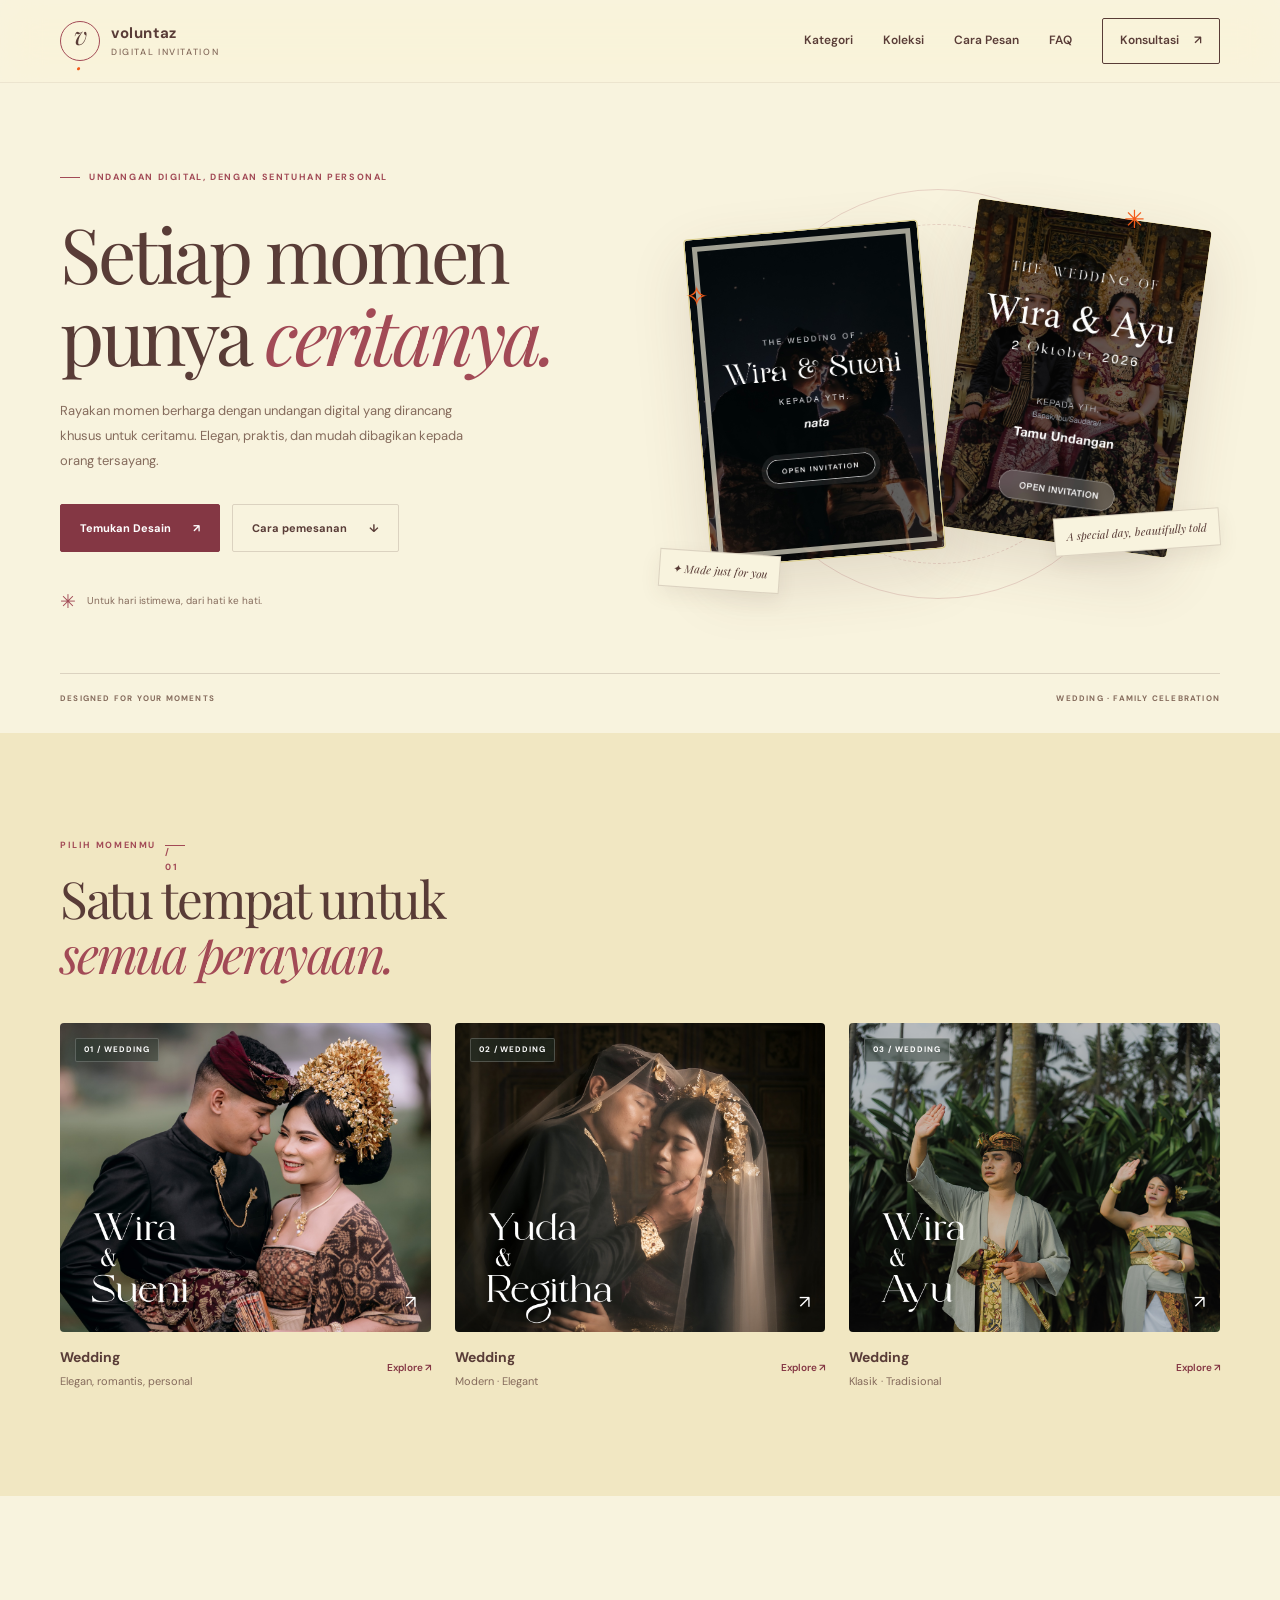
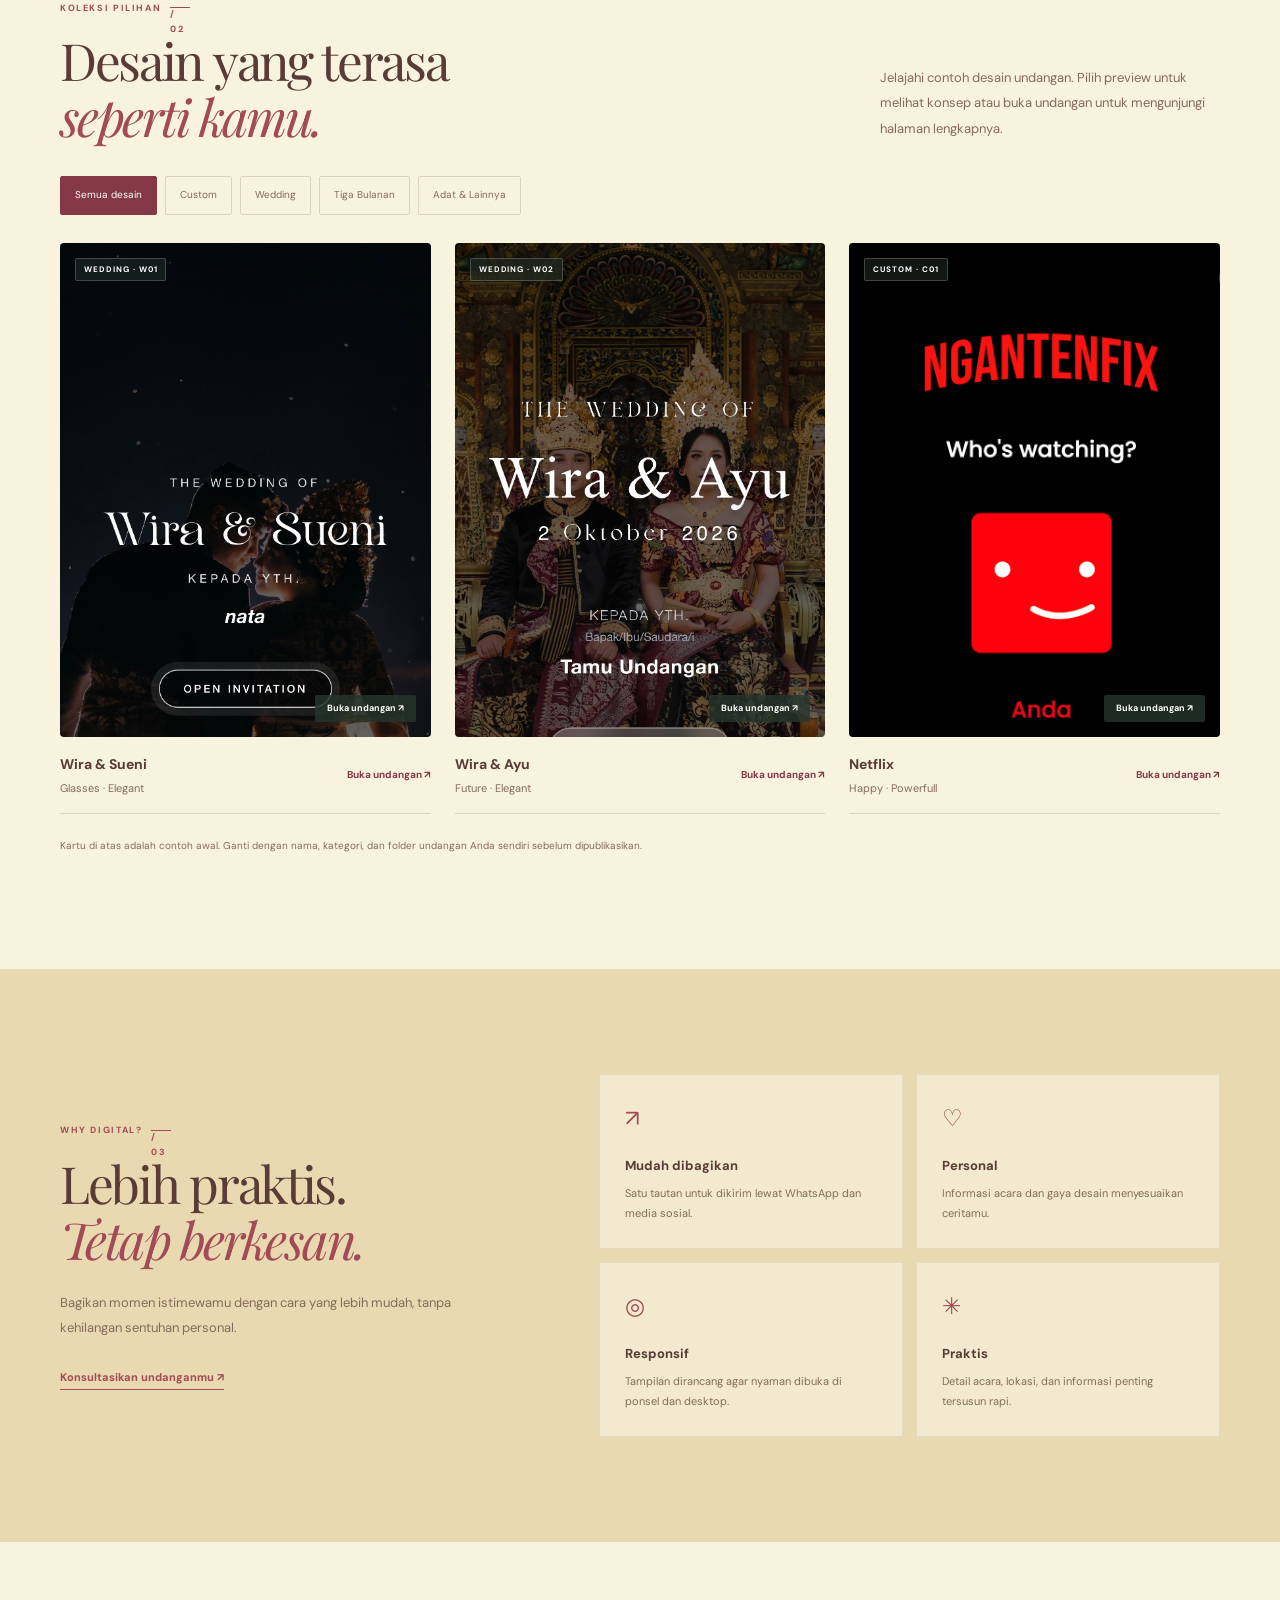
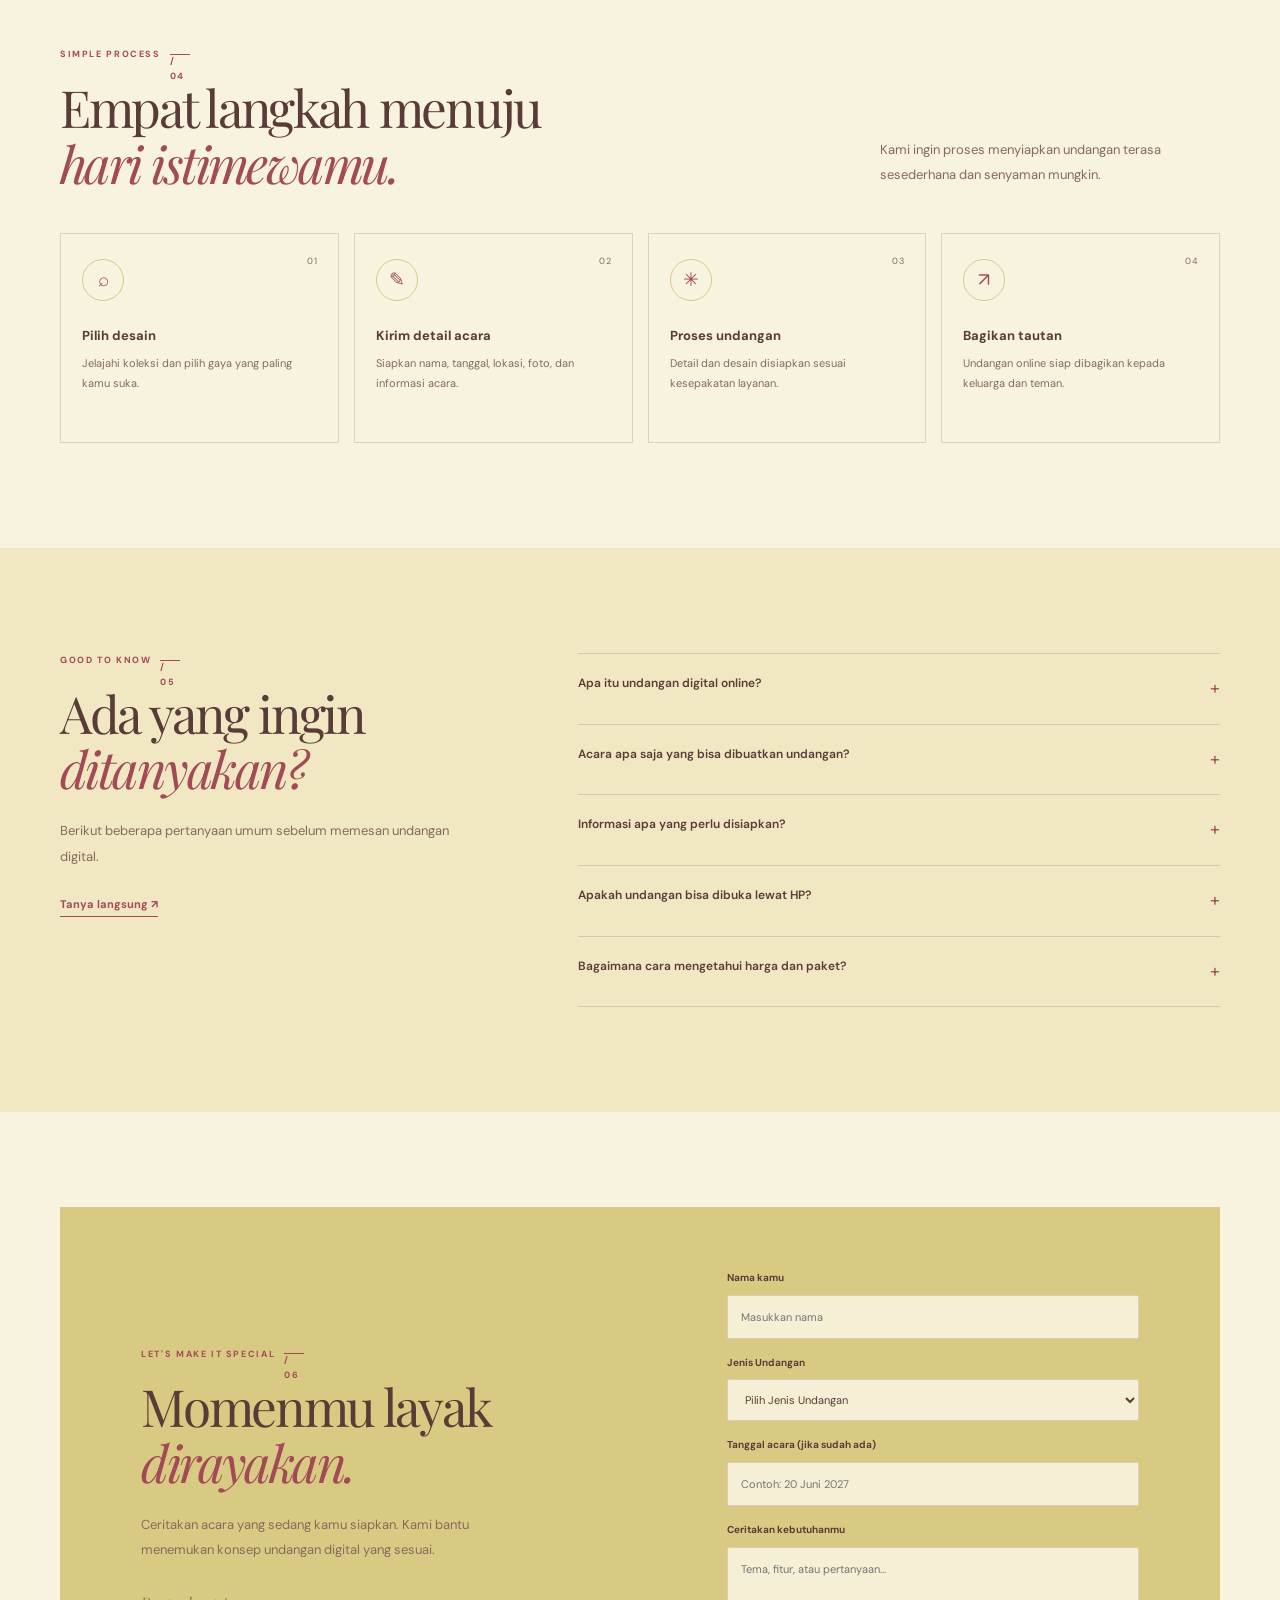
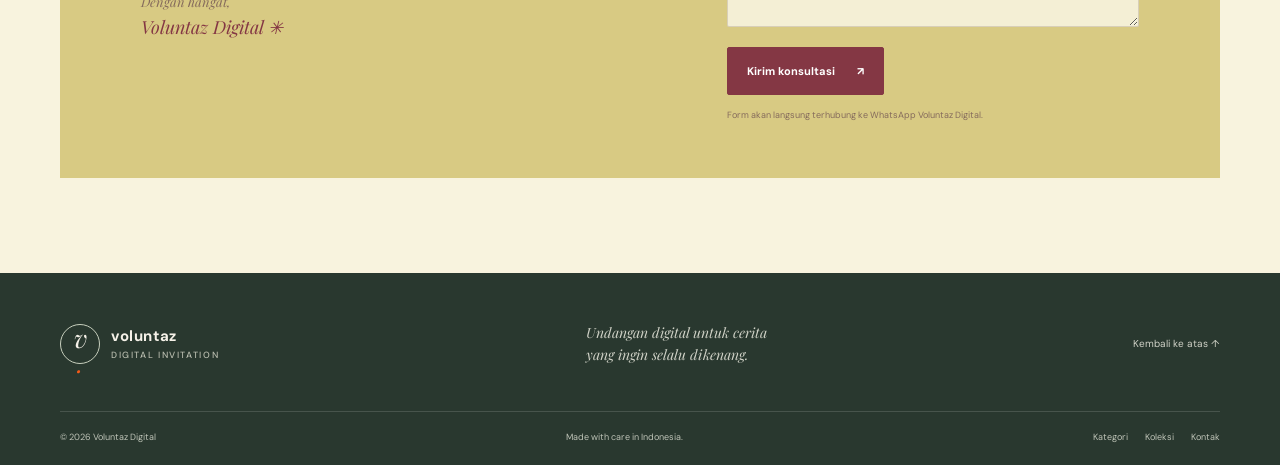
==== index.html @ fa12ed20 "Add files via upload" ====
<!DOCTYPE html>
<html lang="id">
<head>
  <meta charset="UTF-8">
  <meta name="viewport" content="width=device-width, initial-scale=1.0">
  <meta name="description" content="Voluntaz Digital — undangan digital personal untuk wedding, Custom, tiga bulanan, dan acara spesial lainnya.">
  <meta name="theme-color" content="#f7f4ed">
  <title>Voluntaz Digital — Undangan Digital untuk Momen Spesial</title>
  <link rel="preconnect" href="https://fonts.googleapis.com">
  <link rel="icon" type="image/png" href="V.png">
  <!-- Jika menggunakan format .ico -->
  <!-- <link rel="shortcut icon" href="favicon.ico" type="image/x-icon"> -->
  <link rel="preconnect" href="https://fonts.gstatic.com" crossorigin>
  <link href="https://fonts.googleapis.com/css2?family=DM+Sans:wght@400;500;600;700&family=Playfair+Display:ital,wght@0,400;0,500;0,600;1,400;1,500&display=swap" rel="stylesheet">
  <link rel="stylesheet" href="style.css">
  <script src="script.js" defer></script>
</head>
<body>
  <header class="header">
    <nav class="nav container" aria-label="Navigasi utama">
      <a class="brand" href="#home" aria-label="Voluntaz Digital beranda">
        <span class="brand-symbol">v<span>.</span></span>
        <span class="brand-name">voluntaz <small>digital invitation</small></span>
      </a>
      <button class="menu-toggle" aria-label="Buka menu" aria-expanded="false" aria-controls="nav-links">
        <span></span><span></span>
      </button>
      <div class="nav-links" id="nav-links">
        <a href="#kategori">Kategori</a>
        <a href="#koleksi">Koleksi</a>
        <a href="#cara-pesan">Cara Pesan</a>
        <a href="#faq">FAQ</a>
        <a class="nav-button" href="#kontak">Konsultasi <span>↗</span></a>
      </div>
    </nav>
  </header>

  <main>
    <section class="hero container" id="home">
      <div class="hero-copy reveal">
        <div class="eyebrow"><span></span> UNDANGAN DIGITAL, DENGAN SENTUHAN PERSONAL</div>
        <h1>Setiap momen<br>punya <em>ceritanya.</em></h1>
        <p>Rayakan momen berharga dengan undangan digital yang dirancang khusus untuk ceritamu. Elegan, praktis, dan mudah dibagikan kepada orang tersayang.</p>
        <div class="hero-actions">
          <a class="button button-primary" href="#koleksi">Temukan Desain <span>↗</span></a>
          <a class="button button-plain" href="#cara-pesan">Cara pemesanan <span>↓</span></a>
        </div>
        <div class="hero-proof"><span class="proof-icon">✳</span><span>Untuk hari istimewa, dari hati ke hati.</span></div>
      </div>
      <div class="hero-art reveal" aria-label="Contoh desain undangan digital">
        <div class="hero-circle circle-one"></div>
        <div class="hero-circle circle-two"></div>
        
        <div class="invitation-card invitation-back">
          <img src="W1.jpg" alt="Wedding1" class="invitation-photo" />
        </div>

        <div class="invitation-card invitation-front">
          <img src="W2.jpg" alt="Wedding2" class="invitation-photo" />
        </div>

        <div class="art-note note-one">A special day, beautifully told</div>
        <div class="art-note note-two">✦ Made just for you</div>

        <span class="hero-spark spark-a">✳</span>
        <span class="hero-spark spark-b">✧</span>
      </div>
      <div class="hero-bottom">
        <span>DESIGNED FOR YOUR MOMENTS</span>
        <span>WEDDING · FAMILY CELEBRATION</span>
      </div>
    </section>

    <section class="category-section section" id="kategori">
      <div class="container">
        <div class="section-heading reveal">
          <div>
            <div class="eyebrow">PILIH MOMENMU <span>/ 01</span></div>
            <h2>Satu tempat untuk<br><em>semua perayaan.</em></h2>
          </div>
        </div>
        
        <div class="category-grid">
          <a class="category-card reveal" href="#koleksi" data-category-link="Wedding">
            <div class="category-image category-wedding">
              <span class="category-badge">01 / WEDDING</span>
              <img src="wss.png" alt="Foto undangan Wedding" class="category-photo" />
              <span class="category-arrow">↗</span>
            </div>
            <div class="category-meta">
              <div>
                <h3>Wedding</h3>
                <p>Elegan, romantis, personal</p>
              </div>
              <span>Explore ↗</span>
            </div>
          </a>

          <a class="category-card reveal" href="#koleksi" data-category-link="Wedding">
            <div class="category-image category-wedding">
              <span class="category-badge">02 / WEDDING</span>
              <img src="yr.png" alt="Foto undangan Wedding" class="category-photo" />
              <span class="category-arrow">↗</span>
            </div>
            <div class="category-meta">
              <div>
                <h3>Wedding</h3>
                <p>Modern · Elegant</p>
              </div>
              <span>Explore ↗</span>
            </div>
          </a>

          <a class="category-card reveal" href="#koleksi" data-category-link="Wedding">
            <div class="category-image category-wedding">
              <span class="category-badge">03 / WEDDING</span>
              <img src="waa.png" alt="Foto undangan Wedding" class="category-photo" />
              <span class="category-arrow">↗</span>
            </div>
            <div class="category-meta">
              <div>
                <h3>Wedding</h3>
                <p>Klasik · Tradisional</p>
              </div>
              <span>Explore ↗</span>
            </div>
          </a>
        </div>
      </div>
    </section>

    <section class="featured-section section" id="koleksi">
      <div class="container">
        <div class="section-heading reveal">
          <div>
            <div class="eyebrow">KOLEKSI PILIHAN <span>/ 02</span></div>
            <h2>Desain yang terasa<br><em>seperti kamu.</em></h2>
          </div>
          <p>Jelajahi contoh desain undangan. Pilih preview untuk melihat konsep atau buka undangan untuk mengunjungi halaman lengkapnya.</p>
        </div>
        <div class="filter-row reveal" role="group" aria-label="Filter kategori desain">
          <button class="filter-button active" data-filter="Semua" aria-pressed="true">Semua desain</button>
          <button class="filter-button" data-filter="Custom" aria-pressed="false">Custom</button>
          <button class="filter-button" data-filter="Wedding" aria-pressed="false">Wedding</button>
          <button class="filter-button" data-filter="Tiga Bulanan" aria-pressed="false">Tiga Bulanan</button>
          <button class="filter-button" data-filter="Adat & Lainnya" aria-pressed="false">Adat & Lainnya</button>
        </div>

        <div class="collection-grid" id="collection-grid">
          <!-- Item 1: Wira & Sueni -->
          <article class="design-card reveal" data-type="Wedding">
            <a class="design-image-link" href="https://wedding-of-wira-dan-sueni.vercel.app/?to=Tamu Undangan" target="_blank" rel="noopener" aria-label="Buka undangan Wira dan Sueni">
              <div class="design-preview">
                <img src="W2.jpg" alt="Preview undangan pernikahan Wira dan Sueni" class="design-preview-image" />
                <span class="preview-tag">WEDDING · W01</span>
                <span class="image-open-label">Buka undangan ↗</span>
              </div>
            </a>
            <div class="design-info">
              <div>
                <h3>Wira &amp; Sueni</h3>
                <p>Glasses · Elegant</p>
              </div>
              <a class="design-link open-invitation" href="https://wedding-of-wira-dan-sueni.vercel.app/?to=Tamu Undangan" target="_blank" rel="noopener">
                Buka undangan ↗
              </a>
            </div>
          </article>

          <!-- Item 2: Wira & Ayu -->
          <article class="design-card reveal" data-type="Wedding">
            <a class="design-image-link" href="https://undangan-wira-ayu.vercel.app/?to=Tamu+Undangan" target="_blank" rel="noopener" aria-label="Buka undangan Wira dan Ayu">
              <div class="design-preview">
                <img src="W1.jpg" alt="Preview undangan pernikahan Wira dan Ayu" class="design-preview-image" />
                <span class="preview-tag">WEDDING · W02</span>
                <span class="image-open-label">Buka undangan ↗</span>
              </div>
            </a>
            <div class="design-info">
              <div>
                <h3>Wira &amp; Ayu</h3>
                <p>Future · Elegant</p>
              </div>
              <a class="design-link open-invitation" href="https://undangan-wira-ayu.vercel.app/?to=Tamu+Undangan" target="_blank" rel="noopener">
                Buka undangan ↗
              </a>
            </div>
          </article>

          <!-- Item 3: Custom Demo -->
          <article class="design-card reveal" data-type="Custom">
            <a class="design-image-link" href="https://yuda-regitha.vercel.app/?to=" target="_blank" rel="noopener" aria-label="Buka undangan Custom Netflix">
              <div class="design-preview">
                <img src="YRR.png" alt="Preview undangan Custom" class="design-preview-image" />
                <span class="preview-tag">CUSTOM · C01</span>
                <span class="image-open-label">Buka undangan ↗</span>
              </div>
            </a>
            <div class="design-info">
              <div>
                <h3>Netflix</h3>
                <p>Happy · Powerfull</p>
              </div>
              <a class="design-link open-invitation" href="https://yuda-regitha.vercel.app/?to=" target="_blank" rel="noopener">
                Buka undangan ↗
              </a>
            </div>
          </article>
        </div>

        <p class="collection-note">Kartu di atas adalah contoh awal. Ganti dengan nama, kategori, dan folder undangan Anda sendiri sebelum dipublikasikan.</p>
      </div>
    </section>

    <section class="benefits-section section">
      <div class="container benefits-layout">
        <div class="benefits-copy reveal">
          <div class="eyebrow">WHY DIGITAL? <span>/ 03</span></div>
          <h2>Lebih praktis.<br><em>Tetap berkesan.</em></h2>
          <p>Bagikan momen istimewamu dengan cara yang lebih mudah, tanpa kehilangan sentuhan personal.</p>
          <a href="#kontak" class="text-link">Konsultasikan undanganmu ↗</a>
        </div>
        <div class="benefits-grid">
          <article class="benefit-card reveal"><span>↗</span><h3>Mudah dibagikan</h3><p>Satu tautan untuk dikirim lewat WhatsApp dan media sosial.</p></article>
          <article class="benefit-card reveal"><span>♡</span><h3>Personal</h3><p>Informasi acara dan gaya desain menyesuaikan ceritamu.</p></article>
          <article class="benefit-card reveal"><span>◎</span><h3>Responsif</h3><p>Tampilan dirancang agar nyaman dibuka di ponsel dan desktop.</p></article>
          <article class="benefit-card reveal"><span>✳</span><h3>Praktis</h3><p>Detail acara, lokasi, dan informasi penting tersusun rapi.</p></article>
        </div>
      </div>
    </section>

    <section class="steps-section section" id="cara-pesan">
      <div class="container">
        <div class="section-heading reveal">
          <div>
            <div class="eyebrow">SIMPLE PROCESS <span>/ 04</span></div>
            <h2>Empat langkah menuju<br><em>hari istimewamu.</em></h2>
          </div>
          <p>Kami ingin proses menyiapkan undangan terasa sesederhana dan senyaman mungkin.</p>
        </div>
        <div class="steps-grid">
          <article class="step-card reveal"><span class="step-number">01</span><span class="step-icon">⌕</span><h3>Pilih desain</h3><p>Jelajahi koleksi dan pilih gaya yang paling kamu suka.</p></article>
          <article class="step-card reveal"><span class="step-number">02</span><span class="step-icon">✎</span><h3>Kirim detail acara</h3><p>Siapkan nama, tanggal, lokasi, foto, dan informasi acara.</p></article>
          <article class="step-card reveal"><span class="step-number">03</span><span class="step-icon">✳</span><h3>Proses undangan</h3><p>Detail dan desain disiapkan sesuai kesepakatan layanan.</p></article>
          <article class="step-card reveal"><span class="step-number">04</span><span class="step-icon">↗</span><h3>Bagikan tautan</h3><p>Undangan online siap dibagikan kepada keluarga dan teman.</p></article>
        </div>
      </div>
    </section>

    <section class="faq-section section" id="faq">
      <div class="container faq-layout">
        <div class="faq-intro reveal">
          <div class="eyebrow">GOOD TO KNOW <span>/ 05</span></div>
          <h2>Ada yang ingin<br><em>ditanyakan?</em></h2>
          <p>Berikut beberapa pertanyaan umum sebelum memesan undangan digital.</p>
          <a class="text-link" href="#kontak">Tanya langsung ↗</a>
        </div>
        <div class="faq-list reveal">
          <details><summary>Apa itu undangan digital online?<span>+</span></summary><p>Undangan digital adalah halaman online yang dapat dibuka melalui tautan dan dibagikan kepada tamu melalui chat atau media sosial.</p></details>
          <details><summary>Acara apa saja yang bisa dibuatkan undangan?<span>+</span></summary><p>Contohnya wedding, Custom, tiga bulanan, acara adat, pertunangan, anniversary, syukuran, dan acara keluarga lainnya sesuai layanan yang tersedia.</p></details>
          <details><summary>Informasi apa yang perlu disiapkan?<span>+</span></summary><p>Biasanya nama penyelenggara, tanggal dan waktu acara, lokasi, teks undangan, foto bila diperlukan, serta informasi tambahan yang ingin dicantumkan.</p></details>
          <details><summary>Apakah undangan bisa dibuka lewat HP?<span>+</span></summary><p>Ya. Undangan dapat dirancang responsif agar nyaman dibuka melalui browser smartphone maupun komputer.</p></details>
          <details><summary>Bagaimana cara mengetahui harga dan paket?<span>+</span></summary><p>Hubungi Voluntaz Digital untuk mendiskusikan kebutuhan acara, desain, dan fitur. Paket serta harga disesuaikan dengan layanan yang tersedia.</p></details>
        </div>
      </div>
    </section>

    <section class="contact-section section container" id="kontak">
      <div class="contact-panel reveal">
        <div class="contact-copy">
          <div class="eyebrow">LET'S MAKE IT SPECIAL <span>/ 06</span></div>
          <h2>Momenmu layak<br><em>dirayakan.</em></h2>
          <p>Ceritakan acara yang sedang kamu siapkan. Kami bantu menemukan konsep undangan digital yang sesuai.</p>
          <div class="contact-deco">Dengan hangat,<br><span>Voluntaz Digital ✳</span></div>
        </div>
        <form id="contact-form" class="contact-form">
          <label for="name">Nama kamu</label>
          <input id="name" name="name" type="text" placeholder="Masukkan nama" required>
          <label for="event">Jenis Undangan</label>
          <select id="event" name="event" required>
            <option value="">Pilih Jenis Undangan</option>
            <option>Custom</option>
            <option>Wedding</option>
            <option>Tiga Bulanan</option>
            <option>Acara adat</option>
            <option>Acara lainnya</option>
          </select>
          <label for="date">Tanggal acara (jika sudah ada)</label>
          <input id="date" name="date" type="text" placeholder="Contoh: 20 Juni 2027">
          <label for="message">Ceritakan kebutuhanmu</label>
          <textarea id="message" name="message" rows="3" placeholder="Tema, fitur, atau pertanyaan..." required></textarea>
          <button type="submit" class="button button-primary submit-button">Kirim konsultasi <span>↗</span></button>
          <p class="form-note" id="form-note">Form akan langsung terhubung ke WhatsApp Voluntaz Digital.</p>
        </form>
      </div>
    </section>
  </main>

  <footer class="footer">
    <div class="container footer-main">
      <a class="brand" href="#home"><span class="brand-symbol">v<span>.</span></span><span class="brand-name">voluntaz <small>digital invitation</small></span></a>
      <p>Undangan digital untuk cerita<br>yang ingin selalu dikenang.</p>
      <a href="#home" class="back-top">Kembali ke atas ↑</a>
    </div>
    <div class="container footer-bottom">
      <span>© <span id="year"></span> Voluntaz Digital</span>
      <span>Made with care in Indonesia.</span>
      <div><a href="#kategori">Kategori</a><a href="#koleksi">Koleksi</a><a href="#kontak">Kontak</a></div>
    </div>
  </footer>

  <dialog class="preview-dialog" id="preview-dialog" aria-labelledby="dialog-title">
    <button class="dialog-close" type="button" aria-label="Tutup preview">×</button>
    <div class="dialog-content">
      <span class="dialog-eyebrow">VOLUNTAZ DIGITAL · DESIGN PREVIEW</span>
      <div class="dialog-design" id="dialog-design">
        <span id="dialog-category">WEDDING INVITATION</span>
        <strong id="dialog-title">Nama Pasangan</strong>
        <span class="dialog-line"></span>
        <p id="dialog-style">Botanical · Elegant</p>
        <small>DETAIL ACARA · LOKASI · RSVP</small>
      </div>
      <p class="dialog-note">Ini adalah preview konsep. Klik tombol di bawah untuk membuka halaman undangan lengkap.</p>
      <a class="button button-primary" href="#" id="dialog-open" target="_blank" rel="noopener">Buka undangan lengkap ↗</a>
    </div>
  </dialog>
</body>
</html>
---- style.css ----
/* ==========================================================
   VOLUNTAZ DIGITAL — MAIN WEBSITE STYLES
   ========================================================== */

:root {
  --paper: #F8F3DE;
  --paper-deep: #D8CA83;
  --ink: #593C37;
  --muted: #856B5C;
  --olive: #A24A56;
  --olive-dark: #843744;
  --line: rgba(89, 60, 55, 0.18);
  --rose: #F3DCCF;
  --accent: #F45A18;
  --serif: "Playfair Display", Georgia, serif;
  --sans: "DM Sans", Arial, sans-serif;
  --shadow: 0 22px 60px rgba(89, 60, 55, 0.14);
}

* { box-sizing: border-box; }
html { scroll-behavior: smooth; scroll-padding-top: 90px; }
body { margin: 0; background: var(--paper); color: var(--ink); font-family: var(--sans); font-size: 15px; line-height: 1.65; }
body.dialog-open { overflow: hidden; }
a { color: inherit; text-decoration: none; }
button, input, select, textarea { font: inherit; }
button, a { -webkit-tap-highlight-color: transparent; }
button { cursor: pointer; }

.container { width: min(1160px, calc(100% - 48px)); margin-inline: auto; }
.section { padding: 105px 0; }

/* Navigation & Header */
.header {
  position: sticky;
  top: 0;
  z-index: 20;
  background: rgba(248, 243, 222, 0.94);
  backdrop-filter: blur(16px);
  border-bottom: 1px solid rgba(89, 60, 55, 0.08);
}
.nav { height: 82px; display: flex; align-items: center; justify-content: space-between; }
.brand { display: inline-flex; align-items: center; gap: 11px; }
.brand-symbol { display: grid; place-items: center; width: 40px; height: 40px; border: 1px solid var(--olive); border-radius: 50%; font-family: var(--serif); font-size: 25px; font-style: italic; line-height: 1; }
.brand-symbol span { color: var(--accent); }
.brand-name { font-size: 15px; font-weight: 700; letter-spacing: .04em; text-transform: lowercase; line-height: 1.15; }
.brand-name small { display: block; margin-top: 5px; font-size: 9px; letter-spacing: .18em; font-weight: 500; text-transform: uppercase; color: var(--muted); }
.nav-links { display: flex; align-items: center; gap: 30px; font-size: 12px; font-weight: 600; }
.nav-links > a:not(.nav-button) { transition: color .2s; }
.nav-links > a:hover, .text-link:hover { color: var(--olive); }
.nav-button { padding: 12px 17px; border: 1px solid var(--ink); border-radius: 2px; }
.nav-button span { margin-left: 12px; }
.menu-toggle { display: none; background: none; border: 0; padding: 8px; }
.menu-toggle span { display: block; width: 24px; height: 1px; background: var(--ink); margin: 6px; }

/* Hero Section */
.hero { min-height: 650px; position: relative; display: grid; grid-template-columns: 1fr 1fr; align-items: center; gap: 30px; padding-top: 65px; padding-bottom: 94px; }
.hero-copy { position: relative; z-index: 2; max-width: 520px; }
.eyebrow { display: flex; align-items: center; gap: 9px; color: var(--olive); font-size: 9px; letter-spacing: .18em; font-weight: 700; text-transform: uppercase; }
.eyebrow > span:first-child { display: inline-block; width: 20px; height: 1px; background: var(--olive); }
.eyebrow span:not(:first-child) { color: var(--muted); margin-left: 4px; }
.hero h1, .section-heading h2, .benefits-copy h2, .faq-intro h2, .contact-copy h2 { font-family: var(--serif); font-weight: 400; letter-spacing: -.045em; line-height: 1.08; }
.hero h1 { font-size: clamp(48px, 6vw, 76px); margin: 27px 0 22px; }
.hero h1 em, .section-heading h2 em, .benefits-copy h2 em, .faq-intro h2 em, .contact-copy h2 em { font-weight: 400; color: var(--olive); letter-spacing: -.05em; }
.hero-copy > p, .section-heading > p, .benefits-copy > p, .faq-intro > p, .contact-copy > p { max-width: 430px; color: var(--muted); font-size: 13px; line-height: 1.95; }
.hero-actions { display: flex; gap: 12px; flex-wrap: wrap; margin-top: 30px; }
.button { display: inline-flex; align-items: center; justify-content: center; gap: 22px; padding: 14px 19px; border: 1px solid transparent; border-radius: 2px; font-size: 11px; font-weight: 700; transition: transform .2s, background .2s, color .2s; }
.button:hover { transform: translateY(-2px); }
.button-primary { background: var(--olive-dark); border-color: var(--olive-dark); color: #fff; }
.button-primary:hover { background: #6F2D39; }
.button-plain { border-color: var(--line); }
.hero-proof { display: flex; align-items: center; gap: 11px; margin-top: 34px; color: var(--muted); font-size: 10px; }
.proof-icon { font-size: 19px; color: var(--olive); }

/* Hero Art */
.hero-art { height: 470px; position: relative; display: grid; place-items: center; }
.hero-circle { position: absolute; border-radius: 50%; border: 1px solid rgba(162, 74, 86, .2); }
.circle-one { width: 410px; height: 410px; }
.circle-two { width: 340px; height: 340px; border-style: dashed; }
.invitation-card { overflow: hidden; position: absolute; width: 235px; height: 330px; display: flex; flex-direction: column; align-items: center; justify-content: center; text-align: center; box-shadow: var(--shadow); padding: 0; border-radius: 4px; }
.invitation-back { right: 30px; top: 54px; transform: rotate(8deg); background: var(--paper-deep); color: var(--olive-dark); }
.invitation-front { left: 42px; top: 70px; transform: rotate(-5deg); background: var(--paper); border: 1px solid var(--paper-deep); color: var(--olive-dark); outline: 5px solid rgba(248, 243, 222, .65); outline-offset: -13px; }
.invitation-photo { display: block; width: 100%; height: 100%; object-fit: cover; object-position: center; border-radius: inherit; }

.art-note { position: absolute; z-index: 3; padding: 9px 12px; background: var(--paper); border: 1px solid var(--line); font-family: var(--serif); font-size: 11px; font-style: italic; box-shadow: 0 8px 20px rgba(89, 60, 55, 0.08); }
.note-one { right: 0; bottom: 77px; transform: rotate(-4deg); }
.note-two { left: 4px; bottom: 38px; transform: rotate(4deg); }
.hero-spark { position: absolute; color: var(--accent); }
.spark-a { top: 40px; right: 75px; font-size: 25px; }
.spark-b { left: 30px; top: 115px; font-size: 28px; }
.hero-bottom { position: absolute; bottom: 28px; left: 0; right: 0; display: flex; justify-content: space-between; padding-top: 18px; border-top: 1px solid var(--line); font-size: 8px; font-weight: 700; letter-spacing: .15em; color: var(--muted); }

/* Section Headings */
.section-heading { display: flex; justify-content: space-between; align-items: flex-end; gap: 35px; margin-bottom: 42px; }
.section-heading h2, .benefits-copy h2, .faq-intro h2, .contact-copy h2 { font-size: clamp(37px, 4vw, 52px); margin: 18px 0 0; }
.section-heading > p { max-width: 340px; margin-bottom: 3px; }

/* Category Section — FIX UNTUK UKURAN KARTU */
.category-section, .faq-section { background: #F1E7C2; }
.category-grid { display: grid; grid-template-columns: repeat(3, 1fr); gap: 24px; }
.category-card { display: block; width: 100%; }

.category-image {
  position: relative;
  width: 100%;
  aspect-ratio: 6 / 5; /* Menjaga rasio 3:4 agar foto tidak terpotong */
  max-height: 440px;
  border-radius: 4px;
  overflow: hidden;
  transition: transform .3s ease, box-shadow .3s ease;
  background: var(--paper-deep);
}

.category-card:hover .category-image {
  transform: translateY(-5px);
  box-shadow: 0 12px 30px rgba(89, 60, 55, 0.12);
}

.category-photo {
  display: block;
  width: 100%;
  height: 100%;
  object-fit: cover;
  object-position: center;
}

.category-badge {
  position: absolute;
  top: 15px;
  left: 15px;
  font-size: 8px;
  letter-spacing: .12em;
  font-weight: 700;
  color: #fff;
  background: rgba(38, 54, 45, 0.6);
  backdrop-filter: blur(4px);
  padding: 4px 8px;
  border-radius: 2px;
  z-index: 2;
}

.category-arrow {
  position: absolute;
  bottom: 15px;
  right: 15px;
  font-size: 18px;
  color: #fff;
  z-index: 2;
  text-shadow: 0 2px 4px rgba(0,0,0,0.3);
}

.category-meta {
  display: flex;
  justify-content: space-between;
  align-items: center;
  gap: 10px;
  padding: 14px 0 0;
}

.category-meta h3, .design-info h3 { margin: 0; font-size: 14px; font-weight: 700; }
.category-meta p, .design-info p { margin: 3px 0 0; color: var(--muted); font-size: 11px; }
.category-meta > span { font-size: 10px; font-weight: 600; color: var(--olive-dark); white-space: nowrap; }

/* Collection Grid */
.featured-section { background: var(--paper); }
.filter-row { display: flex; gap: 8px; flex-wrap: wrap; margin: -10px 0 28px; }
.filter-button { padding: 10px 14px; background: transparent; border: 1px solid var(--line); border-radius: 2px; font-size: 10px; color: var(--muted); transition: all .2s; }
.filter-button:hover, .filter-button.active { background: var(--olive-dark); border-color: var(--olive-dark); color: #fff; }

.collection-grid { display: grid; grid-template-columns: repeat(3, minmax(0, 1fr)); gap: 24px; }
.design-card { min-width: 0; transition: opacity .2s, transform .2s; }
.design-card[hidden] { display: none; }
.design-preview { position: relative; width: 100%; aspect-ratio: 3 / 4; overflow: hidden; background: #e9dfc7; display: grid; place-items: center; border-radius: 4px; }
.design-preview-image { display: block; width: 100%; height: 100%; object-fit: cover; object-position: center; }

.preview-tag { position: absolute; top: 15px; left: 15px; font-size: 8px; letter-spacing: .12em; font-weight: 700; color: #fff; background: rgba(0,0,0,0.5); padding: 4px 8px; border-radius: 2px; }
.image-open-label { position: absolute; bottom: 15px; right: 15px; font-size: 9px; font-weight: 700; color: #fff; background: rgba(38, 54, 45, 0.8); padding: 6px 12px; border-radius: 2px; }

.preview-inner { width: 69%; height: 72%; border: 1px solid currentColor; outline: 1px solid color-mix(in srgb, currentColor 45%, transparent); outline-offset: 5px; display: flex; flex-direction: column; align-items: center; justify-content: center; text-align: center; position: relative; }
.preview-overline { font-size: 7px; letter-spacing: .2em; }
.preview-inner strong { font: 39px/1.02 var(--serif); font-weight: 400; margin: 22px 0; }
.preview-divider { height: 1px; width: 42px; background: currentColor; margin: 0 0 15px; }
.preview-inner small { font-size: 7px; letter-spacing: .14em; }
.preview-flower { position: absolute; bottom: 13px; font-size: 20px; opacity: .8; }

.preview-button { position: absolute; bottom: 0; left: 0; right: 0; width: 100%; padding: 13px 15px; border: 0; background: rgba(89, 60, 55, .92); color: white; display: flex; justify-content: space-between; font-size: 10px; opacity: 0; transform: translateY(8px); transition: opacity .2s, transform .2s; }
.design-preview:hover .preview-button, .preview-button:focus-visible { opacity: 1; transform: translateY(0); }
.design-info { display: flex; justify-content: space-between; align-items: center; gap: 12px; padding: 16px 0; border-bottom: 1px solid var(--line); }
.design-link { font-size: 10px; font-weight: 700; color: var(--olive-dark); white-space: nowrap; }
.design-link:hover { text-decoration: underline; }
.collection-note { margin-top: 24px; color: var(--muted); font-size: 10px; }

/* Benefits Section */
.benefits-section { background: #E9D9B1; }
.benefits-layout { display: grid; grid-template-columns: .85fr 1.15fr; gap: 80px; align-items: center; }
.benefits-copy > p { margin: 23px 0; }
.text-link { font-size: 11px; font-weight: 700; border-bottom: 1px solid var(--olive); padding-bottom: 5px; color: var(--olive); }
.benefits-grid { display: grid; grid-template-columns: 1fr 1fr; gap: 13px; }
.benefit-card { padding: 25px; background: rgba(248, 243, 222, 0.65); border: 1px solid rgba(89, 60, 55, .08); }
.benefit-card > span { font-size: 23px; color: var(--olive); }
.benefit-card h3 { font-size: 13px; margin: 17px 0 7px; }
.benefit-card p, .step-card p { font-size: 11px; color: var(--muted); line-height: 1.8; margin: 0; }

/* Steps Section */
.steps-section { background: var(--paper); }
.steps-grid { display: grid; grid-template-columns: repeat(4, 1fr); gap: 15px; }
.step-card { position: relative; min-height: 210px; padding: 25px 21px; border: 1px solid var(--line); }
.step-number { position: absolute; top: 20px; right: 20px; font-size: 9px; color: var(--muted); letter-spacing: .1em; }
.step-icon { display: grid; place-items: center; width: 42px; height: 42px; border: 1px solid var(--paper-deep); border-radius: 50%; font-size: 19px; color: var(--olive); margin-bottom: 24px; }
.step-card h3 { font-size: 13px; margin: 0 0 8px; }

/* FAQ Section */
.faq-layout { display: grid; grid-template-columns: .8fr 1.2fr; gap: 90px; }
.faq-intro > p { margin: 22px 0; }
.faq-list details { border-bottom: 1px solid var(--line); }
.faq-list details:first-child { border-top: 1px solid var(--line); }
.faq-list summary { list-style: none; cursor: pointer; display: flex; justify-content: space-between; gap: 20px; padding: 20px 0; font-size: 12px; font-weight: 600; }
.faq-list summary::-webkit-details-marker { display: none; }
.faq-list summary span { font-size: 18px; font-weight: 400; color: var(--olive); transition: transform .2s; }
.faq-list details[open] summary span { transform: rotate(45deg); }
.faq-list details p { max-width: 540px; margin: -5px 0 20px; color: var(--muted); font-size: 11px; line-height: 1.9; }

/* Contact Section */
.contact-section { padding-top: 95px; padding-bottom: 95px; }
.contact-panel { display: grid; grid-template-columns: 1fr .8fr; gap: 70px; background: var(--paper-deep); padding: 55px 7%; align-items: center; }
.contact-copy h2 { margin-bottom: 22px; }
.contact-copy > p { max-width: 390px; }
.contact-deco { margin-top: 30px; font: italic 13px var(--serif); color: var(--muted); }
.contact-deco span { display: inline-block; margin-top: 5px; font-size: 18px; color: var(--olive-dark); }
.contact-form { display: flex; flex-direction: column; gap: 8px; }
.contact-form label { margin-top: 8px; font-size: 10px; font-weight: 700; }
.contact-form input, .contact-form select, .contact-form textarea { width: 100%; padding: 12px 13px; border: 1px solid rgba(89, 60, 55, .18); background: rgba(248, 243, 222, .9); border-radius: 2px; outline: none; font-size: 11px; color: var(--ink); }
.contact-form input:focus, .contact-form select:focus, .contact-form textarea:focus { border-color: var(--olive); }
.contact-form textarea { resize: vertical; }
.submit-button { margin-top: 12px; align-self: flex-start; }
.form-note { font-size: 9px; color: var(--muted); margin: 5px 0 0; }

/* Footer */
.footer { background: #29382f; color: #f5f1e8; padding: 35px 0 20px; }
.footer-main { display: flex; align-items: center; justify-content: space-between; gap: 20px; padding-bottom: 30px; }
.footer .brand-symbol { border-color: #c7cfbd; }
.footer .brand-symbol span { color: var(--accent); }
.footer .brand-name small { color: #b8bcae; }
.footer-main > p { font: italic 14px/1.6 var(--serif); color: #d0d2c7; }
.back-top { font-size: 10px; color: #d0d2c7; }
.footer-bottom { border-top: 1px solid #ffffff24; padding-top: 18px; display: flex; align-items: center; justify-content: space-between; gap: 15px; font-size: 9px; color: #bfc4b8; }
.footer-bottom > div { display: flex; gap: 17px; }

/* Dialog Preview */
.preview-dialog { width: min(470px, calc(100% - 30px)); padding: 0; border: 1px solid var(--line); background: var(--paper); color: var(--ink); box-shadow: 0 25px 100px rgba(0,0,0,0.3); }
.preview-dialog::backdrop { background: rgba(24, 34, 28, .65); backdrop-filter: blur(4px); }
.dialog-close { position: absolute; top: 12px; right: 13px; z-index: 2; border: 0; background: transparent; font-size: 28px; color: var(--ink); }
.dialog-content { padding: 35px; }
.dialog-eyebrow { display: block; font-size: 8px; letter-spacing: .17em; color: var(--olive); margin-bottom: 24px; }
.dialog-design { min-height: 300px; padding: 30px 20px; background: var(--paper-deep); color: var(--olive-dark); display: flex; flex-direction: column; align-items: center; justify-content: center; text-align: center; border: 1px solid var(--olive); outline: 1px solid var(--olive); outline-offset: -9px; }
.dialog-design > span:first-child { font-size: 8px; letter-spacing: .17em; }
.dialog-design strong { font: 42px/1.1 var(--serif); font-weight: 400; margin: 24px 0; }
.dialog-line { width: 45px; height: 1px; background: currentColor; }
.dialog-design p { font: italic 13px var(--serif); }
.dialog-design small { font-size: 7px; letter-spacing: .15em; }
.dialog-note { font-size: 10px; color: var(--muted); margin: 18px 0; }
.dialog-content > .button { width: 100%; }

.reveal { opacity: 0; transform: translateY(16px); transition: opacity .65s ease, transform .65s ease; }
.reveal.is-visible { opacity: 1; transform: translateY(0); }

/* Responsive Media Queries */
@media(max-width:900px) {
  .category-grid { grid-template-columns: repeat(2, 1fr); }
  .collection-grid { grid-template-columns: repeat(2, 1fr); }
  .benefits-layout, .faq-layout, .contact-panel { gap: 35px; }
}

@media(max-width:650px) {
  .container { width: min(100% - 32px, 500px); }
  .section { padding: 72px 0; }
  .menu-toggle { display: block; z-index: 22; }
  .nav-links { display: none; position: absolute; top: 69px; left: 0; right: 0; padding: 20px 24px 25px; background: var(--paper); border-bottom: 1px solid var(--line); flex-direction: column; align-items: stretch; gap: 0; }
  .nav-links.open { display: flex; }
  .nav-links > a { padding: 13px 0; }
  
  .hero { display: flex; flex-direction: column; align-items: stretch; padding-top: 54px; padding-bottom: 85px; }
  .hero h1 { font-size: 44px; }
  .hero-art { width: 100%; height: 360px; transform: scale(.85); margin: 10px 0 -30px; }
  
  .category-grid, .collection-grid { grid-template-columns: 1fr; gap: 20px; }
  .benefits-layout, .faq-layout, .contact-panel { grid-template-columns: 1fr; gap: 30px; }
  .steps-grid { grid-template-columns: repeat(2, 1fr); gap: 10px; }
  .contact-panel { padding: 32px 22px; }
}

/* Smooth Transition & Lift Effect pada Kartu */
.category-card, .design-card {
  transition: transform 0.4s cubic-bezier(0.165, 0.84, 0.44, 1), box-shadow 0.4s cubic-bezier(0.165, 0.84, 0.44, 1);
}

.category-card:hover, .design-card:hover {
  transform: translateY(-8px) scale(1.01);
}

/* Efek Zoom Halus pada Foto saat Card di-hover */
.category-image, .design-preview {
  overflow: hidden;
}

.category-photo, .design-preview-image {
  transition: transform 0.6s cubic-bezier(0.165, 0.84, 0.44, 1);
}

.category-card:hover .category-photo,
.design-card:hover .design-preview-image {
  transform: scale(1.08);
}

/* Modern Frosted Glass Navigation Header */
.header {
  position: sticky;
  top: 0;
  z-index: 20;
  background: rgba(248, 243, 222, 0.75) !important;
  backdrop-filter: blur(20px) saturate(180%);
  -webkit-backdrop-filter: blur(20px) saturate(180%);
  border-bottom: 1px solid rgba(89, 60, 55, 0.08);
}

/* Glass Badge pada Foto Undangan */
.category-badge, .preview-tag {
  background: rgba(38, 54, 45, 0.45) !important;
  backdrop-filter: blur(10px);
  -webkit-backdrop-filter: blur(10px);
  border: 1px solid rgba(255, 255, 255, 0.2);
}

/* ==========================================================
   RESPONSIVE MEDIA QUERIES (UNTUK TAMPILAN HP)
   ========================================================== */

@media (max-width: 900px) {
  .hero {
    min-height: auto;
    grid-template-columns: 1fr;
    padding-top: 40px;
    padding-bottom: 60px;
    text-align: center;
  }
  .hero-copy {
    max-width: 100%;
    margin: 0 auto;
  }
  .hero-actions, .hero-proof {
    justify-content: center;
  }
  .hero-art {
    margin-top: 30px;
    height: 380px;
  }
  .category-grid, .collection-grid, .benefits-grid, .steps-grid {
    grid-template-columns: repeat(2, 1fr);
  }
  .benefits-layout, .faq-layout, .contact-panel {
    grid-template-columns: 1fr;
    gap: 40px;
  }
  .contact-panel {
    padding: 40px 5%;
  }
}

@media (max-width: 650px) {
  .container {
    width: min(100% - 28px, 480px);
  }
  .section {
    padding: 60px 0;
  }
  
  /* Navbar Mobile Menu */
  .menu-toggle {
    display: block;
    z-index: 22;
  }
  .nav-links {
    display: none;
    position: absolute;
    top: 82px;
    left: 0;
    right: 0;
    padding: 24px;
    background: var(--paper);
    border-bottom: 1px solid var(--line);
    flex-direction: column;
    align-items: stretch;
    gap: 15px;
    box-shadow: 0 15px 30px rgba(0,0,0,0.1);
  }
  .nav-links.open {
    display: flex;
  }

  /* Grid 1 Kolom Penuh di HP */
  .category-grid, .collection-grid, .benefits-grid, .steps-grid {
    grid-template-columns: 1fr;
  }

  .hero h1 {
    font-size: clamp(38px, 9vw, 50px);
  }
  
  .section-heading h2, .benefits-copy h2, .faq-intro h2, .contact-copy h2 {
    font-size: clamp(32px, 8vw, 40px);
  }

  .contact-panel {
    padding: 30px 20px;
  }
}
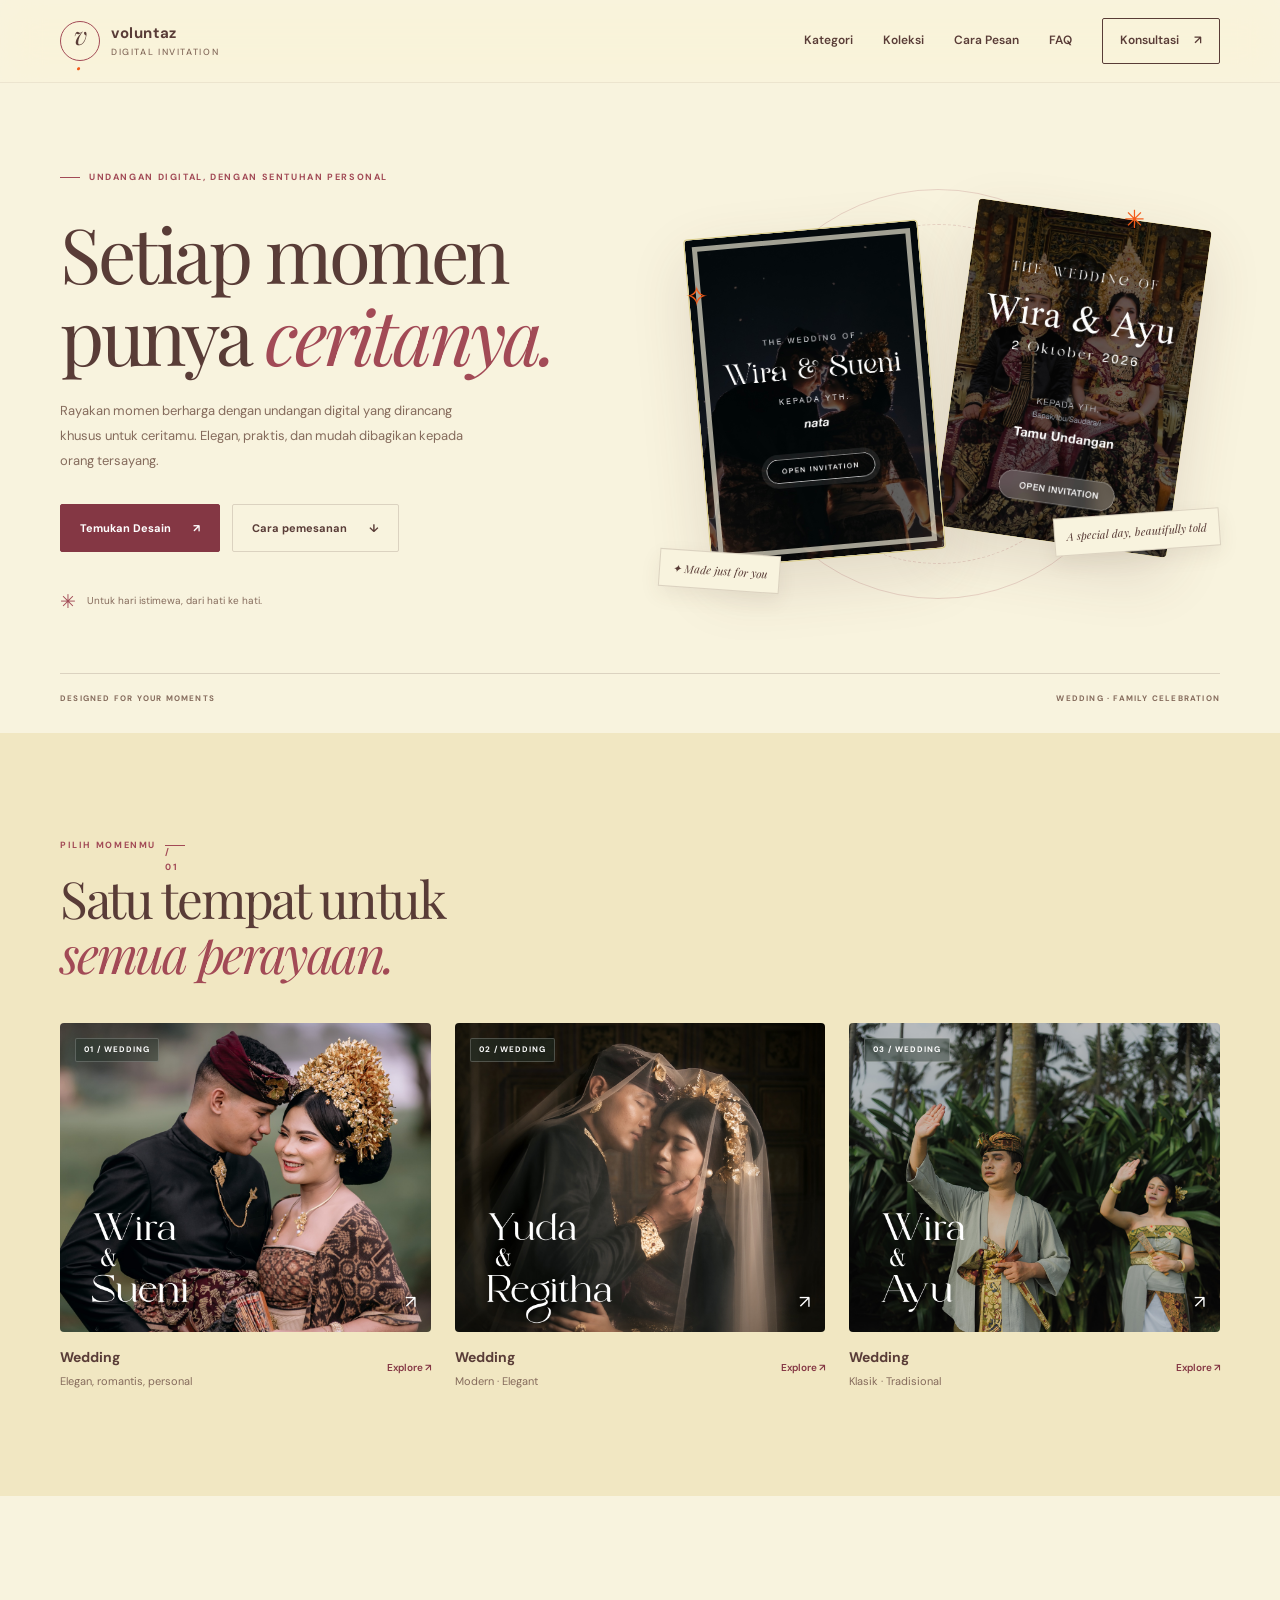
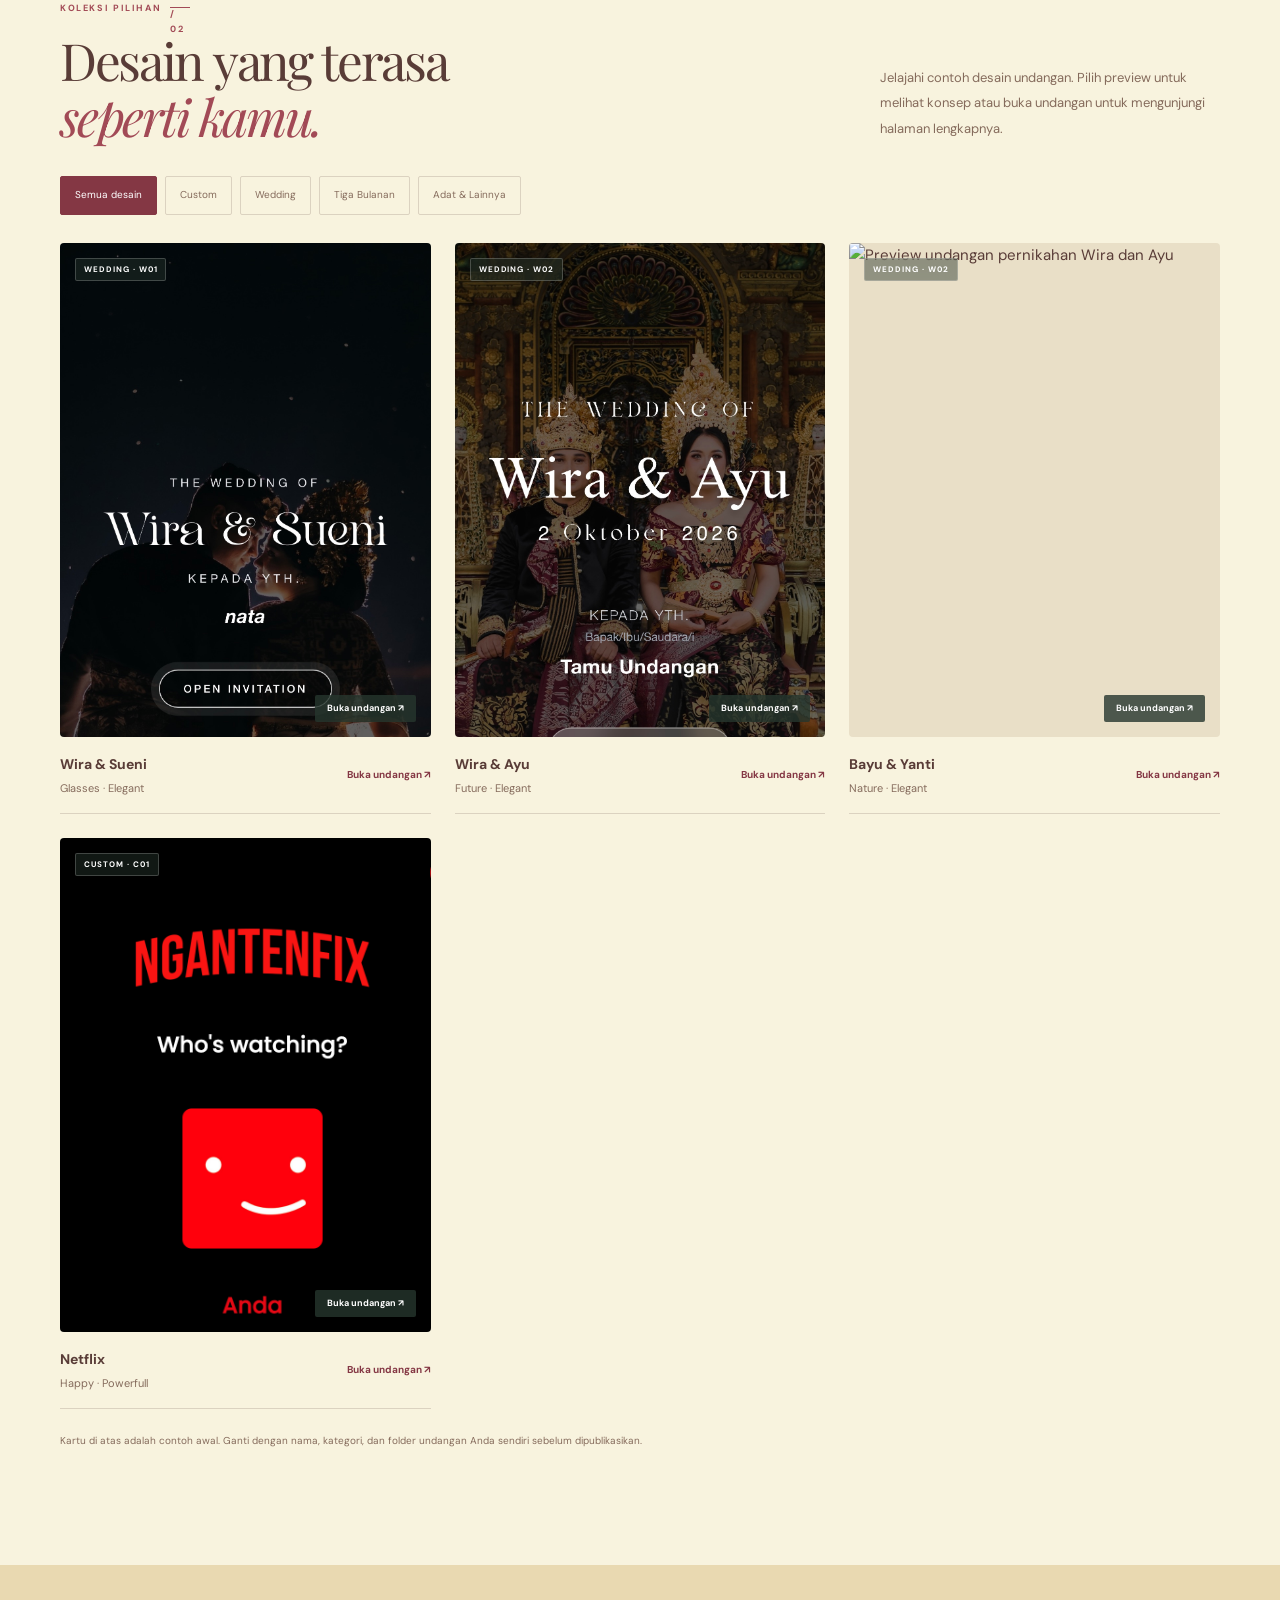
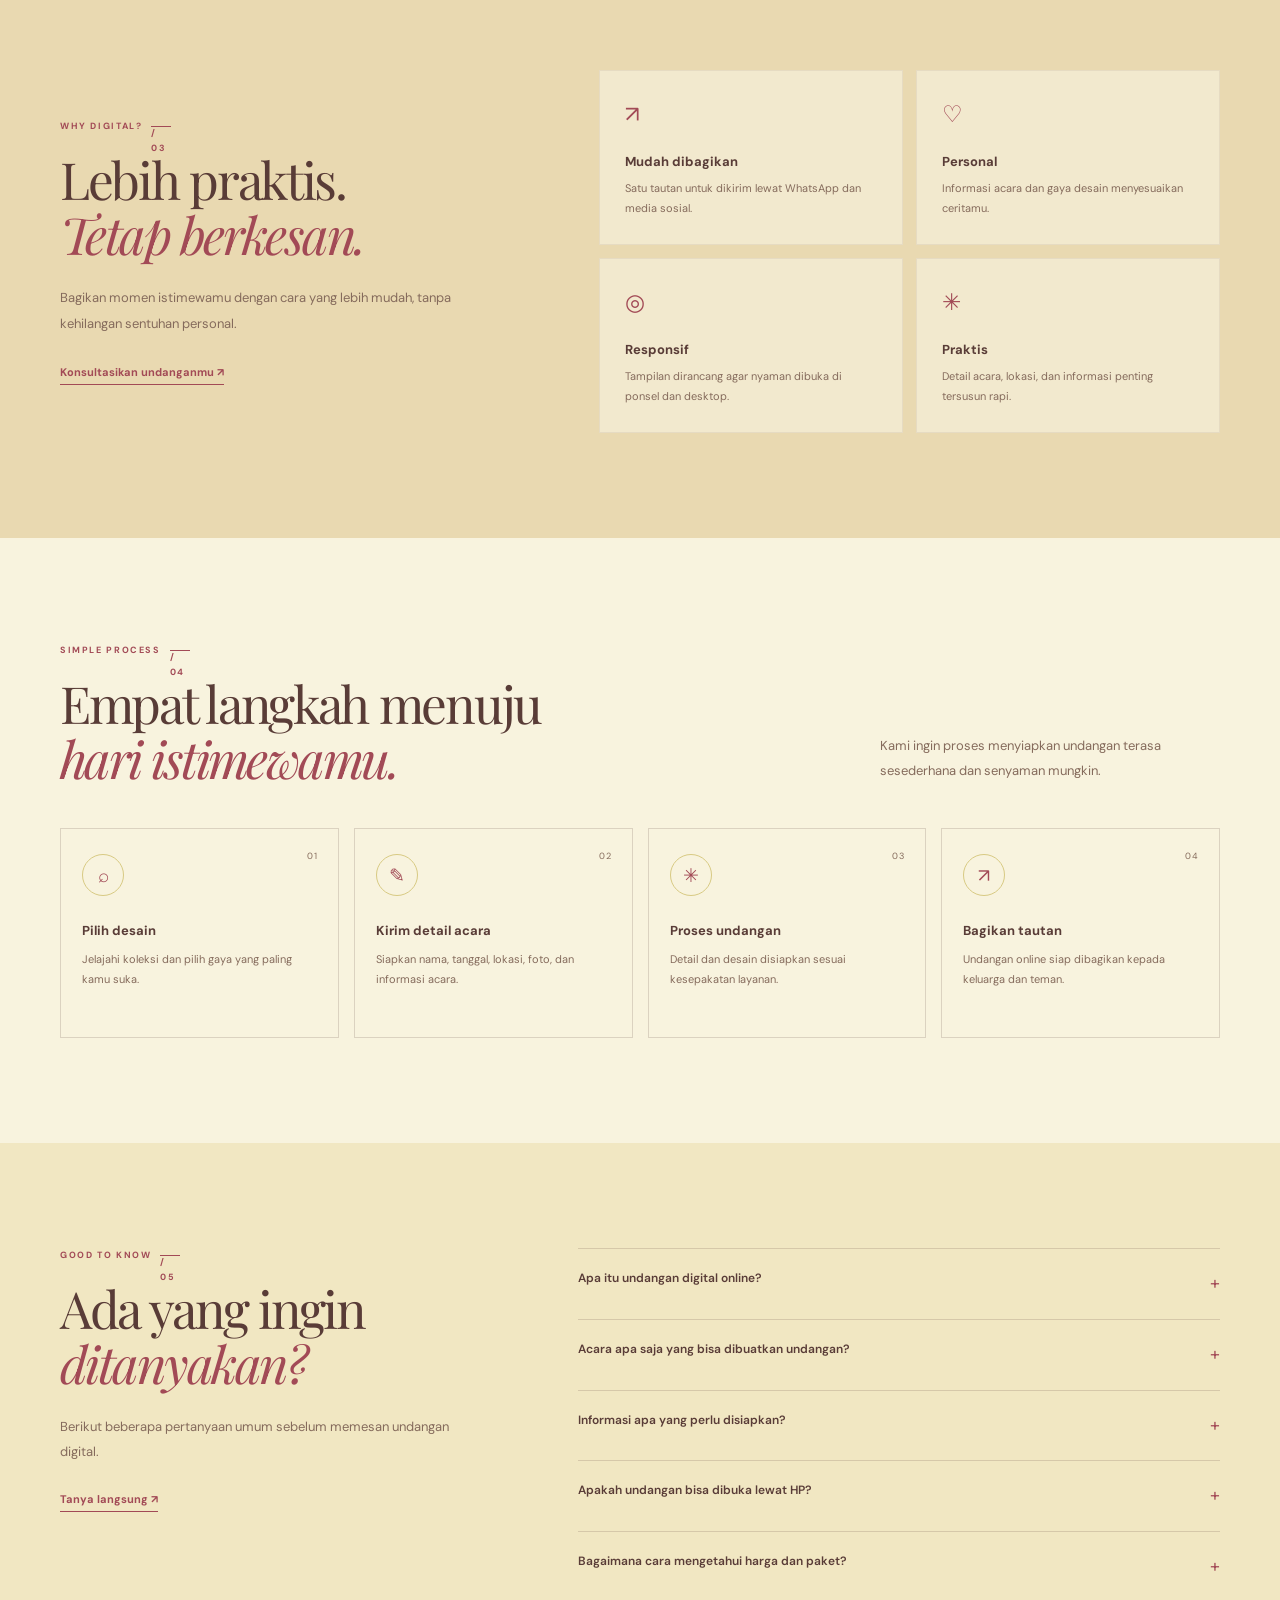
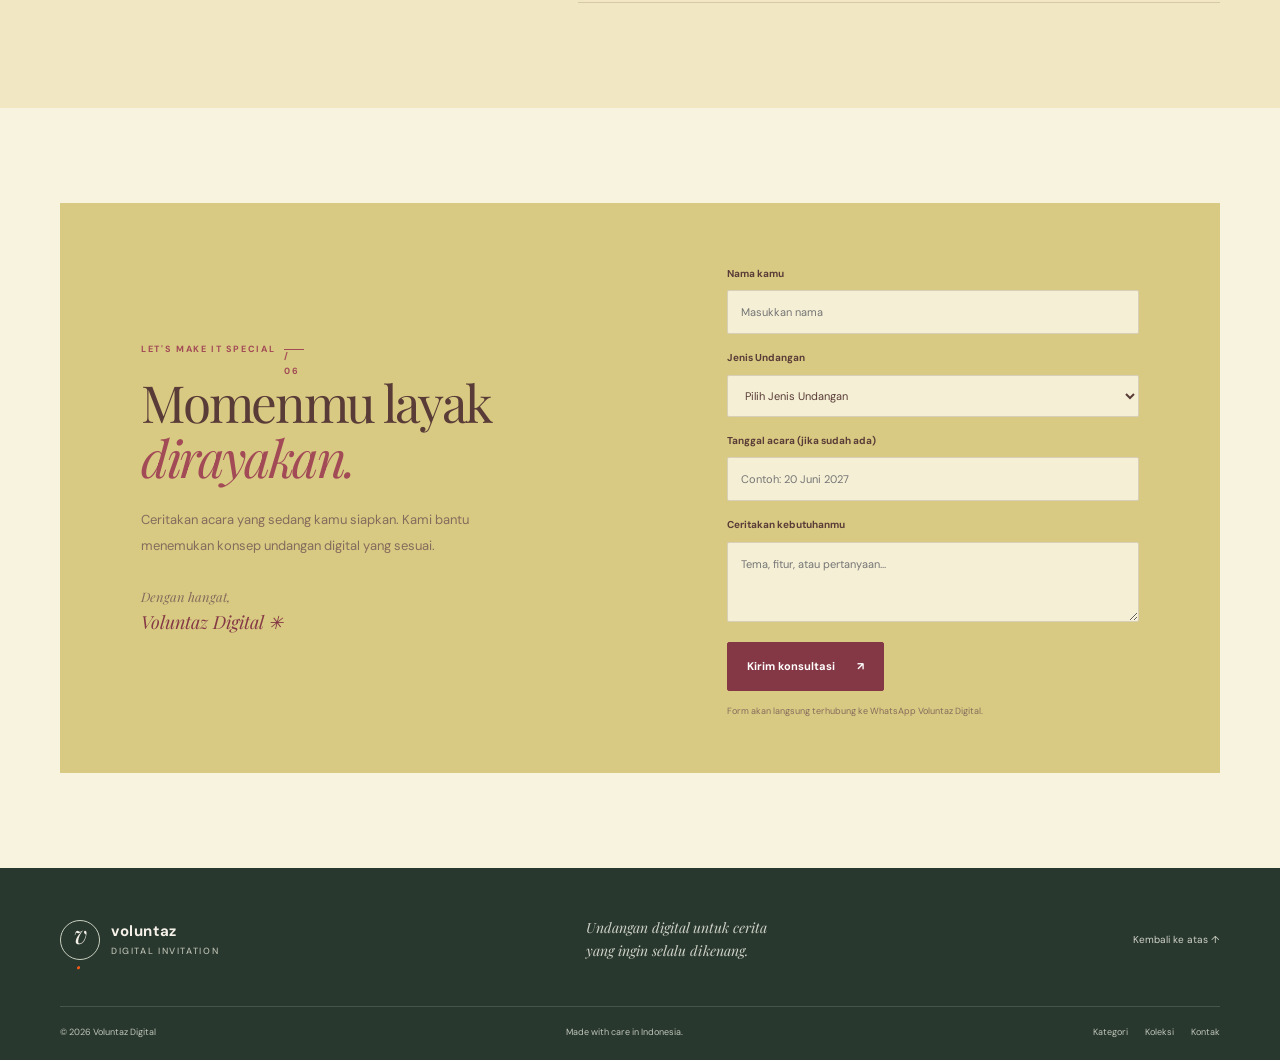
==== commit 07dc6a49: "index.html" ====
--- a/index.html
+++ b/index.html
@@ -187,6 +187,26 @@
             </div>
           </article>
 
+          <!-- Item 2: Wira & Ayu -->
+          <article class="design-card reveal" data-type="Wedding">
+            <a class="design-image-link" href="https://undangan-wira-ayu.vercel.app/?to=Tamu+Undangan" target="_blank" rel="noopener" aria-label="Buka undangan Wira dan Ayu">
+              <div class="design-preview">
+                <img src="BYY.png" alt="Preview undangan pernikahan Wira dan Ayu" class="design-preview-image" />
+                <span class="preview-tag">WEDDING · W02</span>
+                <span class="image-open-label">Buka undangan ↗</span>
+              </div>
+            </a>
+            <div class="design-info">
+              <div>
+                <h3>Bayu &amp; Yanti</h3>
+                <p>Nature · Elegant</p>
+              </div>
+              <a class="design-link open-invitation" href="https://thewedding-bayu-yanti.vercel.app/" target="_blank" rel="noopener">
+                Buka undangan ↗
+              </a>
+            </div>
+          </article>
+
           <!-- Item 3: Custom Demo -->
           <article class="design-card reveal" data-type="Custom">
             <a class="design-image-link" href="https://yuda-regitha.vercel.app/?to=" target="_blank" rel="noopener" aria-label="Buka undangan Custom Netflix">
@@ -325,4 +345,4 @@
     </div>
   </dialog>
 </body>
-</html>+</html>
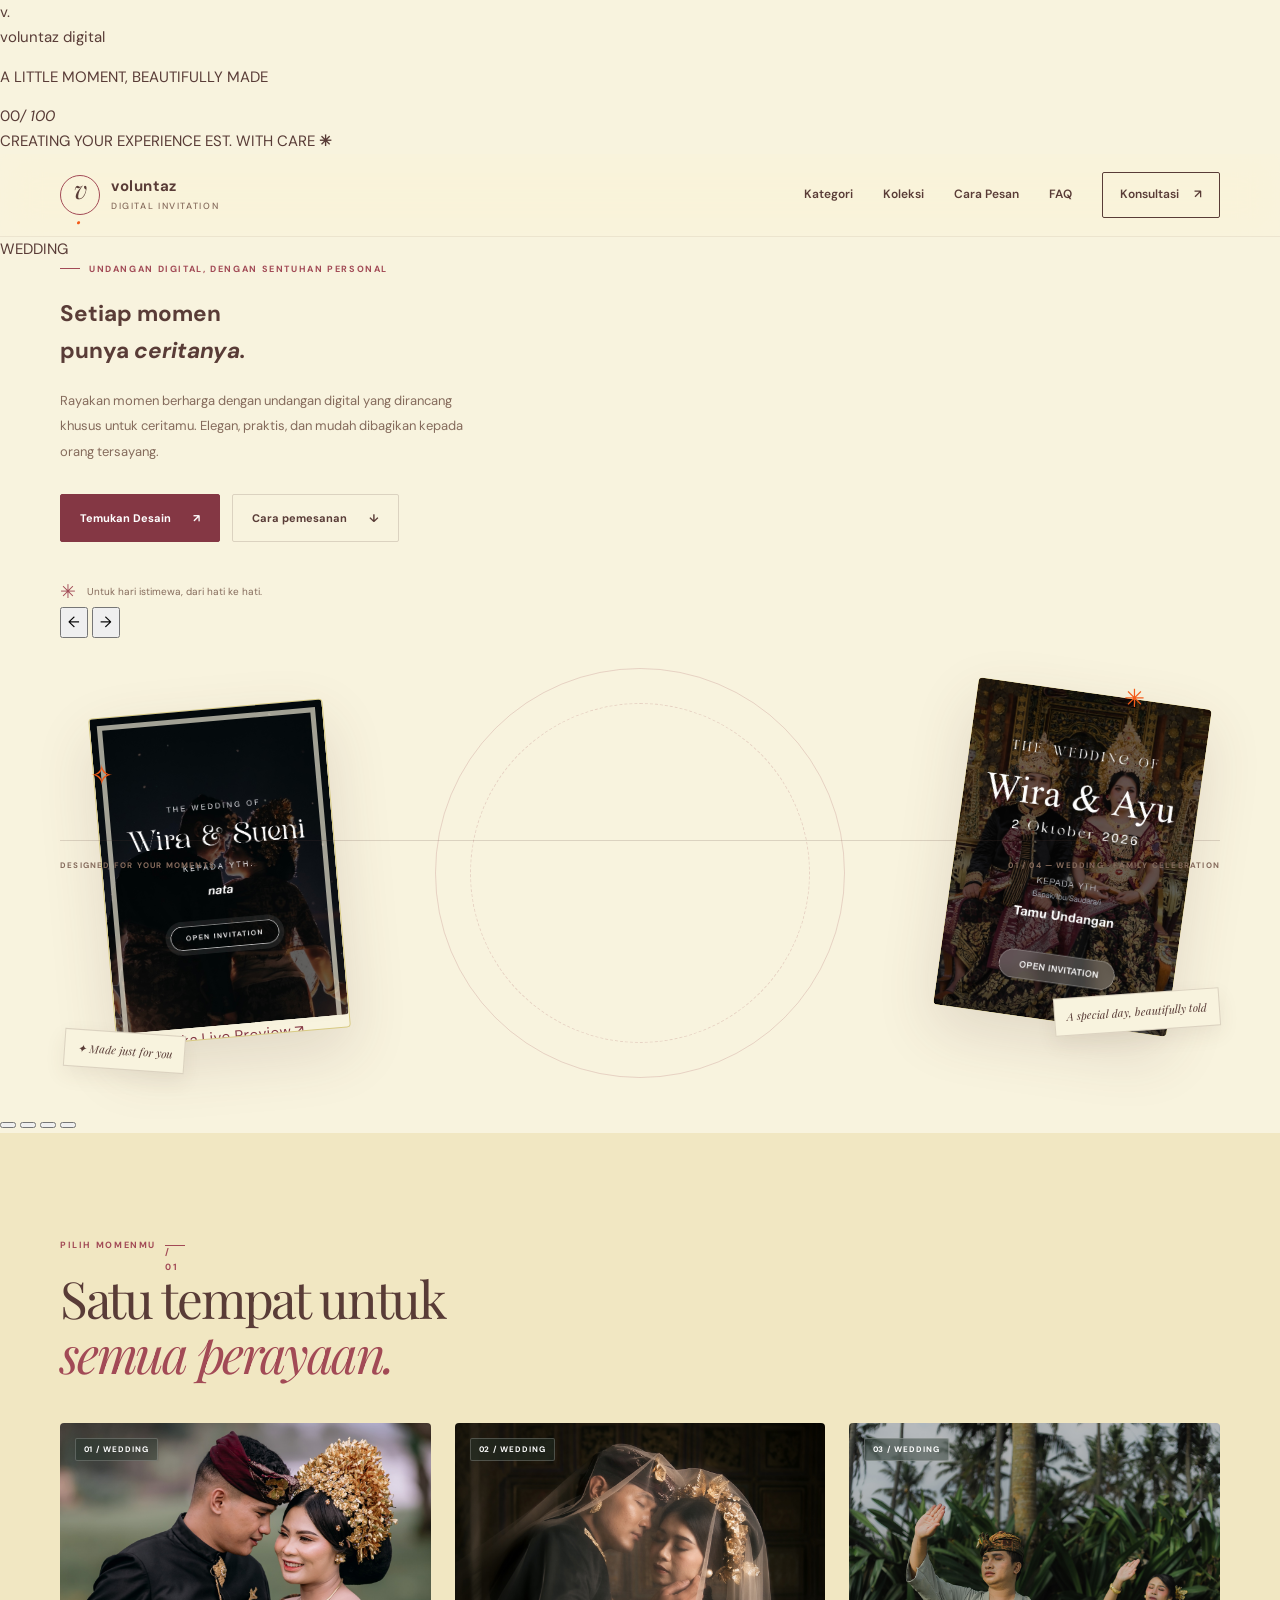
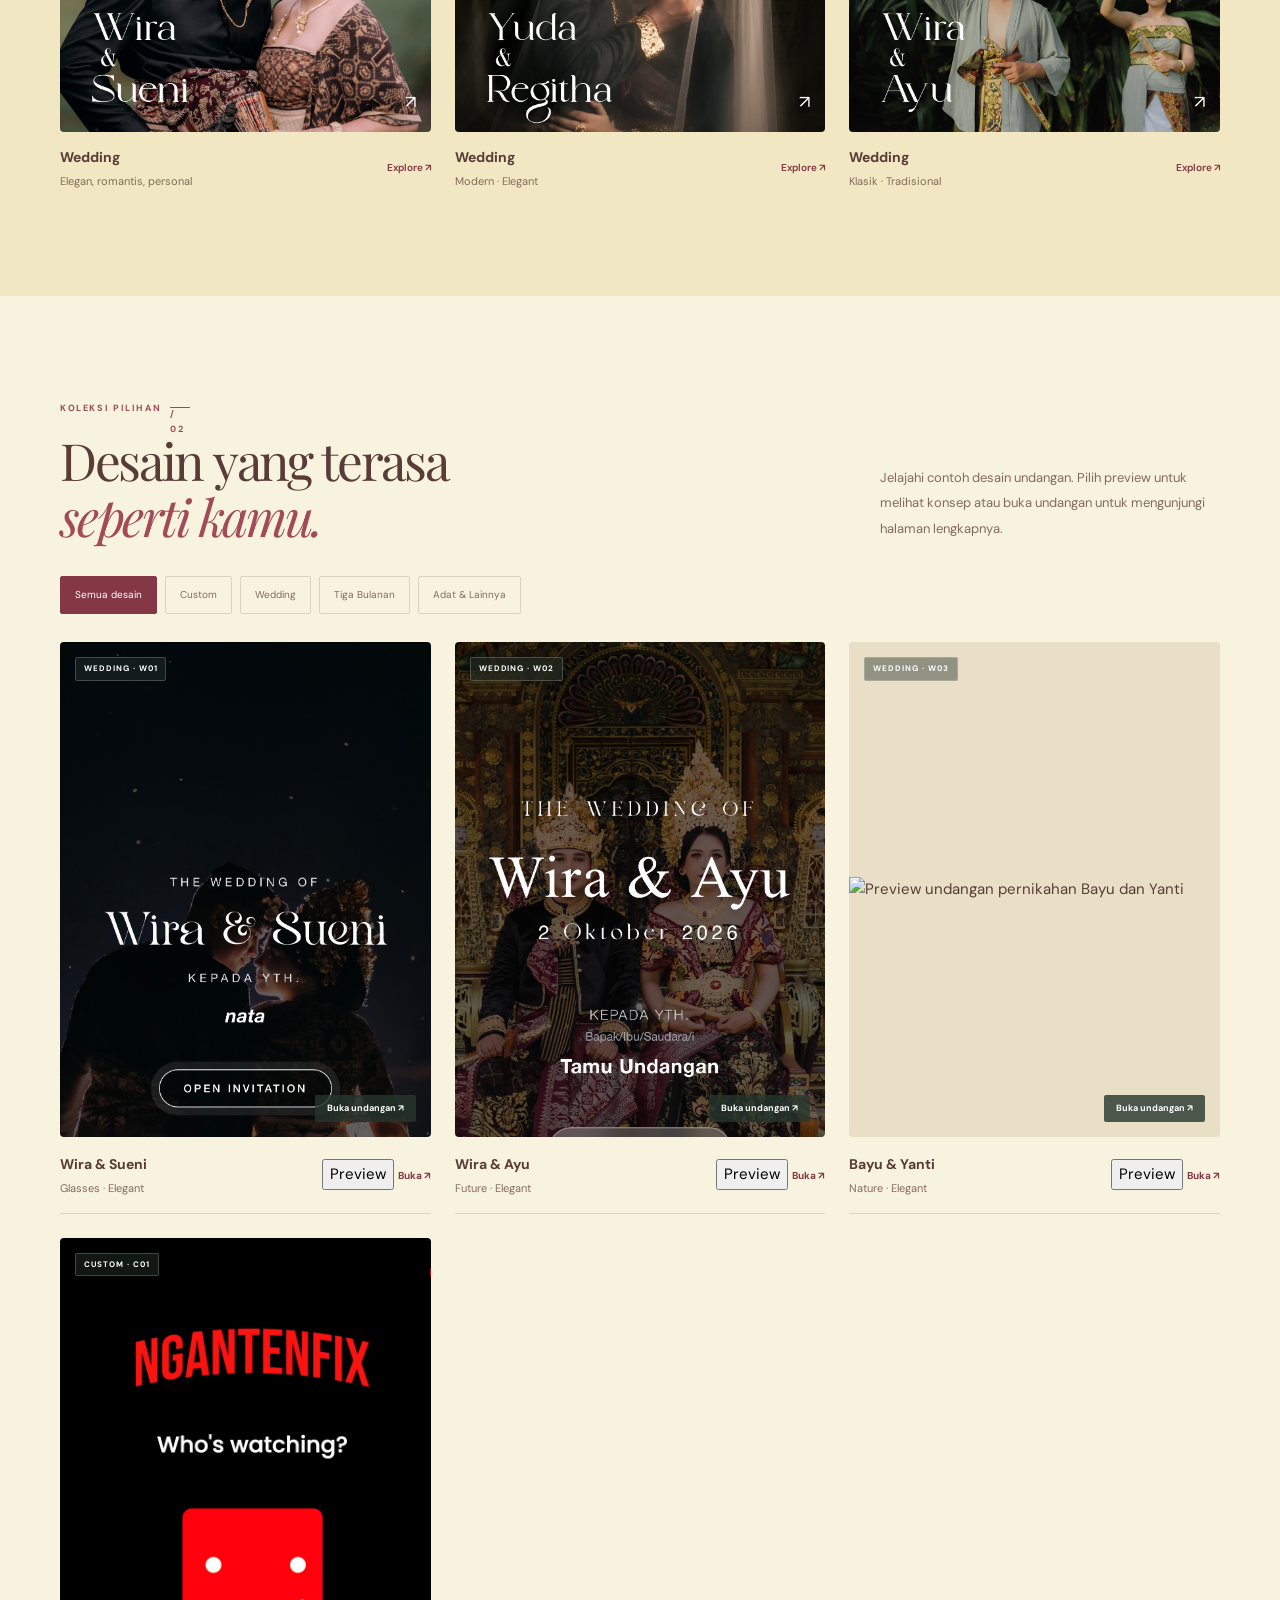
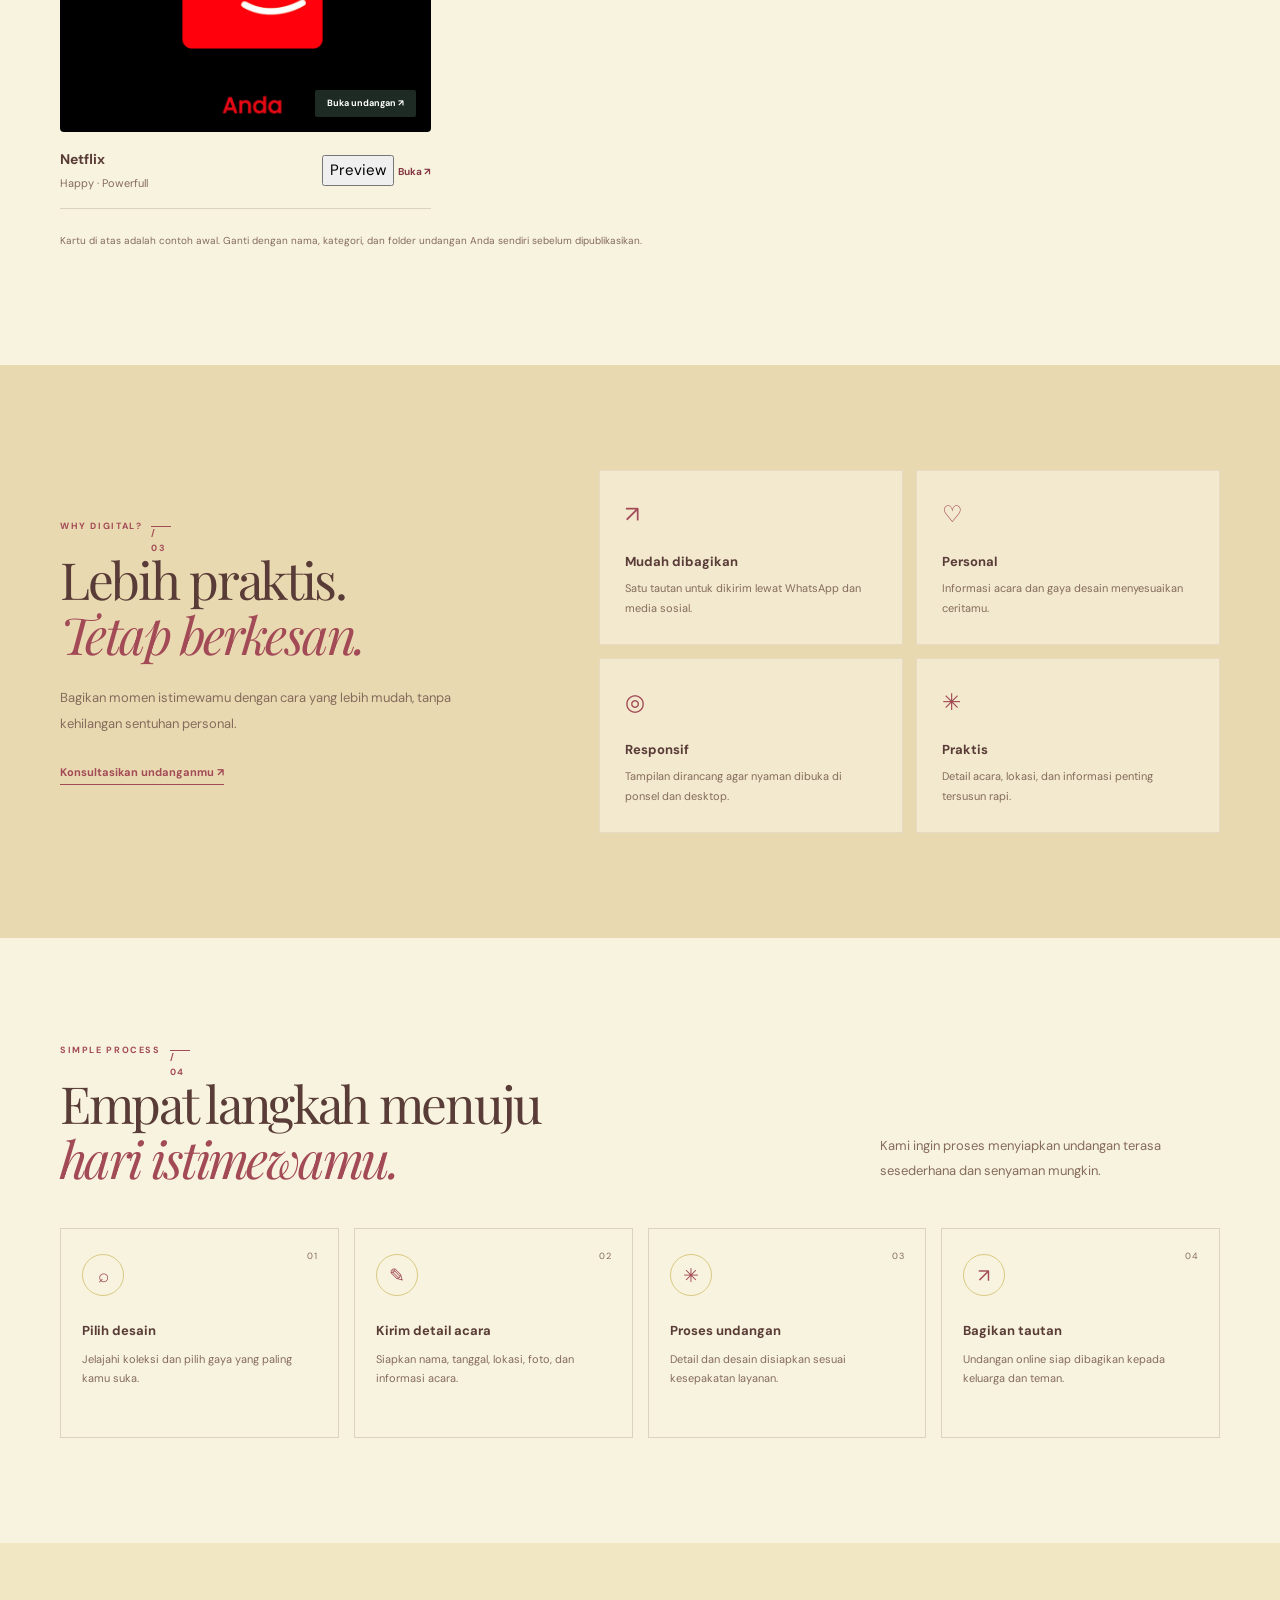
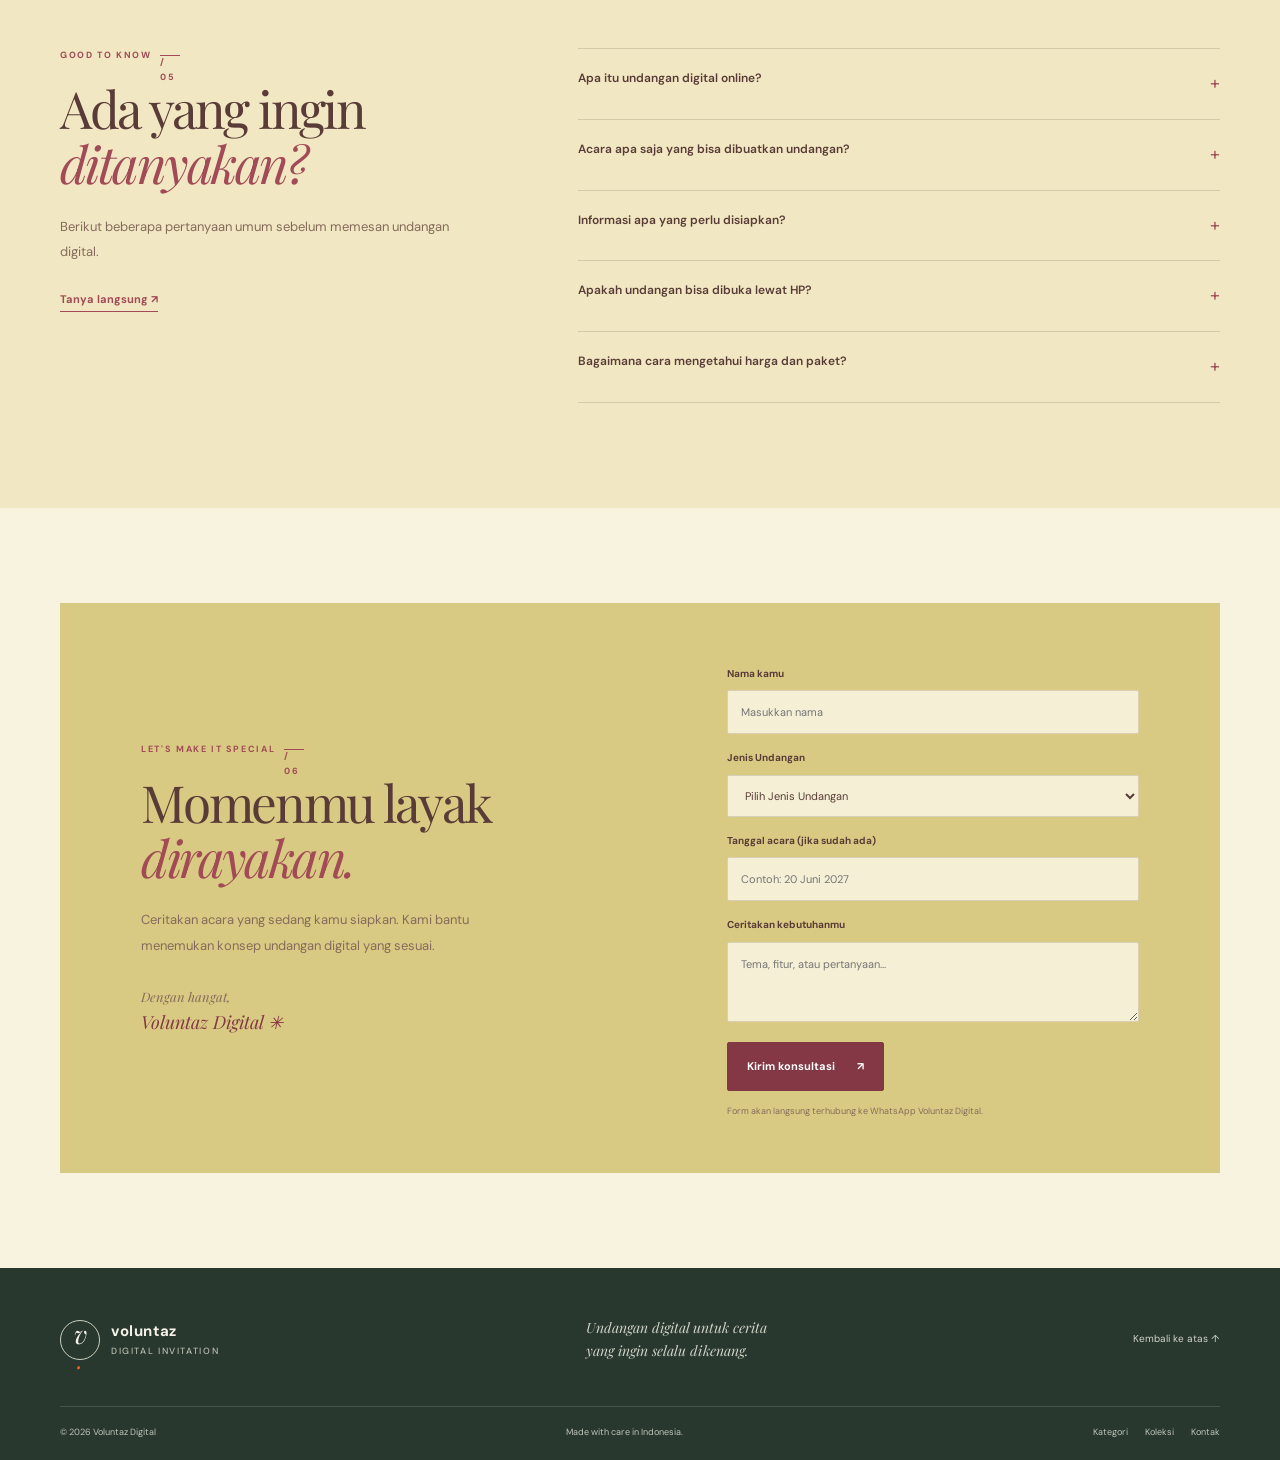
==== commit ae55b8e3: "index.html" ====
--- a/index.html
+++ b/index.html
@@ -8,14 +8,38 @@
   <title>Voluntaz Digital — Undangan Digital untuk Momen Spesial</title>
   <link rel="preconnect" href="https://fonts.googleapis.com">
   <link rel="icon" type="image/png" href="V.png">
-  <!-- Jika menggunakan format .ico -->
-  <!-- <link rel="shortcut icon" href="favicon.ico" type="image/x-icon"> -->
   <link rel="preconnect" href="https://fonts.gstatic.com" crossorigin>
-  <link href="https://fonts.googleapis.com/css2?family=DM+Sans:wght@400;500;600;700&family=Playfair+Display:ital,wght@0,400;0,500;0,600;1,400;1,500&display=swap" rel="stylesheet">
+  <link href="https://fonts.googleapis.com/css2?family=DM+Sans:wght@400;500;600;700&family=Playfair+Display:ital,wght@0,400;0,500;0,600;0,700;1,400;1,500&display=swap" rel="stylesheet">
   <link rel="stylesheet" href="style.css">
+  <link rel="stylesheet" href="loader.css">
   <script src="script.js" defer></script>
+  <script src="loader.js" defer></script>
 </head>
 <body>
+
+  <!-- VOLUNTAZ DIGITAL INTRO LOADER -->
+  <div class="vd-loader" id="vd-loader" role="status" aria-label="Memuat Voluntaz Digital">
+    <div class="vd-loader__grain" aria-hidden="true"></div>
+    <div class="vd-loader__center">
+      <div class="vd-loader__orbit vd-loader__orbit--outer" aria-hidden="true">
+        <span class="vd-loader__orbit-dot"></span>
+      </div>
+      <div class="vd-loader__orbit vd-loader__orbit--inner" aria-hidden="true">
+        <span class="vd-loader__orbit-dot"></span>
+      </div>
+      <div class="vd-loader__monogram">v<span>.</span></div>
+      <div class="vd-loader__wordmark">voluntaz <span>digital</span></div>
+      <div class="vd-loader__rule"><span></span></div>
+      <p class="vd-loader__caption">A LITTLE MOMENT, BEAUTIFULLY MADE</p>
+      <div class="vd-loader__loading"><span id="vd-loader-percent">00</span><i>/ 100</i></div>
+    </div>
+    <div class="vd-loader__bottom">
+      <span>CREATING YOUR EXPERIENCE</span>
+      <span>EST. WITH CARE <b>✳</b></span>
+    </div>
+  </div>
+  <!-- END INTRO LOADER -->
+
   <header class="header">
     <nav class="nav container" aria-label="Navigasi utama">
       <a class="brand" href="#home" aria-label="Voluntaz Digital beranda">
@@ -36,41 +60,77 @@
   </header>
 
   <main>
-    <section class="hero container" id="home">
-      <div class="hero-copy reveal">
-        <div class="eyebrow"><span></span> UNDANGAN DIGITAL, DENGAN SENTUHAN PERSONAL</div>
-        <h1>Setiap momen<br>punya <em>ceritanya.</em></h1>
-        <p>Rayakan momen berharga dengan undangan digital yang dirancang khusus untuk ceritamu. Elegan, praktis, dan mudah dibagikan kepada orang tersayang.</p>
-        <div class="hero-actions">
-          <a class="button button-primary" href="#koleksi">Temukan Desain <span>↗</span></a>
-          <a class="button button-plain" href="#cara-pesan">Cara pemesanan <span>↓</span></a>
-        </div>
-        <div class="hero-proof"><span class="proof-icon">✳</span><span>Untuk hari istimewa, dari hati ke hati.</span></div>
-      </div>
-      <div class="hero-art reveal" aria-label="Contoh desain undangan digital">
-        <div class="hero-circle circle-one"></div>
-        <div class="hero-circle circle-two"></div>
-        
-        <div class="invitation-card invitation-back">
-          <img src="W1.jpg" alt="Wedding1" class="invitation-photo" />
-        </div>
-
-        <div class="invitation-card invitation-front">
-          <img src="W2.jpg" alt="Wedding2" class="invitation-photo" />
-        </div>
-
-        <div class="art-note note-one">A special day, beautifully told</div>
-        <div class="art-note note-two">✦ Made just for you</div>
-
-        <span class="hero-spark spark-a">✳</span>
-        <span class="hero-spark spark-b">✧</span>
-      </div>
-      <div class="hero-bottom">
+    <!-- HERO SECTION: DIAGONAL SPLIT SHOWCASE -->
+    <section class="hero-showcase" id="home" data-accent="#8c6d53">
+      <!-- Blok warna diagonal di sisi kanan (mengadopsi gaya referensi) -->
+      <div class="hero-diagonal-bg" id="hero-diagonal-bg" aria-hidden="true"></div>
+      <!-- Tipografi watermark besar di latar belakang -->
+      <div class="hero-watermark" id="hero-watermark" aria-hidden="true">WEDDING</div>
+
+      <div class="container hero-showcase-grid">
+        <!-- Kolom Kiri: Copywriting & Identitas Slide -->
+        <div class="hero-copy reveal">
+          <div class="eyebrow" id="hero-eyebrow"><span></span> UNDANGAN DIGITAL, DENGAN SENTUHAN PERSONAL</div>
+          <h1 id="hero-title">Setiap momen<br>punya <em>ceritanya.</em></h1>
+          <p id="hero-desc">Rayakan momen berharga dengan undangan digital yang dirancang khusus untuk ceritamu. Elegan, praktis, dan mudah dibagikan kepada orang tersayang.</p>
+          
+          <div class="hero-actions">
+            <a class="button button-primary" id="hero-cta-primary" href="#koleksi">Temukan Desain <span>↗</span></a>
+            <a class="button button-plain" href="#cara-pesan">Cara pemesanan <span>↓</span></a>
+          </div>
+
+          <div class="hero-controls-bar">
+            <div class="hero-proof">
+              <span class="proof-icon">✳</span>
+              <span id="hero-caption">Untuk hari istimewa, dari hati ke hati.</span>
+            </div>
+            <!-- Navigasi panah ala referensi -->
+            <div class="slide-arrows" aria-label="Navigasi showcase">
+              <button type="button" class="arrow-btn" id="hero-prev" aria-label="Desain sebelumnya">←</button>
+              <button type="button" class="arrow-btn" id="hero-next" aria-label="Desain berikutnya">→</button>
+            </div>
+          </div>
+        </div>
+
+        <!-- Kolom Kanan: Kartu Visual & Floating Notes -->
+        <div class="hero-art reveal" aria-label="Contoh desain undangan digital">
+          <div class="hero-circle circle-one"></div>
+          <div class="hero-circle circle-two"></div>
+
+          <div class="invitation-card invitation-back">
+            <img src="W1.jpg" alt="Wedding1" class="invitation-photo" id="hero-img-back" />
+          </div>
+
+          <div class="invitation-card invitation-front">
+            <img src="W2.jpg" alt="Wedding2" class="invitation-photo" id="hero-img-front" />
+            <a href="https://wedding-of-wira-dan-sueni.vercel.app/?to=Tamu Undangan" target="_blank" rel="noopener" class="card-live-badge" id="hero-live-link">
+              Buka Live Preview ↗
+            </a>
+          </div>
+
+          <div class="art-note note-one" id="hero-note-one">A special day, beautifully told</div>
+          <div class="art-note note-two" id="hero-note-two">✦ Made just for you</div>
+
+          <span class="hero-spark spark-a">✳</span>
+          <span class="hero-spark spark-b">✧</span>
+        </div>
+      </div>
+
+      <!-- Indikator Slide Vertikal di Sisi Kanan (ala referensi) -->
+      <div class="hero-vertical-dots" id="hero-dots" role="tablist" aria-label="Pilih sorotan desain">
+        <button type="button" class="v-dot active" data-slide="0" aria-label="Sorotan 1: Wira & Sueni"></button>
+        <button type="button" class="v-dot" data-slide="1" aria-label="Sorotan 2: Wira & Ayu"></button>
+        <button type="button" class="v-dot" data-slide="2" aria-label="Sorotan 3: Bayu & Yanti"></button>
+        <button type="button" class="v-dot" data-slide="3" aria-label="Sorotan 4: Custom Netflix"></button>
+      </div>
+
+      <div class="container hero-bottom">
         <span>DESIGNED FOR YOUR MOMENTS</span>
-        <span>WEDDING · FAMILY CELEBRATION</span>
-      </div>
-    </section>
-
+        <span id="hero-slide-counter">01 / 04 — WEDDING · FAMILY CELEBRATION</span>
+      </div>
+    </section>
+
+    <!-- CATEGORY SECTION -->
     <section class="category-section section" id="kategori">
       <div class="container">
         <div class="section-heading reveal">
@@ -129,6 +189,7 @@
       </div>
     </section>
 
+    <!-- FEATURED COLLECTION SECTION -->
     <section class="featured-section section" id="koleksi">
       <div class="container">
         <div class="section-heading reveal">
@@ -138,6 +199,7 @@
           </div>
           <p>Jelajahi contoh desain undangan. Pilih preview untuk melihat konsep atau buka undangan untuk mengunjungi halaman lengkapnya.</p>
         </div>
+
         <div class="filter-row reveal" role="group" aria-label="Filter kategori desain">
           <button class="filter-button active" data-filter="Semua" aria-pressed="true">Semua desain</button>
           <button class="filter-button" data-filter="Custom" aria-pressed="false">Custom</button>
@@ -148,9 +210,10 @@
 
         <div class="collection-grid" id="collection-grid">
           <!-- Item 1: Wira & Sueni -->
-          <article class="design-card reveal" data-type="Wedding">
+          <article class="design-card reveal" data-type="Wedding" data-accent="#8c6d53">
             <a class="design-image-link" href="https://wedding-of-wira-dan-sueni.vercel.app/?to=Tamu Undangan" target="_blank" rel="noopener" aria-label="Buka undangan Wira dan Sueni">
               <div class="design-preview">
+                <div class="preview-diagonal-strip"></div>
                 <img src="W2.jpg" alt="Preview undangan pernikahan Wira dan Sueni" class="design-preview-image" />
                 <span class="preview-tag">WEDDING · W01</span>
                 <span class="image-open-label">Buka undangan ↗</span>
@@ -161,16 +224,24 @@
                 <h3>Wira &amp; Sueni</h3>
                 <p>Glasses · Elegant</p>
               </div>
-              <a class="design-link open-invitation" href="https://wedding-of-wira-dan-sueni.vercel.app/?to=Tamu Undangan" target="_blank" rel="noopener">
-                Buka undangan ↗
-              </a>
+              <div class="design-card-actions">
+                <button type="button" class="preview-trigger" 
+                  data-title="Wira &amp; Sueni" 
+                  data-category="WEDDING · W01" 
+                  data-style="Glasses · Elegant"
+                  data-url="https://wedding-of-wira-dan-sueni.vercel.app/?to=Tamu Undangan">Preview</button>
+                <a class="design-link open-invitation" href="https://wedding-of-wira-dan-sueni.vercel.app/?to=Tamu Undangan" target="_blank" rel="noopener">
+                  Buka ↗
+                </a>
+              </div>
             </div>
           </article>
 
           <!-- Item 2: Wira & Ayu -->
-          <article class="design-card reveal" data-type="Wedding">
+          <article class="design-card reveal" data-type="Wedding" data-accent="#5b6e74">
             <a class="design-image-link" href="https://undangan-wira-ayu.vercel.app/?to=Tamu+Undangan" target="_blank" rel="noopener" aria-label="Buka undangan Wira dan Ayu">
               <div class="design-preview">
+                <div class="preview-diagonal-strip"></div>
                 <img src="W1.jpg" alt="Preview undangan pernikahan Wira dan Ayu" class="design-preview-image" />
                 <span class="preview-tag">WEDDING · W02</span>
                 <span class="image-open-label">Buka undangan ↗</span>
@@ -181,18 +252,26 @@
                 <h3>Wira &amp; Ayu</h3>
                 <p>Future · Elegant</p>
               </div>
-              <a class="design-link open-invitation" href="https://undangan-wira-ayu.vercel.app/?to=Tamu+Undangan" target="_blank" rel="noopener">
-                Buka undangan ↗
-              </a>
+              <div class="design-card-actions">
+                <button type="button" class="preview-trigger" 
+                  data-title="Wira &amp; Ayu" 
+                  data-category="WEDDING · W02" 
+                  data-style="Future · Elegant"
+                  data-url="https://undangan-wira-ayu.vercel.app/?to=Tamu+Undangan">Preview</button>
+                <a class="design-link open-invitation" href="https://undangan-wira-ayu.vercel.app/?to=Tamu+Undangan" target="_blank" rel="noopener">
+                  Buka ↗
+                </a>
+              </div>
             </div>
           </article>
 
-          <!-- Item 2: Wira & Ayu -->
-          <article class="design-card reveal" data-type="Wedding">
-            <a class="design-image-link" href="https://undangan-wira-ayu.vercel.app/?to=Tamu+Undangan" target="_blank" rel="noopener" aria-label="Buka undangan Wira dan Ayu">
+          <!-- Item 3: Bayu & Yanti -->
+          <article class="design-card reveal" data-type="Wedding" data-accent="#4f6d5a">
+            <a class="design-image-link" href="https://thewedding-bayu-yanti.vercel.app/" target="_blank" rel="noopener" aria-label="Buka undangan Bayu dan Yanti">
               <div class="design-preview">
-                <img src="BYY.png" alt="Preview undangan pernikahan Wira dan Ayu" class="design-preview-image" />
-                <span class="preview-tag">WEDDING · W02</span>
+                <div class="preview-diagonal-strip"></div>
+                <img src="BYY.png" alt="Preview undangan pernikahan Bayu dan Yanti" class="design-preview-image" />
+                <span class="preview-tag">WEDDING · W03</span>
                 <span class="image-open-label">Buka undangan ↗</span>
               </div>
             </a>
@@ -201,16 +280,24 @@
                 <h3>Bayu &amp; Yanti</h3>
                 <p>Nature · Elegant</p>
               </div>
-              <a class="design-link open-invitation" href="https://thewedding-bayu-yanti.vercel.app/" target="_blank" rel="noopener">
-                Buka undangan ↗
-              </a>
+              <div class="design-card-actions">
+                <button type="button" class="preview-trigger" 
+                  data-title="Bayu &amp; Yanti" 
+                  data-category="WEDDING · W03" 
+                  data-style="Nature · Elegant"
+                  data-url="https://thewedding-bayu-yanti.vercel.app/">Preview</button>
+                <a class="design-link open-invitation" href="https://thewedding-bayu-yanti.vercel.app/" target="_blank" rel="noopener">
+                  Buka ↗
+                </a>
+              </div>
             </div>
           </article>
 
-          <!-- Item 3: Custom Demo -->
-          <article class="design-card reveal" data-type="Custom">
+          <!-- Item 4: Custom Demo (Netflix) -->
+          <article class="design-card reveal" data-type="Custom" data-accent="#8b2626">
             <a class="design-image-link" href="https://yuda-regitha.vercel.app/?to=" target="_blank" rel="noopener" aria-label="Buka undangan Custom Netflix">
               <div class="design-preview">
+                <div class="preview-diagonal-strip"></div>
                 <img src="YRR.png" alt="Preview undangan Custom" class="design-preview-image" />
                 <span class="preview-tag">CUSTOM · C01</span>
                 <span class="image-open-label">Buka undangan ↗</span>
@@ -221,9 +308,16 @@
                 <h3>Netflix</h3>
                 <p>Happy · Powerfull</p>
               </div>
-              <a class="design-link open-invitation" href="https://yuda-regitha.vercel.app/?to=" target="_blank" rel="noopener">
-                Buka undangan ↗
-              </a>
+              <div class="design-card-actions">
+                <button type="button" class="preview-trigger" 
+                  data-title="Netflix Edition" 
+                  data-category="CUSTOM · C01" 
+                  data-style="Happy · Powerfull"
+                  data-url="https://yuda-regitha.vercel.app/?to=">Preview</button>
+                <a class="design-link open-invitation" href="https://yuda-regitha.vercel.app/?to=" target="_blank" rel="noopener">
+                  Buka ↗
+                </a>
+              </div>
             </div>
           </article>
         </div>
@@ -232,6 +326,7 @@
       </div>
     </section>
 
+    <!-- BENEFITS SECTION -->
     <section class="benefits-section section">
       <div class="container benefits-layout">
         <div class="benefits-copy reveal">
@@ -249,6 +344,7 @@
       </div>
     </section>
 
+    <!-- STEPS SECTION -->
     <section class="steps-section section" id="cara-pesan">
       <div class="container">
         <div class="section-heading reveal">
@@ -267,6 +363,7 @@
       </div>
     </section>
 
+    <!-- FAQ SECTION -->
     <section class="faq-section section" id="faq">
       <div class="container faq-layout">
         <div class="faq-intro reveal">
@@ -285,6 +382,7 @@
       </div>
     </section>
 
+    <!-- CONTACT SECTION -->
     <section class="contact-section section container" id="kontak">
       <div class="contact-panel reveal">
         <div class="contact-copy">
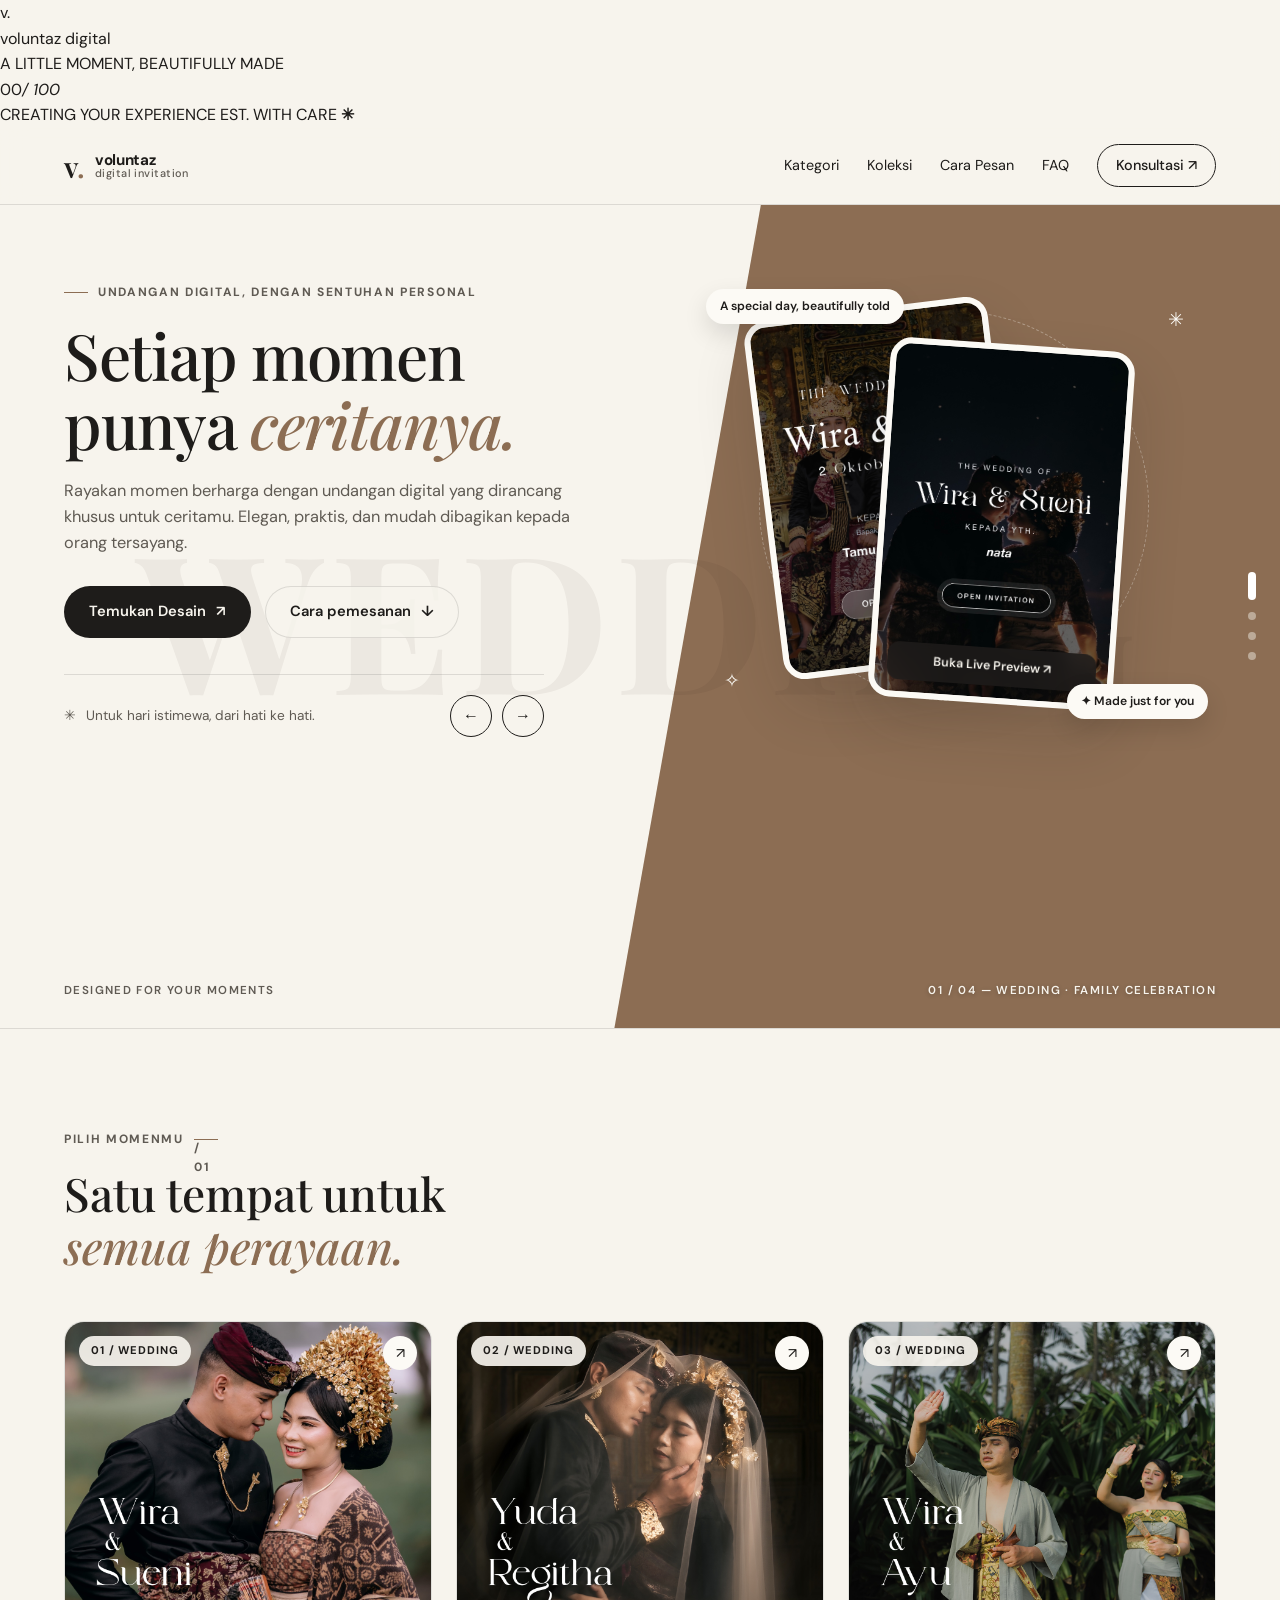
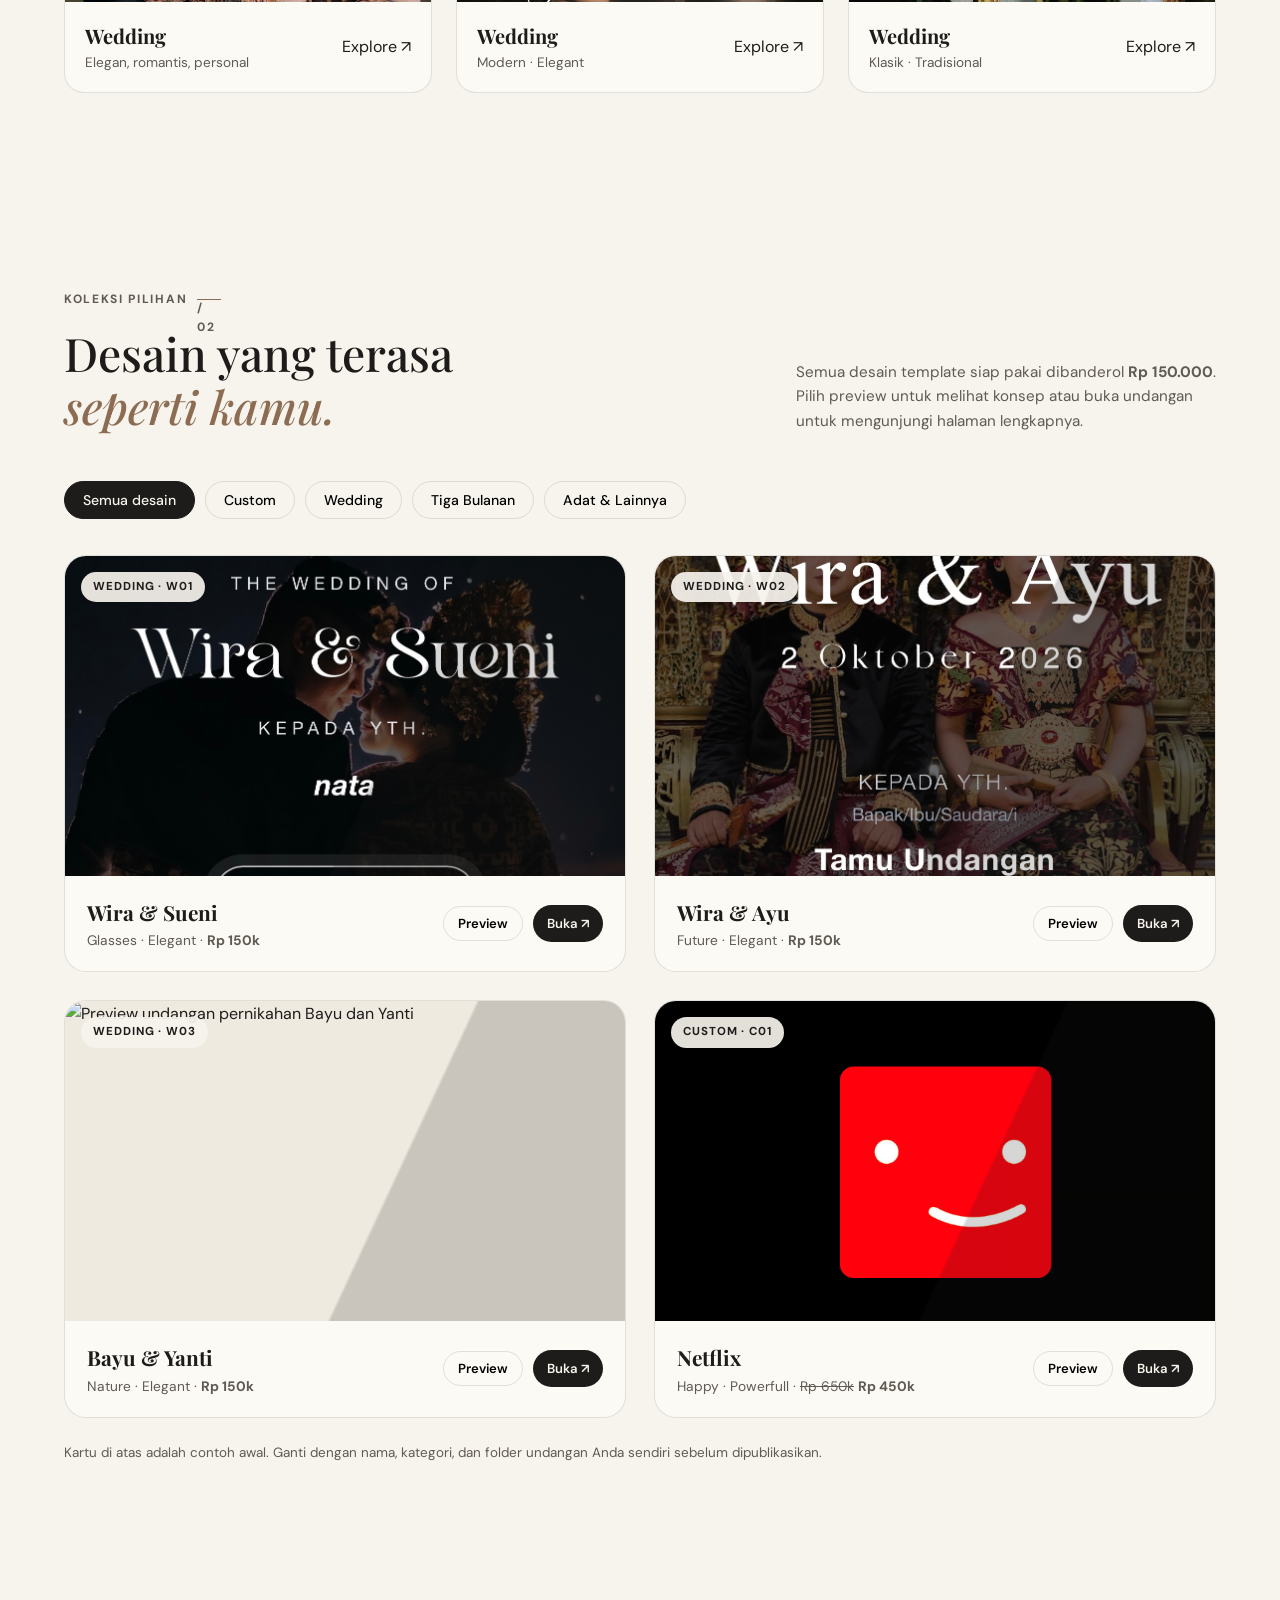
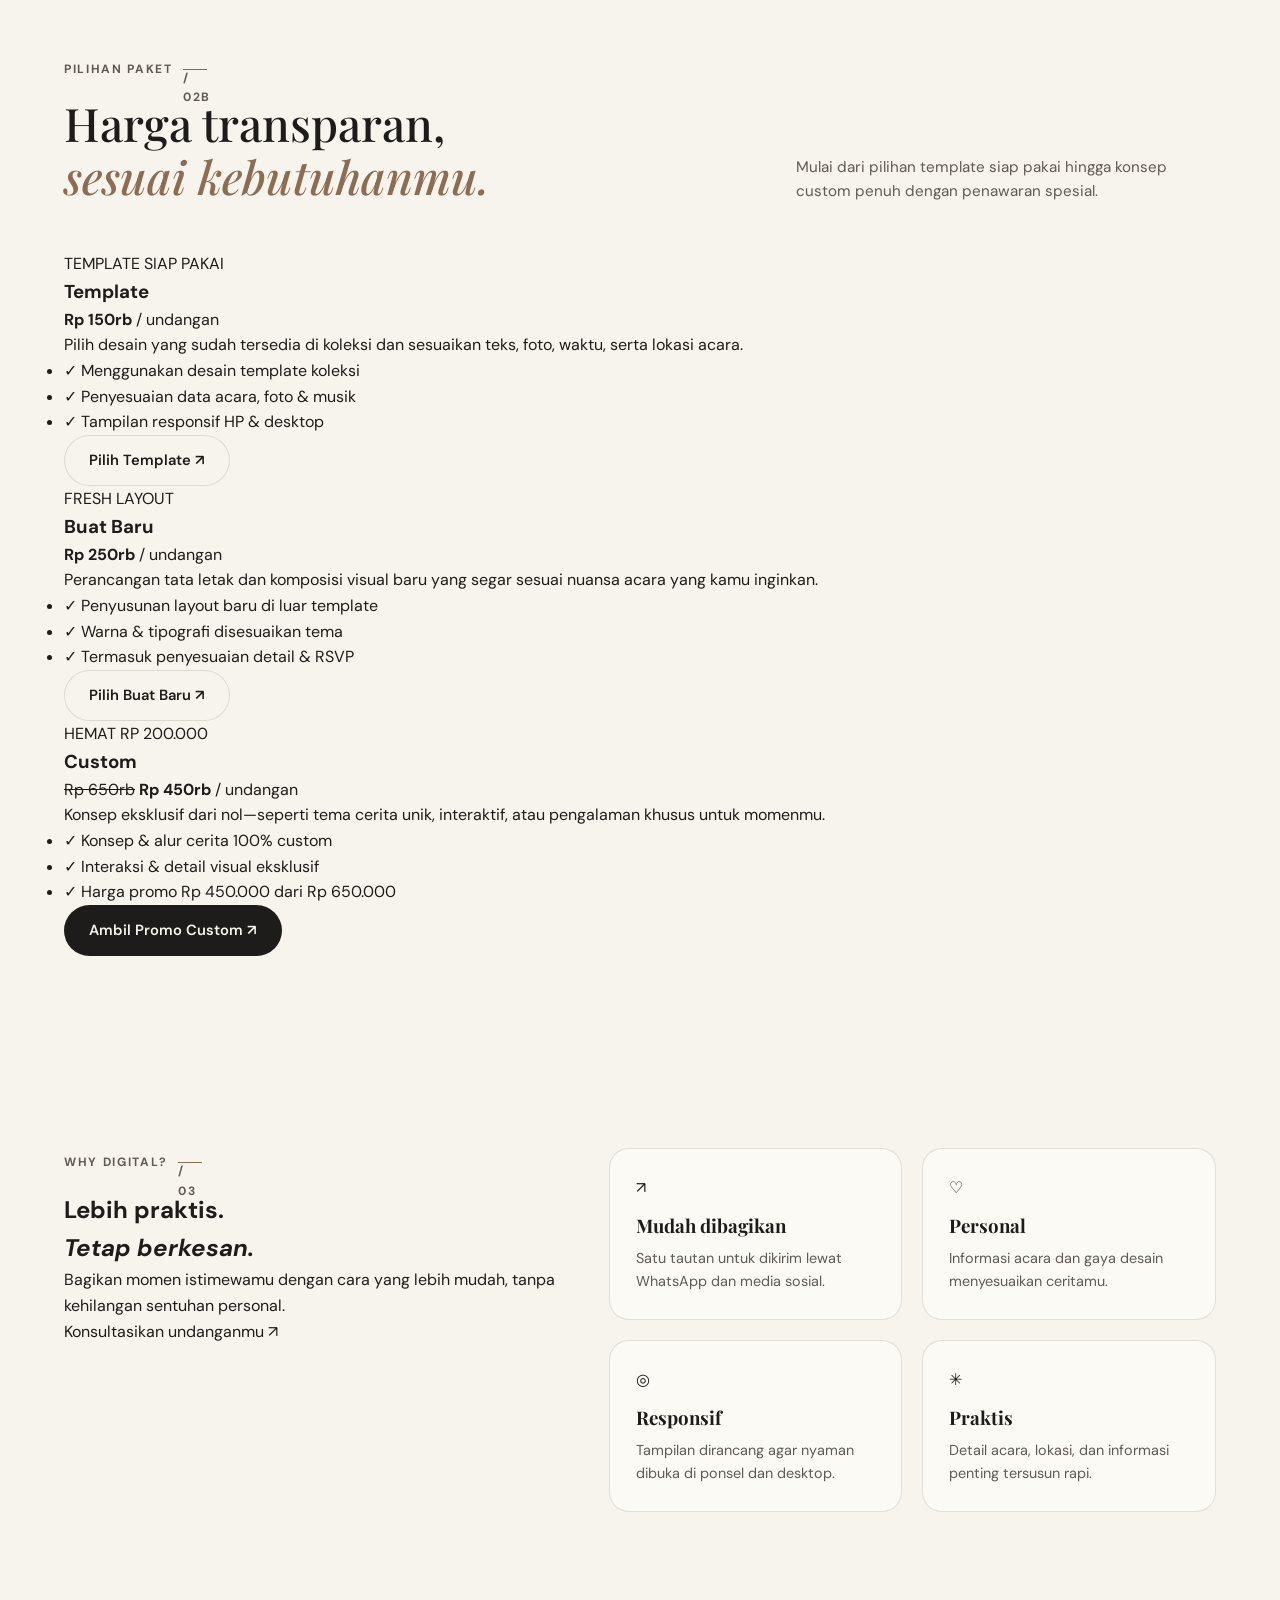
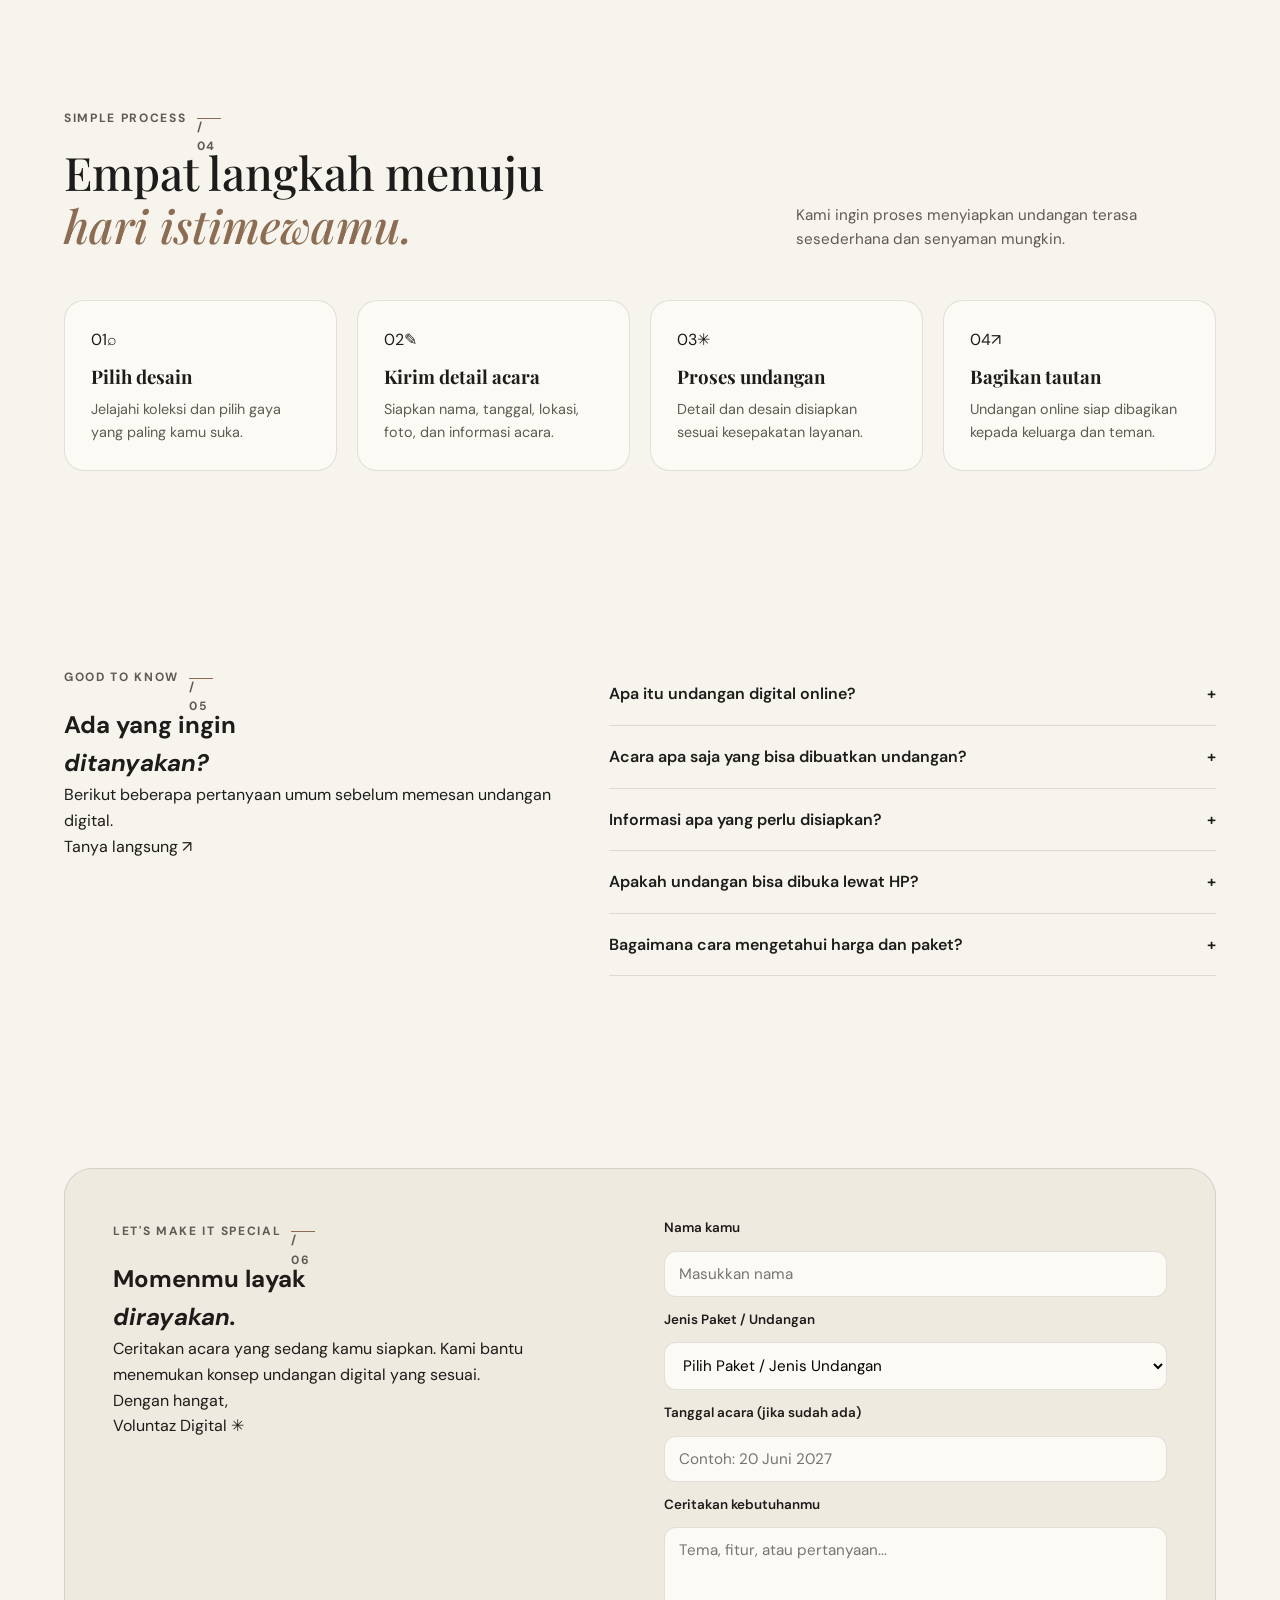
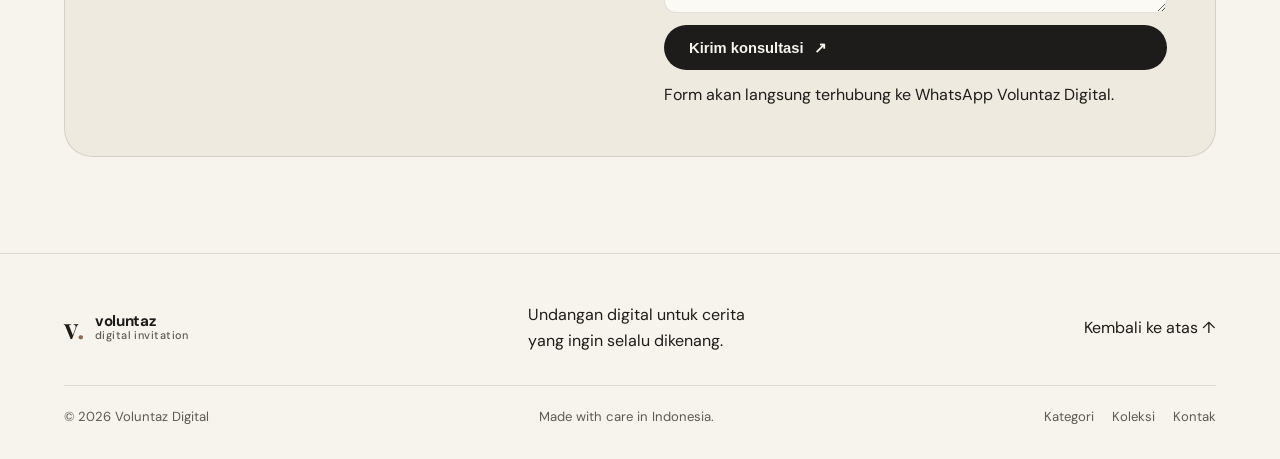
==== commit a2c9f3cf: "index.html" ====
--- a/index.html
+++ b/index.html
@@ -197,7 +197,7 @@
             <div class="eyebrow">KOLEKSI PILIHAN <span>/ 02</span></div>
             <h2>Desain yang terasa<br><em>seperti kamu.</em></h2>
           </div>
-          <p>Jelajahi contoh desain undangan. Pilih preview untuk melihat konsep atau buka undangan untuk mengunjungi halaman lengkapnya.</p>
+          <p>Semua desain template siap pakai dibanderol <strong>Rp 150.000</strong>. Pilih preview untuk melihat konsep atau buka undangan untuk mengunjungi halaman lengkapnya.</p>
         </div>
 
         <div class="filter-row reveal" role="group" aria-label="Filter kategori desain">
@@ -216,19 +216,20 @@
                 <div class="preview-diagonal-strip"></div>
                 <img src="W2.jpg" alt="Preview undangan pernikahan Wira dan Sueni" class="design-preview-image" />
                 <span class="preview-tag">WEDDING · W01</span>
+                <span class="price-pill">Rp 150.000</span>
                 <span class="image-open-label">Buka undangan ↗</span>
               </div>
             </a>
             <div class="design-info">
               <div>
                 <h3>Wira &amp; Sueni</h3>
-                <p>Glasses · Elegant</p>
+                <p>Glasses · Elegant · <strong>Rp 150k</strong></p>
               </div>
               <div class="design-card-actions">
                 <button type="button" class="preview-trigger" 
                   data-title="Wira &amp; Sueni" 
                   data-category="WEDDING · W01" 
-                  data-style="Glasses · Elegant"
+                  data-style="Glasses · Elegant — Rp 150.000"
                   data-url="https://wedding-of-wira-dan-sueni.vercel.app/?to=Tamu Undangan">Preview</button>
                 <a class="design-link open-invitation" href="https://wedding-of-wira-dan-sueni.vercel.app/?to=Tamu Undangan" target="_blank" rel="noopener">
                   Buka ↗
@@ -244,19 +245,20 @@
                 <div class="preview-diagonal-strip"></div>
                 <img src="W1.jpg" alt="Preview undangan pernikahan Wira dan Ayu" class="design-preview-image" />
                 <span class="preview-tag">WEDDING · W02</span>
+                <span class="price-pill">Rp 150.000</span>
                 <span class="image-open-label">Buka undangan ↗</span>
               </div>
             </a>
             <div class="design-info">
               <div>
                 <h3>Wira &amp; Ayu</h3>
-                <p>Future · Elegant</p>
+                <p>Future · Elegant · <strong>Rp 150k</strong></p>
               </div>
               <div class="design-card-actions">
                 <button type="button" class="preview-trigger" 
                   data-title="Wira &amp; Ayu" 
                   data-category="WEDDING · W02" 
-                  data-style="Future · Elegant"
+                  data-style="Future · Elegant — Rp 150.000"
                   data-url="https://undangan-wira-ayu.vercel.app/?to=Tamu+Undangan">Preview</button>
                 <a class="design-link open-invitation" href="https://undangan-wira-ayu.vercel.app/?to=Tamu+Undangan" target="_blank" rel="noopener">
                   Buka ↗
@@ -272,19 +274,20 @@
                 <div class="preview-diagonal-strip"></div>
                 <img src="BYY.png" alt="Preview undangan pernikahan Bayu dan Yanti" class="design-preview-image" />
                 <span class="preview-tag">WEDDING · W03</span>
+                <span class="price-pill">Rp 150.000</span>
                 <span class="image-open-label">Buka undangan ↗</span>
               </div>
             </a>
             <div class="design-info">
               <div>
                 <h3>Bayu &amp; Yanti</h3>
-                <p>Nature · Elegant</p>
+                <p>Nature · Elegant · <strong>Rp 150k</strong></p>
               </div>
               <div class="design-card-actions">
                 <button type="button" class="preview-trigger" 
                   data-title="Bayu &amp; Yanti" 
                   data-category="WEDDING · W03" 
-                  data-style="Nature · Elegant"
+                  data-style="Nature · Elegant — Rp 150.000"
                   data-url="https://thewedding-bayu-yanti.vercel.app/">Preview</button>
                 <a class="design-link open-invitation" href="https://thewedding-bayu-yanti.vercel.app/" target="_blank" rel="noopener">
                   Buka ↗
@@ -300,19 +303,20 @@
                 <div class="preview-diagonal-strip"></div>
                 <img src="YRR.png" alt="Preview undangan Custom" class="design-preview-image" />
                 <span class="preview-tag">CUSTOM · C01</span>
+                <span class="price-pill price-pill--promo">Rp 450.000 <del>Rp 650k</del></span>
                 <span class="image-open-label">Buka undangan ↗</span>
               </div>
             </a>
             <div class="design-info">
               <div>
                 <h3>Netflix</h3>
-                <p>Happy · Powerfull</p>
+                <p>Happy · Powerfull · <del>Rp 650k</del> <strong>Rp 450k</strong></p>
               </div>
               <div class="design-card-actions">
                 <button type="button" class="preview-trigger" 
                   data-title="Netflix Edition" 
                   data-category="CUSTOM · C01" 
-                  data-style="Happy · Powerfull"
+                  data-style="Happy · Powerfull — Promo Rp 450.000 (dari Rp 650.000)"
                   data-url="https://yuda-regitha.vercel.app/?to=">Preview</button>
                 <a class="design-link open-invitation" href="https://yuda-regitha.vercel.app/?to=" target="_blank" rel="noopener">
                   Buka ↗
@@ -323,6 +327,73 @@
         </div>
 
         <p class="collection-note">Kartu di atas adalah contoh awal. Ganti dengan nama, kategori, dan folder undangan Anda sendiri sebelum dipublikasikan.</p>
+      </div>
+    </section>
+
+    <!-- PRICING SECTION -->
+    <section class="pricing-section section" id="harga">
+      <div class="container">
+        <div class="section-heading reveal">
+          <div>
+            <div class="eyebrow">PILIHAN PAKET <span>/ 02B</span></div>
+            <h2>Harga transparan,<br><em>sesuai kebutuhanmu.</em></h2>
+          </div>
+          <p>Mulai dari pilihan template siap pakai hingga konsep custom penuh dengan penawaran spesial.</p>
+        </div>
+
+        <div class="pricing-grid">
+          <!-- Paket 1: Template -->
+          <article class="pricing-card reveal">
+            <span class="pricing-badge">TEMPLATE SIAP PAKAI</span>
+            <h3>Template</h3>
+            <div class="pricing-amount">
+              <strong>Rp 150rb</strong>
+              <span>/ undangan</span>
+            </div>
+            <p class="pricing-desc">Pilih desain yang sudah tersedia di koleksi dan sesuaikan teks, foto, waktu, serta lokasi acara.</p>
+            <ul class="pricing-list">
+              <li>✓ Menggunakan desain template koleksi</li>
+              <li>✓ Penyesuaian data acara, foto &amp; musik</li>
+              <li>✓ Tampilan responsif HP &amp; desktop</li>
+            </ul>
+            <a href="#kontak" class="button button-plain pricing-cta" data-select-package="Template (Rp 150.000)">Pilih Template ↗</a>
+          </article>
+
+          <!-- Paket 2: Buat Baru -->
+          <article class="pricing-card reveal">
+            <span class="pricing-badge">FRESH LAYOUT</span>
+            <h3>Buat Baru</h3>
+            <div class="pricing-amount">
+              <strong>Rp 250rb</strong>
+              <span>/ undangan</span>
+            </div>
+            <p class="pricing-desc">Perancangan tata letak dan komposisi visual baru yang segar sesuai nuansa acara yang kamu inginkan.</p>
+            <ul class="pricing-list">
+              <li>✓ Penyusunan layout baru di luar template</li>
+              <li>✓ Warna &amp; tipografi disesuaikan tema</li>
+              <li>✓ Termasuk penyesuaian detail &amp; RSVP</li>
+            </ul>
+            <a href="#kontak" class="button button-plain pricing-cta" data-select-package="Buat Baru (Rp 250.000)">Pilih Buat Baru ↗</a>
+          </article>
+
+          <!-- Paket 3: Custom Promo -->
+          <article class="pricing-card pricing-card--featured reveal">
+            <span class="pricing-badge pricing-badge--accent">HEMAT RP 200.000</span>
+            <h3>Custom</h3>
+            <div class="pricing-amount">
+              <del class="pricing-strike">Rp 650rb</del>
+              <strong>Rp 450rb</strong>
+              <span>/ undangan</span>
+            </div>
+            <p class="pricing-desc">Konsep eksklusif dari nol—seperti tema cerita unik, interaktif, atau pengalaman khusus untuk momenmu.</p>
+            <ul class="pricing-list">
+              <li>✓ Konsep &amp; alur cerita 100% custom</li>
+              <li>✓ Interaksi &amp; detail visual eksklusif</li>
+              <li>✓ Harga promo Rp 450.000 dari Rp 650.000</li>
+            </ul>
+            <a href="#kontak" class="button button-primary pricing-cta" data-select-package="Custom Promo Rp 450.000 (dari Rp 650.000)">Ambil Promo Custom ↗</a>
+          </article>
+        </div>
       </div>
     </section>
 
@@ -394,14 +465,16 @@
         <form id="contact-form" class="contact-form">
           <label for="name">Nama kamu</label>
           <input id="name" name="name" type="text" placeholder="Masukkan nama" required>
-          <label for="event">Jenis Undangan</label>
+          <label for="event">Jenis Paket / Undangan</label>
           <select id="event" name="event" required>
-            <option value="">Pilih Jenis Undangan</option>
-            <option>Custom</option>
-            <option>Wedding</option>
-            <option>Tiga Bulanan</option>
-            <option>Acara adat</option>
-            <option>Acara lainnya</option>
+            <option value="">Pilih Paket / Jenis Undangan</option>
+            <option value="Template (Rp 150.000)">Template — Rp 150.000</option>
+            <option value="Buat Baru (Rp 250.000)">Buat Baru — Rp 250.000</option>
+            <option value="Custom Promo Rp 450.000 (dari Rp 650.000)">Custom — Rp 450.000 (dari Rp 650.000)</option>
+            <option value="Wedding">Wedding</option>
+            <option value="Tiga Bulanan">Tiga Bulanan</option>
+            <option value="Acara adat">Acara adat</option>
+            <option value="Acara lainnya">Acara lainnya</option>
           </select>
           <label for="date">Tanggal acara (jika sudah ada)</label>
           <input id="date" name="date" type="text" placeholder="Contoh: 20 Juni 2027">
--- a/style.css
+++ b/style.css
@@ -1,415 +1,950 @@
-/* ==========================================================
-   VOLUNTAZ DIGITAL — MAIN WEBSITE STYLES
-   ========================================================== */
-
 :root {
-  --paper: #F8F3DE;
-  --paper-deep: #D8CA83;
-  --ink: #593C37;
-  --muted: #856B5C;
-  --olive: #A24A56;
-  --olive-dark: #843744;
-  --line: rgba(89, 60, 55, 0.18);
-  --rose: #F3DCCF;
-  --accent: #F45A18;
-  --serif: "Playfair Display", Georgia, serif;
-  --sans: "DM Sans", Arial, sans-serif;
-  --shadow: 0 22px 60px rgba(89, 60, 55, 0.14);
-}
-
-* { box-sizing: border-box; }
-html { scroll-behavior: smooth; scroll-padding-top: 90px; }
-body { margin: 0; background: var(--paper); color: var(--ink); font-family: var(--sans); font-size: 15px; line-height: 1.65; }
-body.dialog-open { overflow: hidden; }
-a { color: inherit; text-decoration: none; }
-button, input, select, textarea { font: inherit; }
-button, a { -webkit-tap-highlight-color: transparent; }
-button { cursor: pointer; }
-
-.container { width: min(1160px, calc(100% - 48px)); margin-inline: auto; }
-.section { padding: 105px 0; }
-
-/* Navigation & Header */
+  --bg: #f7f4ed;
+  --bg-soft: #efeae0;
+  --surface: #fcfaf5;
+  --ink: #1e1c1a;
+  --ink-muted: #5f5a53;
+  --accent: #8c6d53;
+  --border: rgba(30, 28, 26, 0.12);
+  --shadow-lg: 0 28px 60px rgba(30, 28, 26, 0.14);
+  --ease-editorial: cubic-bezier(0.22, 1, 0.36, 1);
+}
+
+*, *::before, *::after {
+  box-sizing: border-box;
+  margin: 0;
+  padding: 0;
+}
+
+html {
+  scroll-behavior: smooth;
+  background-color: var(--bg);
+  color: var(--ink);
+  font-family: 'DM Sans', sans-serif;
+}
+
+body {
+  overflow-x: hidden;
+  line-height: 1.6;
+}
+
+a {
+  color: inherit;
+  text-decoration: none;
+}
+
+img {
+  display: block;
+  max-width: 100%;
+}
+
+.container {
+  width: min(1180px, 90vw);
+  margin: 0 auto;
+}
+
+/* HEADER */
 .header {
   position: sticky;
   top: 0;
-  z-index: 20;
-  background: rgba(248, 243, 222, 0.94);
-  backdrop-filter: blur(16px);
-  border-bottom: 1px solid rgba(89, 60, 55, 0.08);
-}
-.nav { height: 82px; display: flex; align-items: center; justify-content: space-between; }
-.brand { display: inline-flex; align-items: center; gap: 11px; }
-.brand-symbol { display: grid; place-items: center; width: 40px; height: 40px; border: 1px solid var(--olive); border-radius: 50%; font-family: var(--serif); font-size: 25px; font-style: italic; line-height: 1; }
-.brand-symbol span { color: var(--accent); }
-.brand-name { font-size: 15px; font-weight: 700; letter-spacing: .04em; text-transform: lowercase; line-height: 1.15; }
-.brand-name small { display: block; margin-top: 5px; font-size: 9px; letter-spacing: .18em; font-weight: 500; text-transform: uppercase; color: var(--muted); }
-.nav-links { display: flex; align-items: center; gap: 30px; font-size: 12px; font-weight: 600; }
-.nav-links > a:not(.nav-button) { transition: color .2s; }
-.nav-links > a:hover, .text-link:hover { color: var(--olive); }
-.nav-button { padding: 12px 17px; border: 1px solid var(--ink); border-radius: 2px; }
-.nav-button span { margin-left: 12px; }
-.menu-toggle { display: none; background: none; border: 0; padding: 8px; }
-.menu-toggle span { display: block; width: 24px; height: 1px; background: var(--ink); margin: 6px; }
-
-/* Hero Section */
-.hero { min-height: 650px; position: relative; display: grid; grid-template-columns: 1fr 1fr; align-items: center; gap: 30px; padding-top: 65px; padding-bottom: 94px; }
-.hero-copy { position: relative; z-index: 2; max-width: 520px; }
-.eyebrow { display: flex; align-items: center; gap: 9px; color: var(--olive); font-size: 9px; letter-spacing: .18em; font-weight: 700; text-transform: uppercase; }
-.eyebrow > span:first-child { display: inline-block; width: 20px; height: 1px; background: var(--olive); }
-.eyebrow span:not(:first-child) { color: var(--muted); margin-left: 4px; }
-.hero h1, .section-heading h2, .benefits-copy h2, .faq-intro h2, .contact-copy h2 { font-family: var(--serif); font-weight: 400; letter-spacing: -.045em; line-height: 1.08; }
-.hero h1 { font-size: clamp(48px, 6vw, 76px); margin: 27px 0 22px; }
-.hero h1 em, .section-heading h2 em, .benefits-copy h2 em, .faq-intro h2 em, .contact-copy h2 em { font-weight: 400; color: var(--olive); letter-spacing: -.05em; }
-.hero-copy > p, .section-heading > p, .benefits-copy > p, .faq-intro > p, .contact-copy > p { max-width: 430px; color: var(--muted); font-size: 13px; line-height: 1.95; }
-.hero-actions { display: flex; gap: 12px; flex-wrap: wrap; margin-top: 30px; }
-.button { display: inline-flex; align-items: center; justify-content: center; gap: 22px; padding: 14px 19px; border: 1px solid transparent; border-radius: 2px; font-size: 11px; font-weight: 700; transition: transform .2s, background .2s, color .2s; }
-.button:hover { transform: translateY(-2px); }
-.button-primary { background: var(--olive-dark); border-color: var(--olive-dark); color: #fff; }
-.button-primary:hover { background: #6F2D39; }
-.button-plain { border-color: var(--line); }
-.hero-proof { display: flex; align-items: center; gap: 11px; margin-top: 34px; color: var(--muted); font-size: 10px; }
-.proof-icon { font-size: 19px; color: var(--olive); }
-
-/* Hero Art */
-.hero-art { height: 470px; position: relative; display: grid; place-items: center; }
-.hero-circle { position: absolute; border-radius: 50%; border: 1px solid rgba(162, 74, 86, .2); }
-.circle-one { width: 410px; height: 410px; }
-.circle-two { width: 340px; height: 340px; border-style: dashed; }
-.invitation-card { overflow: hidden; position: absolute; width: 235px; height: 330px; display: flex; flex-direction: column; align-items: center; justify-content: center; text-align: center; box-shadow: var(--shadow); padding: 0; border-radius: 4px; }
-.invitation-back { right: 30px; top: 54px; transform: rotate(8deg); background: var(--paper-deep); color: var(--olive-dark); }
-.invitation-front { left: 42px; top: 70px; transform: rotate(-5deg); background: var(--paper); border: 1px solid var(--paper-deep); color: var(--olive-dark); outline: 5px solid rgba(248, 243, 222, .65); outline-offset: -13px; }
-.invitation-photo { display: block; width: 100%; height: 100%; object-fit: cover; object-position: center; border-radius: inherit; }
-
-.art-note { position: absolute; z-index: 3; padding: 9px 12px; background: var(--paper); border: 1px solid var(--line); font-family: var(--serif); font-size: 11px; font-style: italic; box-shadow: 0 8px 20px rgba(89, 60, 55, 0.08); }
-.note-one { right: 0; bottom: 77px; transform: rotate(-4deg); }
-.note-two { left: 4px; bottom: 38px; transform: rotate(4deg); }
-.hero-spark { position: absolute; color: var(--accent); }
-.spark-a { top: 40px; right: 75px; font-size: 25px; }
-.spark-b { left: 30px; top: 115px; font-size: 28px; }
-.hero-bottom { position: absolute; bottom: 28px; left: 0; right: 0; display: flex; justify-content: space-between; padding-top: 18px; border-top: 1px solid var(--line); font-size: 8px; font-weight: 700; letter-spacing: .15em; color: var(--muted); }
-
-/* Section Headings */
-.section-heading { display: flex; justify-content: space-between; align-items: flex-end; gap: 35px; margin-bottom: 42px; }
-.section-heading h2, .benefits-copy h2, .faq-intro h2, .contact-copy h2 { font-size: clamp(37px, 4vw, 52px); margin: 18px 0 0; }
-.section-heading > p { max-width: 340px; margin-bottom: 3px; }
-
-/* Category Section — FIX UNTUK UKURAN KARTU */
-.category-section, .faq-section { background: #F1E7C2; }
-.category-grid { display: grid; grid-template-columns: repeat(3, 1fr); gap: 24px; }
-.category-card { display: block; width: 100%; }
-
-.category-image {
+  z-index: 40;
+  background: rgba(247, 244, 237, 0.85);
+  backdrop-filter: blur(12px);
+  border-bottom: 1px solid var(--border);
+}
+
+.nav {
+  display: flex;
+  align-items: center;
+  justify-content: space-between;
+  height: 76px;
+}
+
+.brand {
+  display: inline-flex;
+  align-items: center;
+  gap: 10px;
+}
+
+.brand-symbol {
+  font-family: 'Playfair Display', serif;
+  font-size: 1.8rem;
+  font-weight: 600;
+  line-height: 1;
+}
+
+.brand-symbol span {
+  color: var(--accent);
+}
+
+.brand-name {
+  display: flex;
+  flex-direction: column;
+  font-weight: 700;
+  font-size: 0.95rem;
+  letter-spacing: -0.02em;
+  line-height: 1.1;
+}
+
+.brand-name small {
+  font-size: 0.68rem;
+  font-weight: 500;
+  color: var(--ink-muted);
+  letter-spacing: 0.04em;
+}
+
+.nav-links {
+  display: flex;
+  align-items: center;
+  gap: 28px;
+  font-size: 0.9rem;
+}
+
+.nav-links a:not(.nav-button):hover {
+  color: var(--accent);
+}
+
+.nav-button {
+  padding: 9px 18px;
+  border-radius: 999px;
+  border: 1px solid var(--ink);
+  font-weight: 500;
+  transition: background 0.3s var(--ease-editorial), color 0.3s var(--ease-editorial);
+}
+
+.nav-button:hover {
+  background: var(--ink);
+  color: var(--bg);
+}
+
+.menu-toggle {
+  display: none;
+  background: none;
+  border: none;
+  cursor: pointer;
+  padding: 8px;
+}
+
+/* HERO DIAGONAL SPLIT SHOWCASE (MENGADOPSI VIDEO REFERENSI) */
+.hero-showcase {
   position: relative;
-  width: 100%;
-  aspect-ratio: 6 / 5; /* Menjaga rasio 3:4 agar foto tidak terpotong */
-  max-height: 440px;
-  border-radius: 4px;
+  min-height: calc(100vh - 76px);
+  display: flex;
+  flex-direction: column;
+  justify-content: space-between;
+  padding: 56px 0 28px;
   overflow: hidden;
-  transition: transform .3s ease, box-shadow .3s ease;
-  background: var(--paper-deep);
-}
-
-.category-card:hover .category-image {
-  transform: translateY(-5px);
-  box-shadow: 0 12px 30px rgba(89, 60, 55, 0.12);
-}
-
-.category-photo {
-  display: block;
+  border-bottom: 1px solid var(--border);
+}
+
+/* Panel Diagonal di sisi kanan */
+.hero-diagonal-bg {
+  position: absolute;
+  top: 0;
+  right: 0;
+  width: 52%;
+  height: 100%;
+  background: var(--accent);
+  clip-path: polygon(22% 0, 100% 0, 100% 100%, 0% 100%);
+  transition: background-color 0.65s var(--ease-editorial);
+  z-index: 0;
+}
+
+/* Tipografi Watermark Besar di Belakang */
+.hero-watermark {
+  position: absolute;
+  top: 50%;
+  left: 50%;
+  transform: translate(-50%, -50%);
+  font-family: 'Playfair Display', serif;
+  font-size: clamp(5rem, 15vw, 13rem);
+  font-weight: 700;
+  letter-spacing: 0.04em;
+  color: rgba(30, 28, 26, 0.05);
+  white-space: nowrap;
+  pointer-events: none;
+  user-select: none;
+  z-index: 1;
+  transition: opacity 0.45s var(--ease-editorial), transform 0.65s var(--ease-editorial);
+}
+
+.hero-showcase-grid {
+  position: relative;
+  z-index: 2;
+  display: grid;
+  grid-template-columns: 1.05fr 0.95fr;
+  align-items: center;
+  gap: 48px;
+}
+
+.eyebrow {
+  display: inline-flex;
+  align-items: center;
+  gap: 10px;
+  font-size: 0.75rem;
+  font-weight: 700;
+  letter-spacing: 0.14em;
+  text-transform: uppercase;
+  color: var(--ink-muted);
+  margin-bottom: 18px;
+}
+
+.eyebrow span {
+  width: 24px;
+  height: 1px;
+  background: var(--accent);
+}
+
+.hero-copy h1 {
+  font-family: 'Playfair Display', serif;
+  font-size: clamp(2.6rem, 5vw, 4.4rem);
+  font-weight: 500;
+  line-height: 1.08;
+  letter-spacing: -0.02em;
+  margin-bottom: 20px;
+  transition: opacity 0.35s var(--ease-editorial), transform 0.45s var(--ease-editorial);
+}
+
+.hero-copy h1 em {
+  font-style: italic;
+  color: var(--accent);
+}
+
+.hero-copy p {
+  max-width: 46ch;
+  color: var(--ink-muted);
+  font-size: 1.02rem;
+  margin-bottom: 30px;
+  transition: opacity 0.35s var(--ease-editorial);
+}
+
+.hero-actions {
+  display: flex;
+  flex-wrap: wrap;
+  gap: 14px;
+  margin-bottom: 36px;
+}
+
+.button {
+  display: inline-flex;
+  align-items: center;
+  gap: 10px;
+  padding: 13px 24px;
+  border-radius: 999px;
+  font-size: 0.92rem;
+  font-weight: 600;
+  cursor: pointer;
+  border: 1px solid transparent;
+  transition: transform 0.3s var(--ease-editorial), background 0.3s var(--ease-editorial), box-shadow 0.3s var(--ease-editorial);
+}
+
+.button-primary {
+  background: var(--ink);
+  color: var(--bg);
+}
+
+.button-primary:hover {
+  transform: translateY(-2px);
+  box-shadow: 0 12px 24px rgba(30, 28, 26, 0.18);
+}
+
+.button-plain {
+  background: rgba(247, 244, 237, 0.8);
+  border-color: var(--border);
+}
+
+.button-plain:hover {
+  border-color: var(--ink);
+}
+
+.hero-controls-bar {
+  display: flex;
+  align-items: center;
+  justify-content: space-between;
+  gap: 16px;
+  padding-top: 20px;
+  border-top: 1px solid var(--border);
+  max-width: 480px;
+}
+
+.hero-proof {
+  display: flex;
+  align-items: center;
+  gap: 10px;
+  font-size: 0.85rem;
+  color: var(--ink-muted);
+}
+
+/* Tombol Panah Navigasi Slide (ala referensi) */
+.slide-arrows {
+  display: inline-flex;
+  align-items: center;
+  gap: 10px;
+}
+
+.arrow-btn {
+  width: 42px;
+  height: 42px;
+  border-radius: 50%;
+  border: 1px solid var(--ink);
+  background: var(--bg);
+  color: var(--ink);
+  font-size: 1rem;
+  cursor: pointer;
+  display: inline-flex;
+  align-items: center;
+  justify-content: center;
+  transition: all 0.3s var(--ease-editorial);
+}
+
+.arrow-btn:hover {
+  background: var(--ink);
+  color: var(--bg);
+  transform: scale(1.06);
+}
+
+/* HERO VISUAL CARDS */
+.hero-art {
+  position: relative;
+  height: 490px;
+  display: flex;
+  align-items: center;
+  justify-content: center;
+}
+
+.hero-circle {
+  position: absolute;
+  border-radius: 50%;
+  border: 1px dashed rgba(247, 244, 237, 0.35);
+  pointer-events: none;
+}
+
+.circle-one {
+  width: 390px;
+  height: 390px;
+}
+
+.circle-two {
+  width: 290px;
+  height: 290px;
+}
+
+.invitation-card {
+  position: absolute;
+  width: 245px;
+  height: 360px;
+  border-radius: 22px;
+  overflow: hidden;
+  background: var(--surface);
+  border: 6px solid var(--surface);
+  box-shadow: var(--shadow-lg);
+  transition: transform 0.6s var(--ease-editorial), opacity 0.45s var(--ease-editorial);
+}
+
+.invitation-back {
+  transform: translate(-68px, -18px) rotate(-7deg);
+  z-index: 1;
+}
+
+.invitation-front {
+  transform: translate(48px, 18px) rotate(4deg);
+  z-index: 2;
+}
+
+.hero-art:hover .invitation-back {
+  transform: translate(-82px, -24px) rotate(-10deg);
+}
+
+.hero-art:hover .invitation-front {
+  transform: translate(60px, 12px) rotate(6deg);
+}
+
+.invitation-photo {
   width: 100%;
   height: 100%;
   object-fit: cover;
-  object-position: center;
+}
+
+.card-live-badge {
+  position: absolute;
+  bottom: 12px;
+  left: 12px;
+  right: 12px;
+  padding: 9px 12px;
+  border-radius: 12px;
+  background: rgba(30, 28, 26, 0.85);
+  backdrop-filter: blur(8px);
+  color: var(--bg);
+  font-size: 0.78rem;
+  font-weight: 600;
+  text-align: center;
+  transition: background 0.25s ease;
+}
+
+.card-live-badge:hover {
+  background: var(--ink);
+}
+
+.art-note {
+  position: absolute;
+  z-index: 3;
+  padding: 8px 14px;
+  border-radius: 999px;
+  background: var(--surface);
+  color: var(--ink);
+  font-size: 0.76rem;
+  font-weight: 600;
+  box-shadow: 0 10px 25px rgba(0, 0, 0, 0.12);
+}
+
+.note-one {
+  top: 28px;
+  left: 14px;
+}
+
+.note-two {
+  bottom: 32px;
+  right: 8px;
+}
+
+.hero-spark {
+  position: absolute;
+  color: var(--surface);
+  font-size: 1.2rem;
+  z-index: 3;
+}
+
+.spark-a { top: 44px; right: 32px; }
+.spark-b { bottom: 54px; left: 32px; }
+
+/* Indikator Slide Vertikal di Sisi Kanan (ala referensi) */
+.hero-vertical-dots {
+  position: absolute;
+  right: 24px;
+  top: 50%;
+  transform: translateY(-50%);
+  z-index: 10;
+  display: flex;
+  flex-direction: column;
+  gap: 12px;
+}
+
+.v-dot {
+  width: 8px;
+  height: 8px;
+  border-radius: 999px;
+  border: none;
+  background: rgba(247, 244, 237, 0.45);
+  cursor: pointer;
+  transition: height 0.35s var(--ease-editorial), background 0.35s var(--ease-editorial);
+}
+
+.v-dot.active {
+  height: 28px;
+  background: #ffffff;
+}
+
+.hero-bottom {
+  position: relative;
+  z-index: 2;
+  display: flex;
+  justify-content: space-between;
+  font-size: 0.72rem;
+  font-weight: 600;
+  letter-spacing: 0.12em;
+  color: var(--ink-muted);
+  padding-top: 20px;
+}
+
+.hero-bottom span:last-child {
+  color: #f7f4ed;
+  text-shadow: 0 1px 4px rgba(0,0,0,0.25);
+}
+
+/* SECTION UMUM */
+.section {
+  padding: 96px 0;
+}
+
+.section-heading {
+  display: flex;
+  justify-content: space-between;
+  align-items: flex-end;
+  gap: 24px;
+  margin-bottom: 48px;
+}
+
+.section-heading h2 {
+  font-family: 'Playfair Display', serif;
+  font-size: clamp(2rem, 3.6vw, 3rem);
+  font-weight: 500;
+  line-height: 1.15;
+}
+
+.section-heading h2 em {
+  font-style: italic;
+  color: var(--accent);
+}
+
+.section-heading p {
+  max-width: 42ch;
+  color: var(--ink-muted);
+  font-size: 0.95rem;
+}
+
+/* CATEGORY GRID */
+.category-grid {
+  display: grid;
+  grid-template-columns: repeat(3, 1fr);
+  gap: 24px;
+}
+
+.category-card {
+  display: block;
+  border-radius: 20px;
+  overflow: hidden;
+  background: var(--surface);
+  border: 1px solid var(--border);
+  transition: transform 0.4s var(--ease-editorial), box-shadow 0.4s var(--ease-editorial);
+}
+
+.category-card:hover {
+  transform: translateY(-6px);
+  box-shadow: var(--shadow-lg);
+}
+
+.category-image {
+  position: relative;
+  height: 280px;
+  overflow: hidden;
+}
+
+.category-photo {
+  width: 100%;
+  height: 100%;
+  object-fit: cover;
+  transition: transform 0.6s var(--ease-editorial);
+}
+
+.category-card:hover .category-photo {
+  transform: scale(1.05);
 }
 
 .category-badge {
   position: absolute;
-  top: 15px;
-  left: 15px;
-  font-size: 8px;
-  letter-spacing: .12em;
+  top: 14px;
+  left: 14px;
+  z-index: 2;
+  padding: 6px 12px;
+  border-radius: 999px;
+  background: rgba(247, 244, 237, 0.92);
+  font-size: 0.7rem;
   font-weight: 700;
-  color: #fff;
-  background: rgba(38, 54, 45, 0.6);
+  letter-spacing: 0.08em;
+}
+
+.category-arrow {
+  position: absolute;
+  top: 14px;
+  right: 14px;
+  width: 34px;
+  height: 34px;
+  border-radius: 50%;
+  background: var(--surface);
+  display: grid;
+  place-items: center;
+  font-size: 0.9rem;
+}
+
+.category-meta {
+  display: flex;
+  justify-content: space-between;
+  align-items: center;
+  padding: 18px 20px;
+}
+
+.category-meta h3 {
+  font-family: 'Playfair Display', serif;
+  font-size: 1.25rem;
+}
+
+.category-meta p {
+  font-size: 0.85rem;
+  color: var(--ink-muted);
+}
+
+/* FILTER & COLLECTION GRID */
+.filter-row {
+  display: flex;
+  flex-wrap: wrap;
+  gap: 10px;
+  margin-bottom: 36px;
+}
+
+.filter-button {
+  padding: 9px 18px;
+  border-radius: 999px;
+  border: 1px solid var(--border);
+  background: transparent;
+  font-family: inherit;
+  font-size: 0.88rem;
+  font-weight: 500;
+  cursor: pointer;
+  transition: all 0.25s ease;
+}
+
+.filter-button.active,
+.filter-button:hover {
+  background: var(--ink);
+  color: var(--bg);
+  border-color: var(--ink);
+}
+
+.collection-grid {
+  display: grid;
+  grid-template-columns: repeat(2, 1fr);
+  gap: 28px;
+}
+
+.design-card {
+  border-radius: 22px;
+  background: var(--surface);
+  border: 1px solid var(--border);
+  overflow: hidden;
+  transition: transform 0.4s var(--ease-editorial), box-shadow 0.4s var(--ease-editorial);
+}
+
+.design-card.is-hidden {
+  display: none;
+}
+
+.design-card:hover {
+  transform: translateY(-5px);
+  box-shadow: var(--shadow-lg);
+}
+
+.design-preview {
+  position: relative;
+  height: 320px;
+  overflow: hidden;
+  background: var(--bg-soft);
+}
+
+/* Aksen diagonal tipis pada kartu koleksi */
+.preview-diagonal-strip {
+  position: absolute;
+  inset: 0;
+  background: linear-gradient(115deg, transparent 58%, rgba(30, 28, 26, 0.18) 58.5%);
+  pointer-events: none;
+  z-index: 1;
+}
+
+.design-preview-image {
+  width: 100%;
+  height: 100%;
+  object-fit: cover;
+  transition: transform 0.6s var(--ease-editorial);
+}
+
+.design-card:hover .design-preview-image {
+  transform: scale(1.04);
+}
+
+.preview-tag {
+  position: absolute;
+  top: 16px;
+  left: 16px;
+  z-index: 2;
+  padding: 6px 12px;
+  border-radius: 999px;
+  background: rgba(247, 244, 237, 0.92);
+  font-size: 0.72rem;
+  font-weight: 700;
+  letter-spacing: 0.08em;
+}
+
+.image-open-label {
+  position: absolute;
+  bottom: 16px;
+  right: 16px;
+  z-index: 2;
+  padding: 8px 14px;
+  border-radius: 999px;
+  background: var(--ink);
+  color: var(--bg);
+  font-size: 0.8rem;
+  font-weight: 600;
+  opacity: 0;
+  transform: translateY(6px);
+  transition: all 0.3s var(--ease-editorial);
+}
+
+.design-card:hover .image-open-label {
+  opacity: 1;
+  transform: translateY(0);
+}
+
+.design-info {
+  display: flex;
+  justify-content: space-between;
+  align-items: center;
+  padding: 20px 22px;
+}
+
+.design-info h3 {
+  font-family: 'Playfair Display', serif;
+  font-size: 1.3rem;
+}
+
+.design-info p {
+  font-size: 0.86rem;
+  color: var(--ink-muted);
+}
+
+.design-card-actions {
+  display: flex;
+  align-items: center;
+  gap: 10px;
+}
+
+.preview-trigger {
+  padding: 8px 14px;
+  border-radius: 999px;
+  border: 1px solid var(--border);
+  background: transparent;
+  font-family: inherit;
+  font-size: 0.82rem;
+  font-weight: 600;
+  cursor: pointer;
+}
+
+.preview-trigger:hover {
+  border-color: var(--ink);
+}
+
+.design-link {
+  padding: 8px 14px;
+  border-radius: 999px;
+  background: var(--ink);
+  color: var(--bg);
+  font-size: 0.82rem;
+  font-weight: 600;
+}
+
+.collection-note {
+  margin-top: 24px;
+  font-size: 0.84rem;
+  color: var(--ink-muted);
+}
+
+/* BENEFITS, STEPS, FAQ, CONTACT, FOOTER */
+.benefits-layout,
+.faq-layout {
+  display: grid;
+  grid-template-columns: 0.9fr 1.1fr;
+  gap: 48px;
+}
+
+.benefits-grid,
+.steps-grid {
+  display: grid;
+  grid-template-columns: repeat(2, 1fr);
+  gap: 20px;
+}
+
+.steps-grid {
+  grid-template-columns: repeat(4, 1fr);
+}
+
+.benefit-card,
+.step-card {
+  padding: 26px;
+  border-radius: 20px;
+  background: var(--surface);
+  border: 1px solid var(--border);
+}
+
+.benefit-card h3,
+.step-card h3 {
+  font-family: 'Playfair Display', serif;
+  margin: 10px 0 6px;
+}
+
+.benefit-card p,
+.step-card p {
+  font-size: 0.9rem;
+  color: var(--ink-muted);
+}
+
+.faq-list details {
+  border-bottom: 1px solid var(--border);
+  padding: 18px 0;
+}
+
+.faq-list summary {
+  display: flex;
+  justify-content: space-between;
+  font-weight: 600;
+  cursor: pointer;
+  list-style: none;
+}
+
+.faq-list details p {
+  margin-top: 10px;
+  color: var(--ink-muted);
+  font-size: 0.92rem;
+}
+
+.contact-panel {
+  display: grid;
+  grid-template-columns: 1fr 1fr;
+  gap: 48px;
+  padding: 48px;
+  border-radius: 28px;
+  background: var(--bg-soft);
+  border: 1px solid var(--border);
+}
+
+.contact-form {
+  display: flex;
+  flex-direction: column;
+  gap: 12px;
+}
+
+.contact-form label {
+  font-size: 0.84rem;
+  font-weight: 600;
+}
+
+.contact-form input,
+.contact-form select,
+.contact-form textarea {
+  padding: 12px 14px;
+  border-radius: 12px;
+  border: 1px solid var(--border);
+  background: var(--surface);
+  font-family: inherit;
+  font-size: 0.95rem;
+}
+
+.footer {
+  border-top: 1px solid var(--border);
+  padding: 48px 0 32px;
+}
+
+.footer-main,
+.footer-bottom {
+  display: flex;
+  justify-content: space-between;
+  align-items: center;
+  gap: 20px;
+}
+
+.footer-bottom {
+  margin-top: 32px;
+  padding-top: 20px;
+  border-top: 1px solid var(--border);
+  font-size: 0.82rem;
+  color: var(--ink-muted);
+}
+
+.footer-bottom div {
+  display: flex;
+  gap: 18px;
+}
+
+/* DIALOG */
+.preview-dialog {
+  margin: auto;
+  border: none;
+  border-radius: 24px;
+  padding: 32px;
+  max-width: 440px;
+  width: 90vw;
+  background: var(--surface);
+  box-shadow: var(--shadow-lg);
+}
+
+.preview-dialog::backdrop {
+  background: rgba(30, 28, 26, 0.55);
   backdrop-filter: blur(4px);
-  padding: 4px 8px;
-  border-radius: 2px;
-  z-index: 2;
-}
-
-.category-arrow {
-  position: absolute;
-  bottom: 15px;
-  right: 15px;
-  font-size: 18px;
-  color: #fff;
-  z-index: 2;
-  text-shadow: 0 2px 4px rgba(0,0,0,0.3);
-}
-
-.category-meta {
-  display: flex;
-  justify-content: space-between;
-  align-items: center;
-  gap: 10px;
-  padding: 14px 0 0;
-}
-
-.category-meta h3, .design-info h3 { margin: 0; font-size: 14px; font-weight: 700; }
-.category-meta p, .design-info p { margin: 3px 0 0; color: var(--muted); font-size: 11px; }
-.category-meta > span { font-size: 10px; font-weight: 600; color: var(--olive-dark); white-space: nowrap; }
-
-/* Collection Grid */
-.featured-section { background: var(--paper); }
-.filter-row { display: flex; gap: 8px; flex-wrap: wrap; margin: -10px 0 28px; }
-.filter-button { padding: 10px 14px; background: transparent; border: 1px solid var(--line); border-radius: 2px; font-size: 10px; color: var(--muted); transition: all .2s; }
-.filter-button:hover, .filter-button.active { background: var(--olive-dark); border-color: var(--olive-dark); color: #fff; }
-
-.collection-grid { display: grid; grid-template-columns: repeat(3, minmax(0, 1fr)); gap: 24px; }
-.design-card { min-width: 0; transition: opacity .2s, transform .2s; }
-.design-card[hidden] { display: none; }
-.design-preview { position: relative; width: 100%; aspect-ratio: 3 / 4; overflow: hidden; background: #e9dfc7; display: grid; place-items: center; border-radius: 4px; }
-.design-preview-image { display: block; width: 100%; height: 100%; object-fit: cover; object-position: center; }
-
-.preview-tag { position: absolute; top: 15px; left: 15px; font-size: 8px; letter-spacing: .12em; font-weight: 700; color: #fff; background: rgba(0,0,0,0.5); padding: 4px 8px; border-radius: 2px; }
-.image-open-label { position: absolute; bottom: 15px; right: 15px; font-size: 9px; font-weight: 700; color: #fff; background: rgba(38, 54, 45, 0.8); padding: 6px 12px; border-radius: 2px; }
-
-.preview-inner { width: 69%; height: 72%; border: 1px solid currentColor; outline: 1px solid color-mix(in srgb, currentColor 45%, transparent); outline-offset: 5px; display: flex; flex-direction: column; align-items: center; justify-content: center; text-align: center; position: relative; }
-.preview-overline { font-size: 7px; letter-spacing: .2em; }
-.preview-inner strong { font: 39px/1.02 var(--serif); font-weight: 400; margin: 22px 0; }
-.preview-divider { height: 1px; width: 42px; background: currentColor; margin: 0 0 15px; }
-.preview-inner small { font-size: 7px; letter-spacing: .14em; }
-.preview-flower { position: absolute; bottom: 13px; font-size: 20px; opacity: .8; }
-
-.preview-button { position: absolute; bottom: 0; left: 0; right: 0; width: 100%; padding: 13px 15px; border: 0; background: rgba(89, 60, 55, .92); color: white; display: flex; justify-content: space-between; font-size: 10px; opacity: 0; transform: translateY(8px); transition: opacity .2s, transform .2s; }
-.design-preview:hover .preview-button, .preview-button:focus-visible { opacity: 1; transform: translateY(0); }
-.design-info { display: flex; justify-content: space-between; align-items: center; gap: 12px; padding: 16px 0; border-bottom: 1px solid var(--line); }
-.design-link { font-size: 10px; font-weight: 700; color: var(--olive-dark); white-space: nowrap; }
-.design-link:hover { text-decoration: underline; }
-.collection-note { margin-top: 24px; color: var(--muted); font-size: 10px; }
-
-/* Benefits Section */
-.benefits-section { background: #E9D9B1; }
-.benefits-layout { display: grid; grid-template-columns: .85fr 1.15fr; gap: 80px; align-items: center; }
-.benefits-copy > p { margin: 23px 0; }
-.text-link { font-size: 11px; font-weight: 700; border-bottom: 1px solid var(--olive); padding-bottom: 5px; color: var(--olive); }
-.benefits-grid { display: grid; grid-template-columns: 1fr 1fr; gap: 13px; }
-.benefit-card { padding: 25px; background: rgba(248, 243, 222, 0.65); border: 1px solid rgba(89, 60, 55, .08); }
-.benefit-card > span { font-size: 23px; color: var(--olive); }
-.benefit-card h3 { font-size: 13px; margin: 17px 0 7px; }
-.benefit-card p, .step-card p { font-size: 11px; color: var(--muted); line-height: 1.8; margin: 0; }
-
-/* Steps Section */
-.steps-section { background: var(--paper); }
-.steps-grid { display: grid; grid-template-columns: repeat(4, 1fr); gap: 15px; }
-.step-card { position: relative; min-height: 210px; padding: 25px 21px; border: 1px solid var(--line); }
-.step-number { position: absolute; top: 20px; right: 20px; font-size: 9px; color: var(--muted); letter-spacing: .1em; }
-.step-icon { display: grid; place-items: center; width: 42px; height: 42px; border: 1px solid var(--paper-deep); border-radius: 50%; font-size: 19px; color: var(--olive); margin-bottom: 24px; }
-.step-card h3 { font-size: 13px; margin: 0 0 8px; }
-
-/* FAQ Section */
-.faq-layout { display: grid; grid-template-columns: .8fr 1.2fr; gap: 90px; }
-.faq-intro > p { margin: 22px 0; }
-.faq-list details { border-bottom: 1px solid var(--line); }
-.faq-list details:first-child { border-top: 1px solid var(--line); }
-.faq-list summary { list-style: none; cursor: pointer; display: flex; justify-content: space-between; gap: 20px; padding: 20px 0; font-size: 12px; font-weight: 600; }
-.faq-list summary::-webkit-details-marker { display: none; }
-.faq-list summary span { font-size: 18px; font-weight: 400; color: var(--olive); transition: transform .2s; }
-.faq-list details[open] summary span { transform: rotate(45deg); }
-.faq-list details p { max-width: 540px; margin: -5px 0 20px; color: var(--muted); font-size: 11px; line-height: 1.9; }
-
-/* Contact Section */
-.contact-section { padding-top: 95px; padding-bottom: 95px; }
-.contact-panel { display: grid; grid-template-columns: 1fr .8fr; gap: 70px; background: var(--paper-deep); padding: 55px 7%; align-items: center; }
-.contact-copy h2 { margin-bottom: 22px; }
-.contact-copy > p { max-width: 390px; }
-.contact-deco { margin-top: 30px; font: italic 13px var(--serif); color: var(--muted); }
-.contact-deco span { display: inline-block; margin-top: 5px; font-size: 18px; color: var(--olive-dark); }
-.contact-form { display: flex; flex-direction: column; gap: 8px; }
-.contact-form label { margin-top: 8px; font-size: 10px; font-weight: 700; }
-.contact-form input, .contact-form select, .contact-form textarea { width: 100%; padding: 12px 13px; border: 1px solid rgba(89, 60, 55, .18); background: rgba(248, 243, 222, .9); border-radius: 2px; outline: none; font-size: 11px; color: var(--ink); }
-.contact-form input:focus, .contact-form select:focus, .contact-form textarea:focus { border-color: var(--olive); }
-.contact-form textarea { resize: vertical; }
-.submit-button { margin-top: 12px; align-self: flex-start; }
-.form-note { font-size: 9px; color: var(--muted); margin: 5px 0 0; }
-
-/* Footer */
-.footer { background: #29382f; color: #f5f1e8; padding: 35px 0 20px; }
-.footer-main { display: flex; align-items: center; justify-content: space-between; gap: 20px; padding-bottom: 30px; }
-.footer .brand-symbol { border-color: #c7cfbd; }
-.footer .brand-symbol span { color: var(--accent); }
-.footer .brand-name small { color: #b8bcae; }
-.footer-main > p { font: italic 14px/1.6 var(--serif); color: #d0d2c7; }
-.back-top { font-size: 10px; color: #d0d2c7; }
-.footer-bottom { border-top: 1px solid #ffffff24; padding-top: 18px; display: flex; align-items: center; justify-content: space-between; gap: 15px; font-size: 9px; color: #bfc4b8; }
-.footer-bottom > div { display: flex; gap: 17px; }
-
-/* Dialog Preview */
-.preview-dialog { width: min(470px, calc(100% - 30px)); padding: 0; border: 1px solid var(--line); background: var(--paper); color: var(--ink); box-shadow: 0 25px 100px rgba(0,0,0,0.3); }
-.preview-dialog::backdrop { background: rgba(24, 34, 28, .65); backdrop-filter: blur(4px); }
-.dialog-close { position: absolute; top: 12px; right: 13px; z-index: 2; border: 0; background: transparent; font-size: 28px; color: var(--ink); }
-.dialog-content { padding: 35px; }
-.dialog-eyebrow { display: block; font-size: 8px; letter-spacing: .17em; color: var(--olive); margin-bottom: 24px; }
-.dialog-design { min-height: 300px; padding: 30px 20px; background: var(--paper-deep); color: var(--olive-dark); display: flex; flex-direction: column; align-items: center; justify-content: center; text-align: center; border: 1px solid var(--olive); outline: 1px solid var(--olive); outline-offset: -9px; }
-.dialog-design > span:first-child { font-size: 8px; letter-spacing: .17em; }
-.dialog-design strong { font: 42px/1.1 var(--serif); font-weight: 400; margin: 24px 0; }
-.dialog-line { width: 45px; height: 1px; background: currentColor; }
-.dialog-design p { font: italic 13px var(--serif); }
-.dialog-design small { font-size: 7px; letter-spacing: .15em; }
-.dialog-note { font-size: 10px; color: var(--muted); margin: 18px 0; }
-.dialog-content > .button { width: 100%; }
-
-.reveal { opacity: 0; transform: translateY(16px); transition: opacity .65s ease, transform .65s ease; }
-.reveal.is-visible { opacity: 1; transform: translateY(0); }
-
-/* Responsive Media Queries */
-@media(max-width:900px) {
-  .category-grid { grid-template-columns: repeat(2, 1fr); }
-  .collection-grid { grid-template-columns: repeat(2, 1fr); }
-  .benefits-layout, .faq-layout, .contact-panel { gap: 35px; }
-}
-
-@media(max-width:650px) {
-  .container { width: min(100% - 32px, 500px); }
-  .section { padding: 72px 0; }
-  .menu-toggle { display: block; z-index: 22; }
-  .nav-links { display: none; position: absolute; top: 69px; left: 0; right: 0; padding: 20px 24px 25px; background: var(--paper); border-bottom: 1px solid var(--line); flex-direction: column; align-items: stretch; gap: 0; }
-  .nav-links.open { display: flex; }
-  .nav-links > a { padding: 13px 0; }
-  
-  .hero { display: flex; flex-direction: column; align-items: stretch; padding-top: 54px; padding-bottom: 85px; }
-  .hero h1 { font-size: 44px; }
-  .hero-art { width: 100%; height: 360px; transform: scale(.85); margin: 10px 0 -30px; }
-  
-  .category-grid, .collection-grid { grid-template-columns: 1fr; gap: 20px; }
-  .benefits-layout, .faq-layout, .contact-panel { grid-template-columns: 1fr; gap: 30px; }
-  .steps-grid { grid-template-columns: repeat(2, 1fr); gap: 10px; }
-  .contact-panel { padding: 32px 22px; }
-}
-
-/* Smooth Transition & Lift Effect pada Kartu */
-.category-card, .design-card {
-  transition: transform 0.4s cubic-bezier(0.165, 0.84, 0.44, 1), box-shadow 0.4s cubic-bezier(0.165, 0.84, 0.44, 1);
-}
-
-.category-card:hover, .design-card:hover {
-  transform: translateY(-8px) scale(1.01);
-}
-
-/* Efek Zoom Halus pada Foto saat Card di-hover */
-.category-image, .design-preview {
-  overflow: hidden;
-}
-
-.category-photo, .design-preview-image {
-  transition: transform 0.6s cubic-bezier(0.165, 0.84, 0.44, 1);
-}
-
-.category-card:hover .category-photo,
-.design-card:hover .design-preview-image {
-  transform: scale(1.08);
-}
-
-/* Modern Frosted Glass Navigation Header */
-.header {
-  position: sticky;
-  top: 0;
-  z-index: 20;
-  background: rgba(248, 243, 222, 0.75) !important;
-  backdrop-filter: blur(20px) saturate(180%);
-  -webkit-backdrop-filter: blur(20px) saturate(180%);
-  border-bottom: 1px solid rgba(89, 60, 55, 0.08);
-}
-
-/* Glass Badge pada Foto Undangan */
-.category-badge, .preview-tag {
-  background: rgba(38, 54, 45, 0.45) !important;
-  backdrop-filter: blur(10px);
-  -webkit-backdrop-filter: blur(10px);
-  border: 1px solid rgba(255, 255, 255, 0.2);
-}
-
-/* ==========================================================
-   RESPONSIVE MEDIA QUERIES (UNTUK TAMPILAN HP)
-   ========================================================== */
-
-@media (max-width: 900px) {
-  .hero {
-    min-height: auto;
+}
+
+.dialog-close {
+  position: absolute;
+  top: 16px;
+  right: 18px;
+  background: none;
+  border: none;
+  font-size: 1.5rem;
+  cursor: pointer;
+}
+
+.dialog-design {
+  margin: 18px 0;
+  padding: 28px;
+  border-radius: 16px;
+  background: var(--bg-soft);
+  text-align: center;
+  display: flex;
+  flex-direction: column;
+  gap: 8px;
+}
+
+/* RESPONSIVE */
+@media (max-width: 960px) {
+  .hero-diagonal-bg {
+    width: 100%;
+    height: 46%;
+    top: auto;
+    bottom: 0;
+    clip-path: polygon(0 18%, 100% 0, 100% 100%, 0% 100%);
+  }
+
+  .hero-showcase-grid,
+  .benefits-layout,
+  .faq-layout,
+  .contact-panel {
     grid-template-columns: 1fr;
-    padding-top: 40px;
-    padding-bottom: 60px;
-    text-align: center;
   }
-  .hero-copy {
-    max-width: 100%;
-    margin: 0 auto;
+
+  .hero-vertical-dots {
+    right: 12px;
+    top: auto;
+    bottom: 240px;
   }
-  .hero-actions, .hero-proof {
-    justify-content: center;
+
+  .category-grid,
+  .collection-grid,
+  .steps-grid {
+    grid-template-columns: 1fr;
   }
-  .hero-art {
-    margin-top: 30px;
-    height: 380px;
+
+  .menu-toggle {
+    display: flex;
+    flex-direction: column;
+    gap: 5px;
   }
-  .category-grid, .collection-grid, .benefits-grid, .steps-grid {
-    grid-template-columns: repeat(2, 1fr);
+
+  .menu-toggle span {
+    width: 24px;
+    height: 2px;
+    background: var(--ink);
   }
-  .benefits-layout, .faq-layout, .contact-panel {
-    grid-template-columns: 1fr;
-    gap: 40px;
-  }
-  .contact-panel {
-    padding: 40px 5%;
-  }
-}
-
-@media (max-width: 650px) {
-  .container {
-    width: min(100% - 28px, 480px);
-  }
-  .section {
-    padding: 60px 0;
-  }
-  
-  /* Navbar Mobile Menu */
-  .menu-toggle {
-    display: block;
-    z-index: 22;
-  }
+
   .nav-links {
     display: none;
     position: absolute;
-    top: 82px;
+    top: 76px;
     left: 0;
     right: 0;
+    background: var(--bg);
+    flex-direction: column;
     padding: 24px;
-    background: var(--paper);
-    border-bottom: 1px solid var(--line);
-    flex-direction: column;
-    align-items: stretch;
-    gap: 15px;
-    box-shadow: 0 15px 30px rgba(0,0,0,0.1);
+    border-bottom: 1px solid var(--border);
   }
+
   .nav-links.open {
     display: flex;
   }
-
-  /* Grid 1 Kolom Penuh di HP */
-  .category-grid, .collection-grid, .benefits-grid, .steps-grid {
-    grid-template-columns: 1fr;
-  }
-
-  .hero h1 {
-    font-size: clamp(38px, 9vw, 50px);
-  }
-  
-  .section-heading h2, .benefits-copy h2, .faq-intro h2, .contact-copy h2 {
-    font-size: clamp(32px, 8vw, 40px);
-  }
-
-  .contact-panel {
-    padding: 30px 20px;
-  }
-}+}
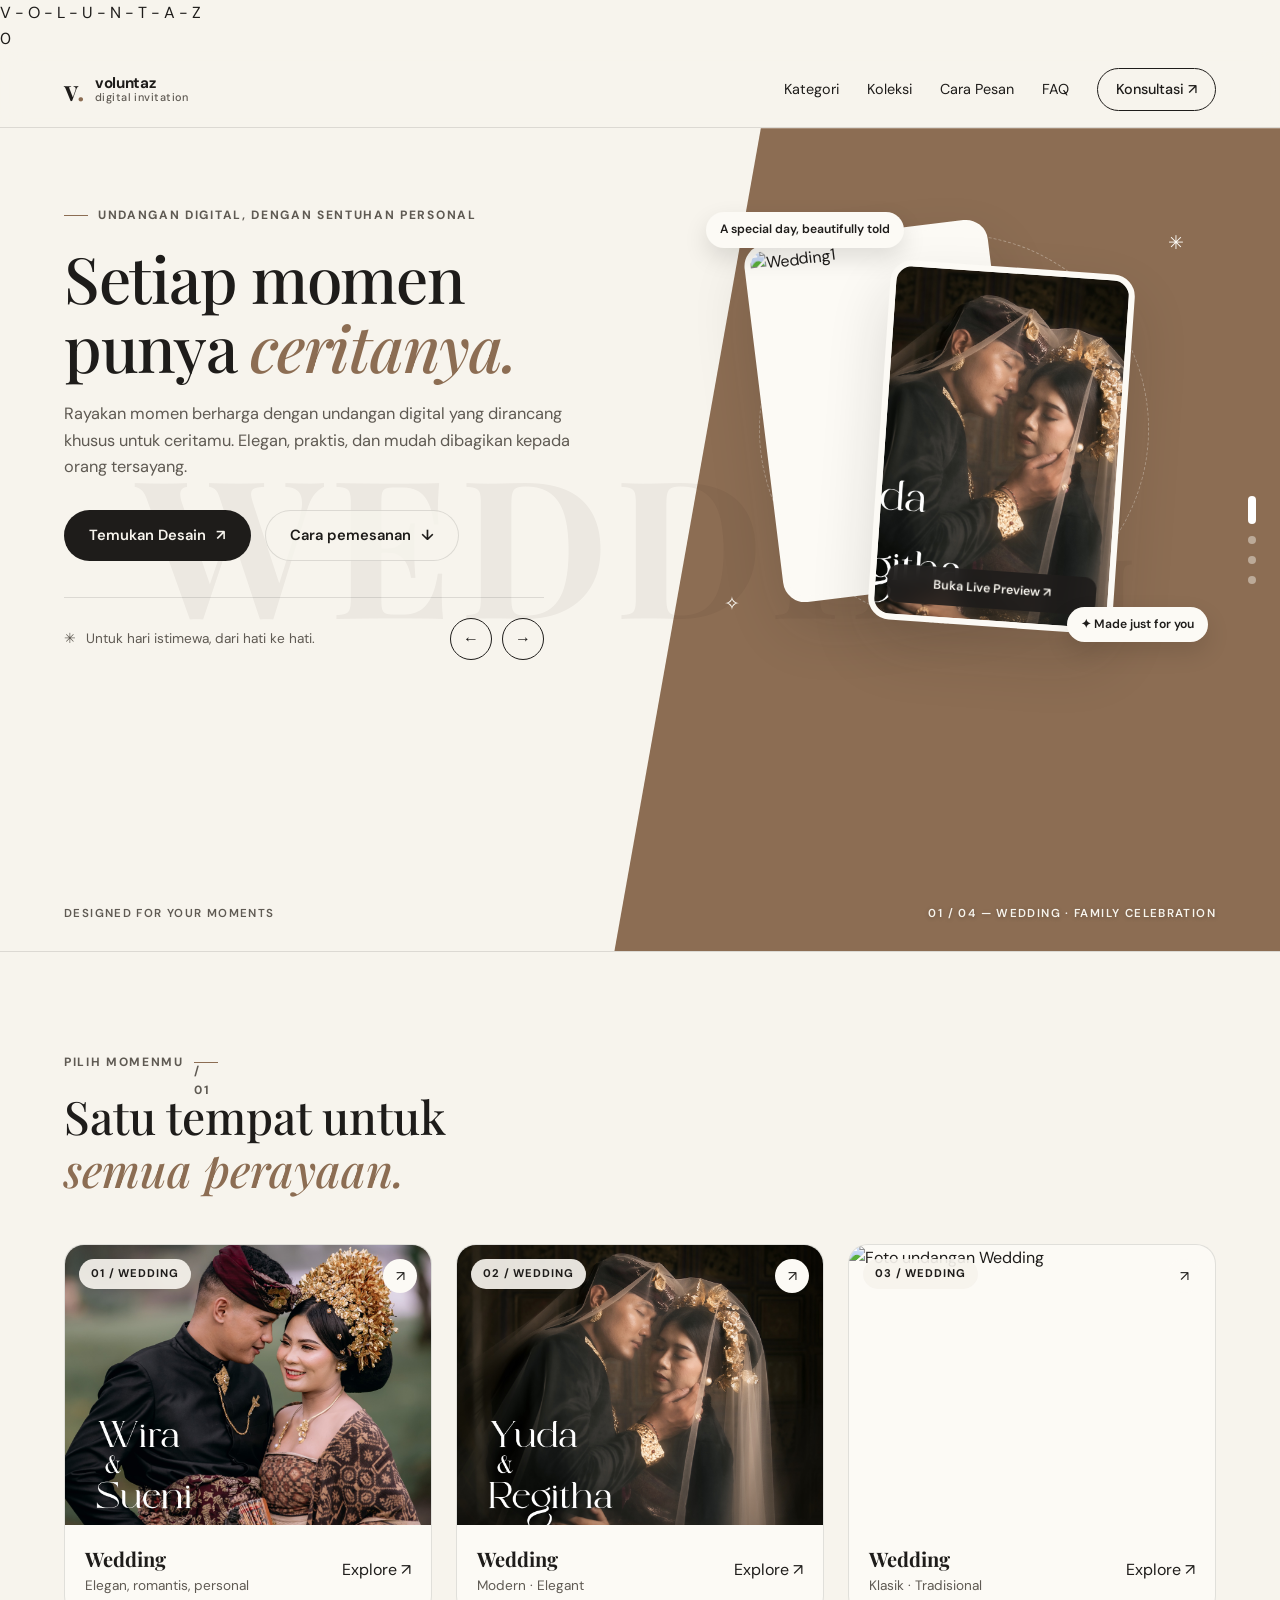
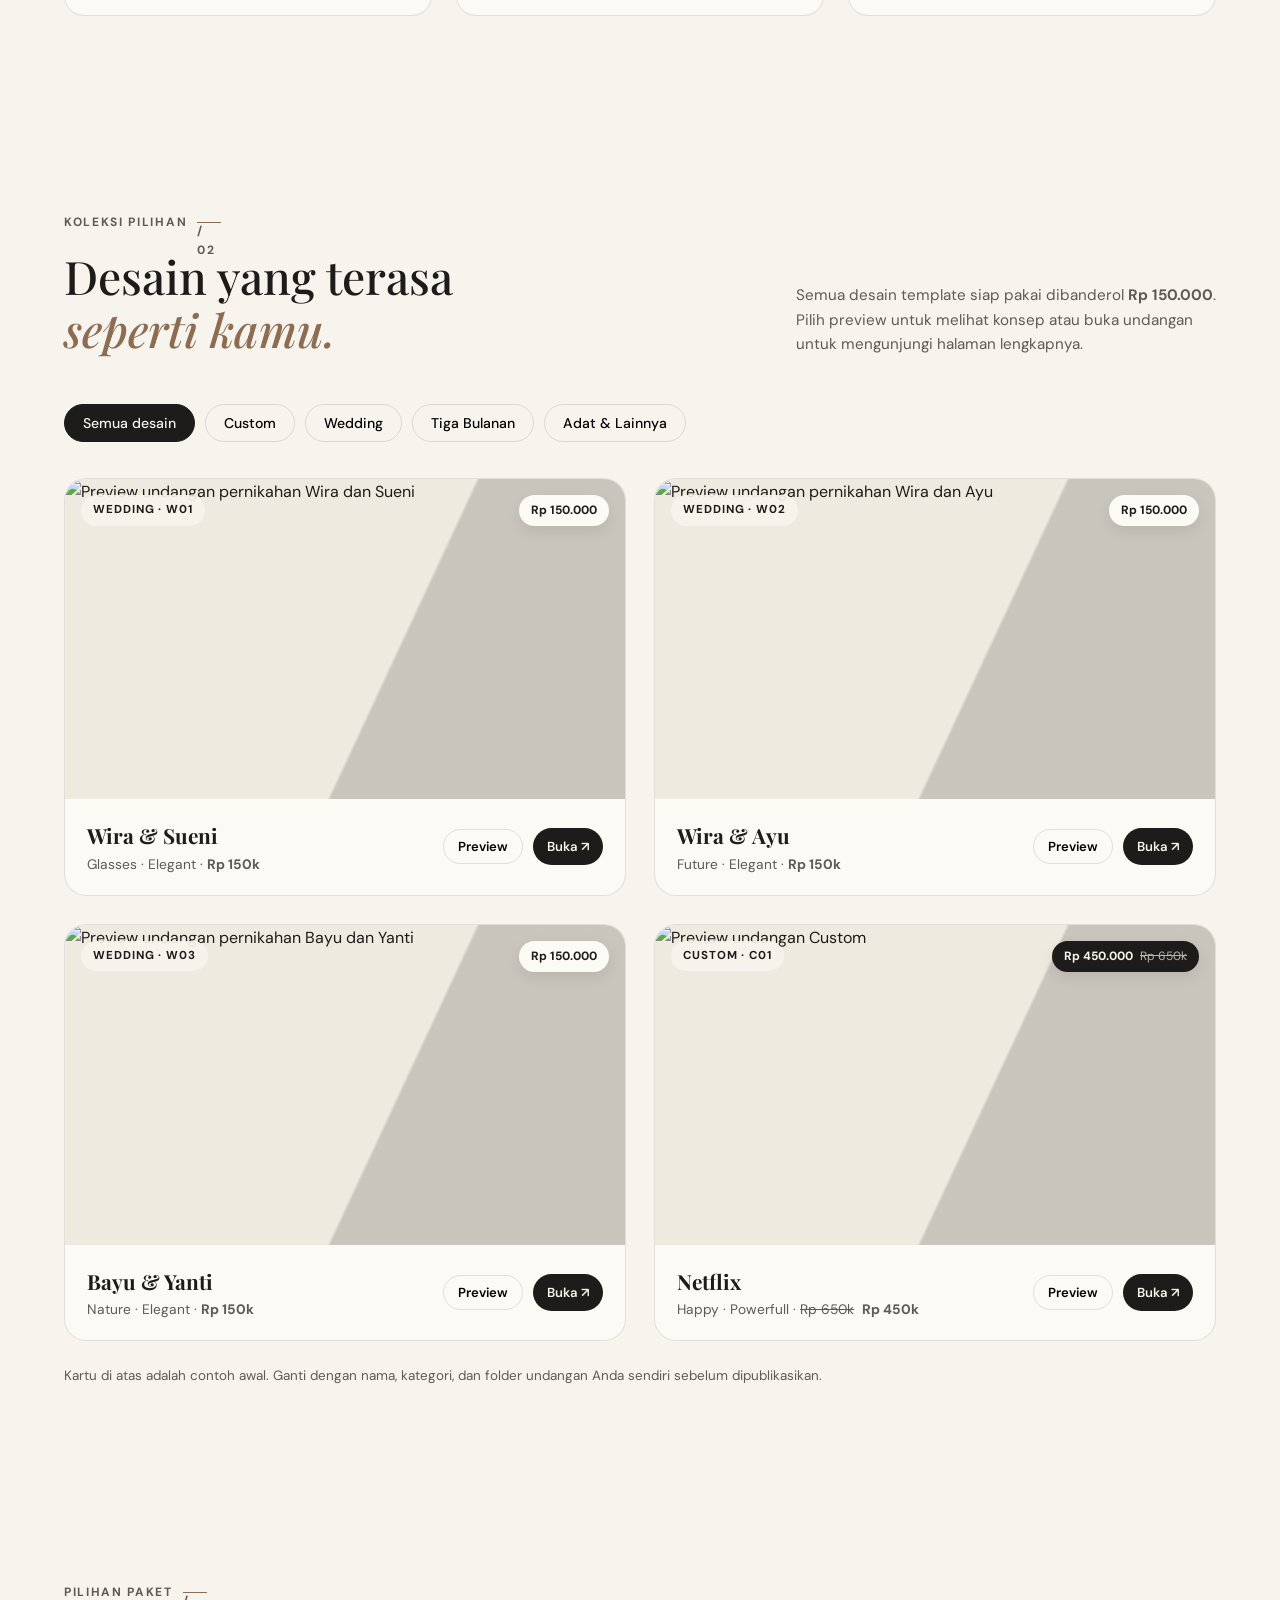
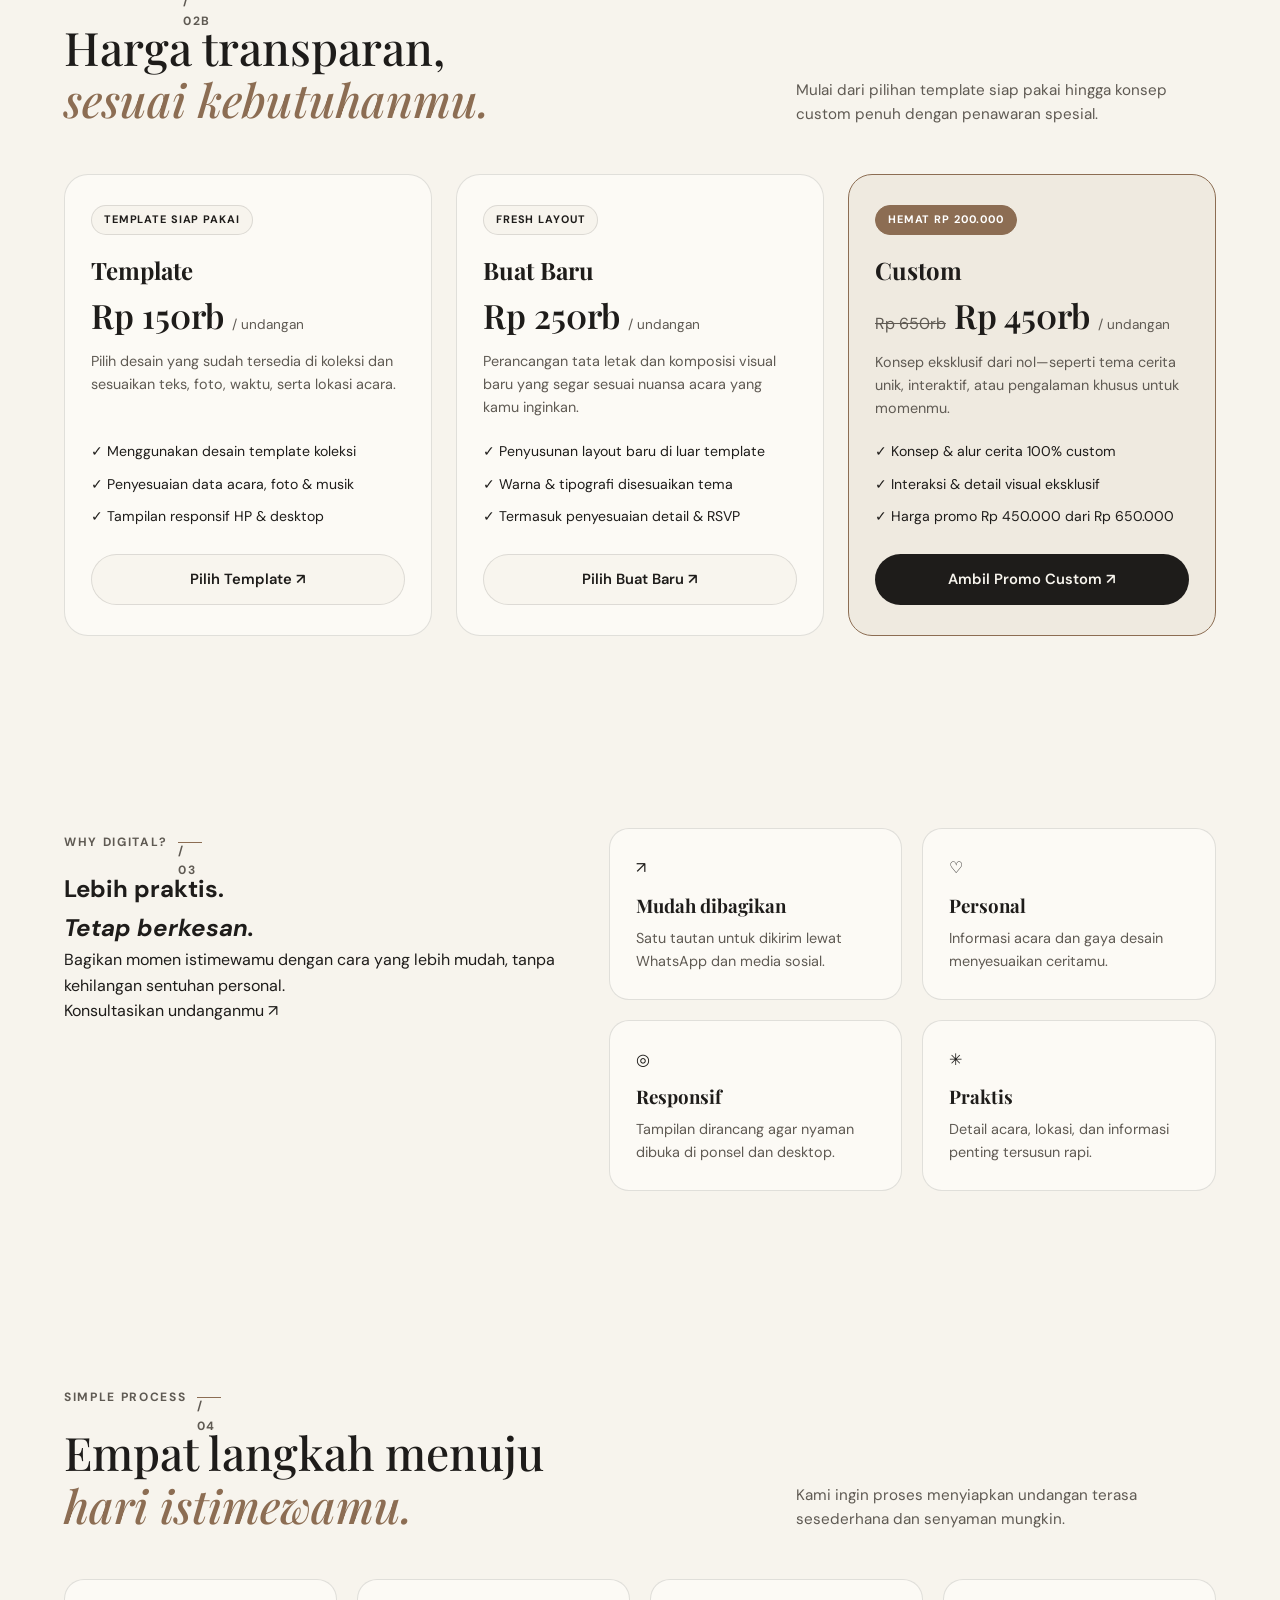
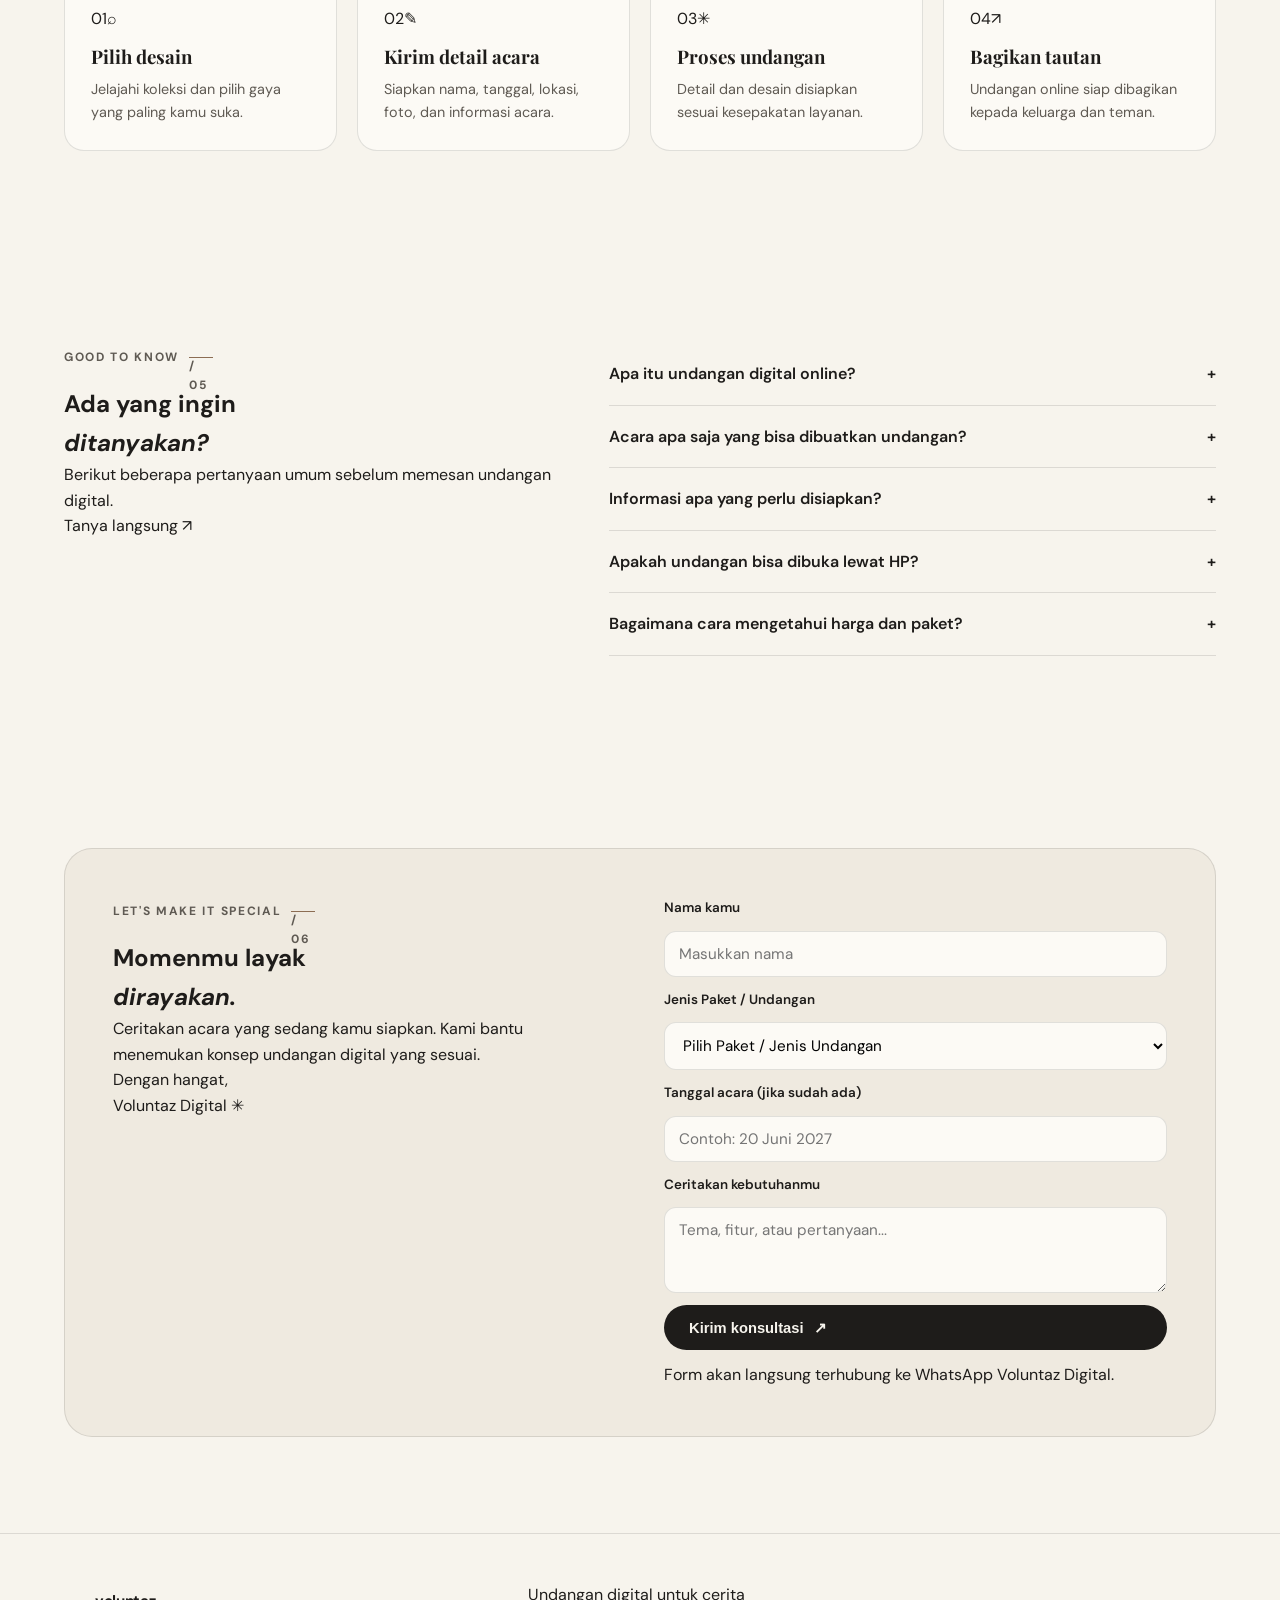
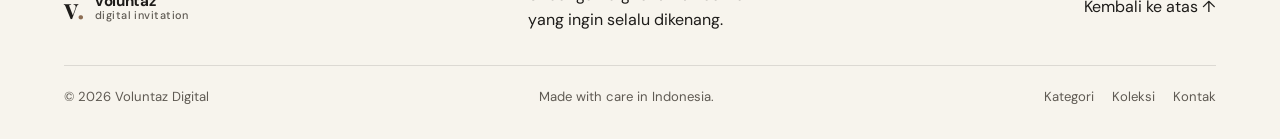
==== commit 7ed240c7: "index.html" ====
--- a/index.html
+++ b/index.html
@@ -17,28 +17,31 @@
 </head>
 <body>
 
-  <!-- VOLUNTAZ DIGITAL INTRO LOADER -->
-  <div class="vd-loader" id="vd-loader" role="status" aria-label="Memuat Voluntaz Digital">
-    <div class="vd-loader__grain" aria-hidden="true"></div>
-    <div class="vd-loader__center">
-      <div class="vd-loader__orbit vd-loader__orbit--outer" aria-hidden="true">
-        <span class="vd-loader__orbit-dot"></span>
-      </div>
-      <div class="vd-loader__orbit vd-loader__orbit--inner" aria-hidden="true">
-        <span class="vd-loader__orbit-dot"></span>
-      </div>
-      <div class="vd-loader__monogram">v<span>.</span></div>
-      <div class="vd-loader__wordmark">voluntaz <span>digital</span></div>
-      <div class="vd-loader__rule"><span></span></div>
-      <p class="vd-loader__caption">A LITTLE MOMENT, BEAUTIFULLY MADE</p>
-      <div class="vd-loader__loading"><span id="vd-loader-percent">00</span><i>/ 100</i></div>
-    </div>
-    <div class="vd-loader__bottom">
-      <span>CREATING YOUR EXPERIENCE</span>
-      <span>EST. WITH CARE <b>✳</b></span>
+  <!-- PRELOADER TEKS V-O-L-U-N-T-A-Z -->
+<div class="vt-loader" id="vtLoader" aria-hidden="true">
+  <div class="vt-loader-curtain" id="vtLoaderCurtain">
+    <div class="vt-loader-inner">
+      <div class="vt-word" id="vtWord" aria-label="V-O-L-U-N-T-A-Z">
+        <span>V</span>
+        <span>-</span>
+        <span>O</span>
+        <span>-</span>
+        <span>L</span>
+        <span>-</span>
+        <span>U</span>
+        <span>-</span>
+        <span>N</span>
+        <span>-</span>
+        <span>T</span>
+        <span>-</span>
+        <span>A</span>
+        <span>-</span>
+        <span>Z</span>
+      </div>
+      <div class="vt-percent" id="vtPercent">0</div>
     </div>
   </div>
-  <!-- END INTRO LOADER -->
+</div>
 
   <header class="header">
     <nav class="nav container" aria-label="Navigasi utama">
@@ -98,11 +101,11 @@
           <div class="hero-circle circle-two"></div>
 
           <div class="invitation-card invitation-back">
-            <img src="W1.jpg" alt="Wedding1" class="invitation-photo" id="hero-img-back" />
+            <img src="Profile 130x150 Pranata.png" alt="Wedding1" class="invitation-photo" id="hero-img-back" />
           </div>
 
           <div class="invitation-card invitation-front">
-            <img src="W2.jpg" alt="Wedding2" class="invitation-photo" id="hero-img-front" />
+            <img src="yr.png" alt="Wedding2" class="invitation-photo" id="hero-img-front" />
             <a href="https://wedding-of-wira-dan-sueni.vercel.app/?to=Tamu Undangan" target="_blank" rel="noopener" class="card-live-badge" id="hero-live-link">
               Buka Live Preview ↗
             </a>
@@ -174,7 +177,7 @@
           <a class="category-card reveal" href="#koleksi" data-category-link="Wedding">
             <div class="category-image category-wedding">
               <span class="category-badge">03 / WEDDING</span>
-              <img src="waa.png" alt="Foto undangan Wedding" class="category-photo" />
+              <img src="BY.png" alt="Foto undangan Wedding" class="category-photo" />
               <span class="category-arrow">↗</span>
             </div>
             <div class="category-meta">
@@ -214,7 +217,7 @@
             <a class="design-image-link" href="https://wedding-of-wira-dan-sueni.vercel.app/?to=Tamu Undangan" target="_blank" rel="noopener" aria-label="Buka undangan Wira dan Sueni">
               <div class="design-preview">
                 <div class="preview-diagonal-strip"></div>
-                <img src="W2.jpg" alt="Preview undangan pernikahan Wira dan Sueni" class="design-preview-image" />
+                <img src="Profile 130x150 Pranata.png" alt="Preview undangan pernikahan Wira dan Sueni" class="design-preview-image" />
                 <span class="preview-tag">WEDDING · W01</span>
                 <span class="price-pill">Rp 150.000</span>
                 <span class="image-open-label">Buka undangan ↗</span>
@@ -243,7 +246,7 @@
             <a class="design-image-link" href="https://undangan-wira-ayu.vercel.app/?to=Tamu+Undangan" target="_blank" rel="noopener" aria-label="Buka undangan Wira dan Ayu">
               <div class="design-preview">
                 <div class="preview-diagonal-strip"></div>
-                <img src="W1.jpg" alt="Preview undangan pernikahan Wira dan Ayu" class="design-preview-image" />
+                <img src="WA1.png" alt="Preview undangan pernikahan Wira dan Ayu" class="design-preview-image" />
                 <span class="preview-tag">WEDDING · W02</span>
                 <span class="price-pill">Rp 150.000</span>
                 <span class="image-open-label">Buka undangan ↗</span>
@@ -272,7 +275,7 @@
             <a class="design-image-link" href="https://thewedding-bayu-yanti.vercel.app/" target="_blank" rel="noopener" aria-label="Buka undangan Bayu dan Yanti">
               <div class="design-preview">
                 <div class="preview-diagonal-strip"></div>
-                <img src="BYY.png" alt="Preview undangan pernikahan Bayu dan Yanti" class="design-preview-image" />
+                <img src="BY1.png" alt="Preview undangan pernikahan Bayu dan Yanti" class="design-preview-image" />
                 <span class="preview-tag">WEDDING · W03</span>
                 <span class="price-pill">Rp 150.000</span>
                 <span class="image-open-label">Buka undangan ↗</span>
@@ -301,7 +304,7 @@
             <a class="design-image-link" href="https://yuda-regitha.vercel.app/?to=" target="_blank" rel="noopener" aria-label="Buka undangan Custom Netflix">
               <div class="design-preview">
                 <div class="preview-diagonal-strip"></div>
-                <img src="YRR.png" alt="Preview undangan Custom" class="design-preview-image" />
+                <img src="YR1.png" alt="Preview undangan Custom" class="design-preview-image" />
                 <span class="preview-tag">CUSTOM · C01</span>
                 <span class="price-pill price-pill--promo">Rp 450.000 <del>Rp 650k</del></span>
                 <span class="image-open-label">Buka undangan ↗</span>
--- a/style.css
+++ b/style.css
@@ -948,3 +948,137 @@
     display: flex;
   }
 }
+/* HARGA PADA KARTU KOLEKSI */
+.price-pill {
+  position: absolute;
+  top: 16px;
+  right: 16px;
+  z-index: 2;
+  padding: 6px 12px;
+  border-radius: 999px;
+  background: var(--surface);
+  color: var(--ink);
+  font-size: 0.75rem;
+  font-weight: 700;
+  box-shadow: 0 6px 16px rgba(0, 0, 0, 0.08);
+}
+
+.price-pill--promo {
+  background: var(--ink);
+  color: var(--bg);
+}
+
+.price-pill del {
+  font-weight: 400;
+  opacity: 0.7;
+  margin-left: 4px;
+}
+
+.design-info p del {
+  color: var(--ink-muted);
+  margin-right: 4px;
+}
+
+/* PRICING SECTION */
+.pricing-grid {
+  display: grid;
+  grid-template-columns: repeat(3, 1fr);
+  gap: 24px;
+  align-items: stretch;
+}
+
+.pricing-card {
+  display: flex;
+  flex-direction: column;
+  padding: 30px 26px;
+  border-radius: 24px;
+  background: var(--surface);
+  border: 1px solid var(--border);
+  transition: transform 0.35s var(--ease-editorial), box-shadow 0.35s var(--ease-editorial);
+}
+
+.pricing-card:hover {
+  transform: translateY(-5px);
+  box-shadow: var(--shadow-lg);
+}
+
+.pricing-card--featured {
+  background: var(--bg-soft);
+  border-color: var(--accent);
+}
+
+.pricing-badge {
+  align-self: flex-start;
+  padding: 5px 12px;
+  border-radius: 999px;
+  background: var(--bg);
+  border: 1px solid var(--border);
+  font-size: 0.68rem;
+  font-weight: 700;
+  letter-spacing: 0.08em;
+  margin-bottom: 16px;
+}
+
+.pricing-badge--accent {
+  background: var(--accent);
+  color: #ffffff;
+  border-color: var(--accent);
+}
+
+.pricing-card h3 {
+  font-family: 'Playfair Display', serif;
+  font-size: 1.5rem;
+  margin-bottom: 8px;
+}
+
+.pricing-amount {
+  display: flex;
+  align-items: baseline;
+  gap: 8px;
+  margin-bottom: 14px;
+  flex-wrap: wrap;
+}
+
+.pricing-amount strong {
+  font-family: 'Playfair Display', serif;
+  font-size: 2.1rem;
+  font-weight: 600;
+  line-height: 1.1;
+}
+
+.pricing-strike {
+  font-size: 1rem;
+  color: var(--ink-muted);
+}
+
+.pricing-amount span {
+  font-size: 0.85rem;
+  color: var(--ink-muted);
+}
+
+.pricing-desc {
+  font-size: 0.9rem;
+  color: var(--ink-muted);
+  margin-bottom: 20px;
+}
+
+.pricing-list {
+  list-style: none;
+  display: flex;
+  flex-direction: column;
+  gap: 10px;
+  font-size: 0.88rem;
+  margin-bottom: 26px;
+  margin-top: auto;
+}
+
+.pricing-cta {
+  justify-content: center;
+  width: 100%;
+}
+
+@media (max-width: 960px) {
+  .pricing-grid {
+    grid-template-columns: 1fr;
+  }
+}
